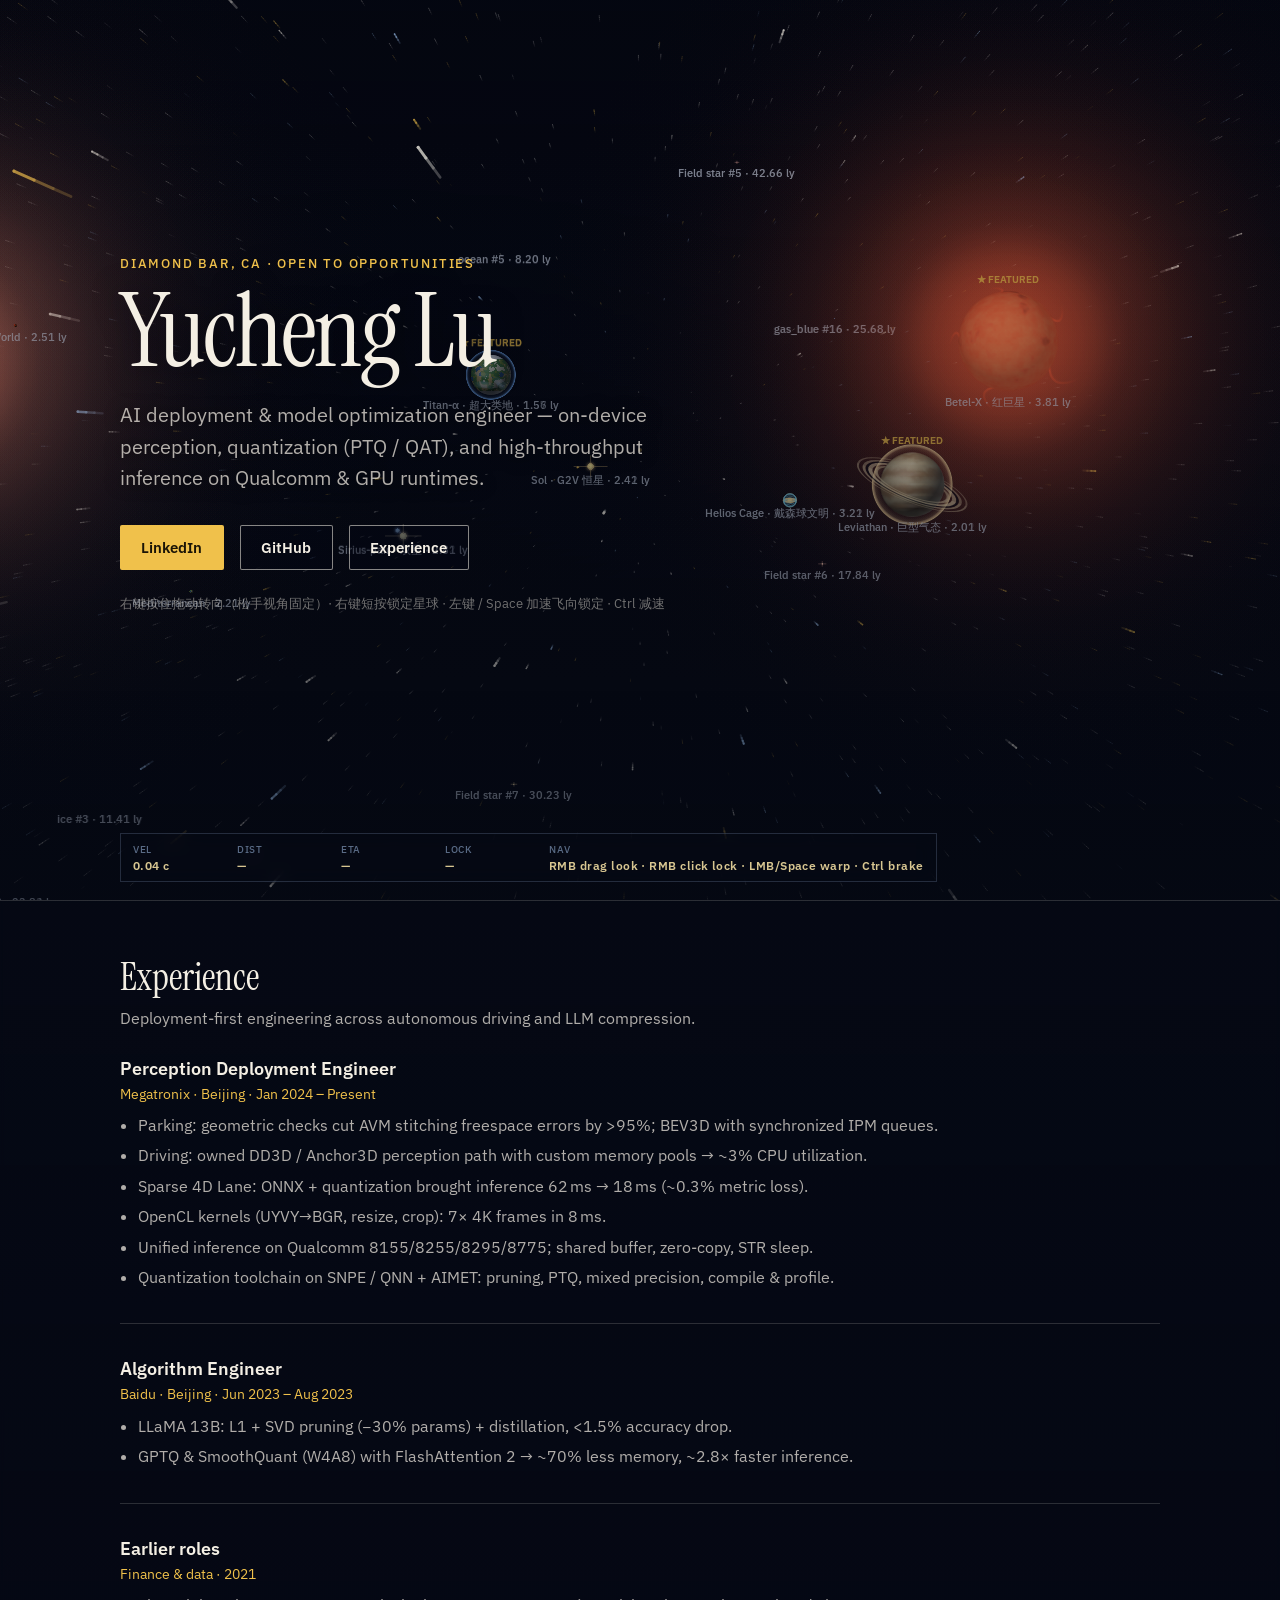
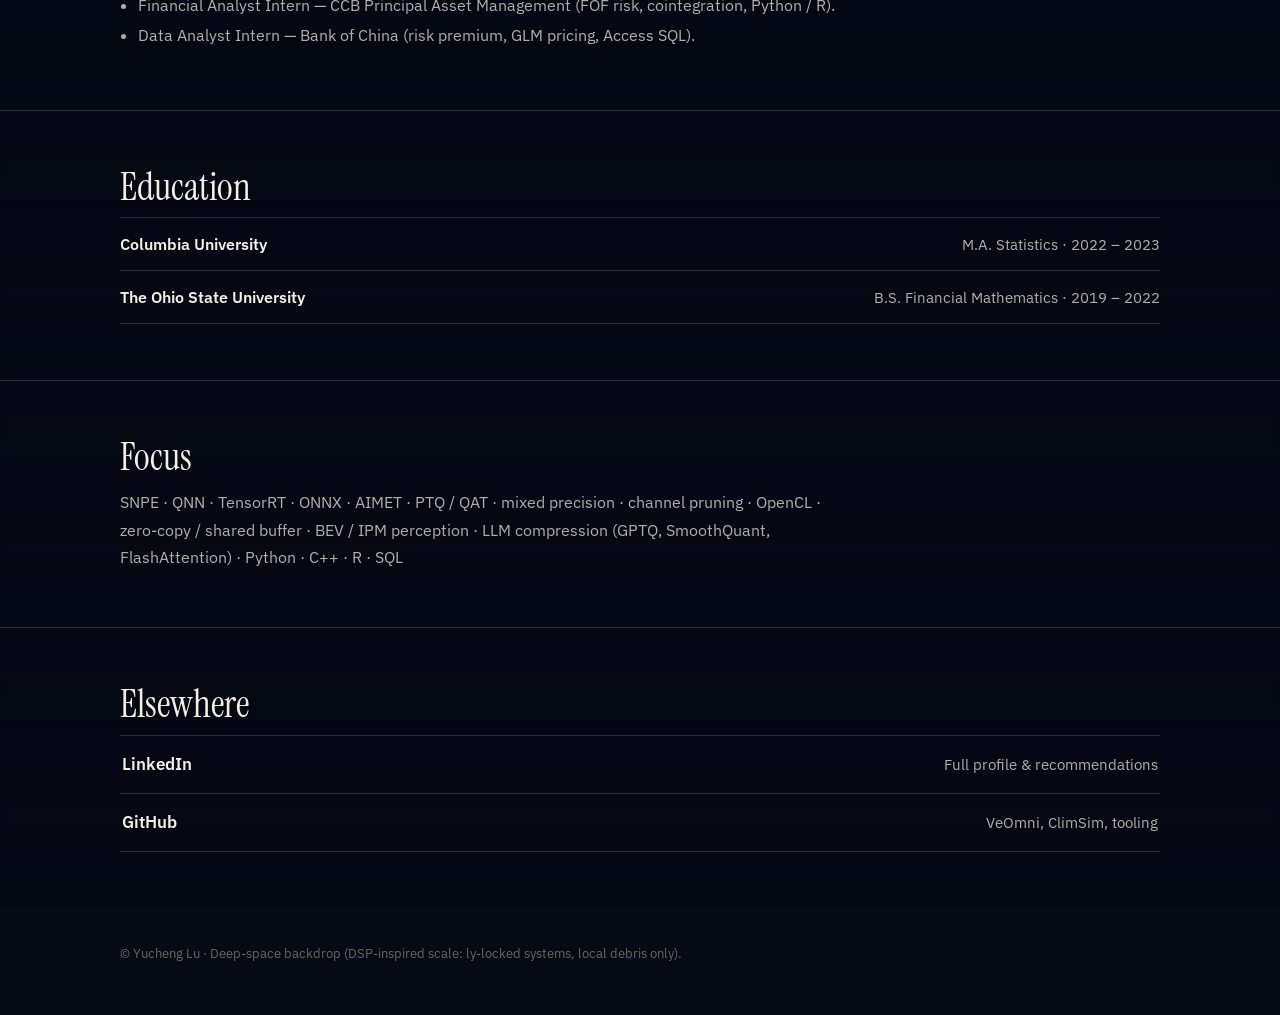
==== index.html @ e3cb0011 "Polish flight controls and richer near-field body detail Stable RMB-drag look with click-to-lock, tr" ====
<!DOCTYPE html>
<html lang="en">
<head>
  <meta charset="UTF-8">
  <meta name="viewport" content="width=device-width, initial-scale=1.0">
  <title>Yucheng Lu — ML Deployment Engineer</title>
  <meta name="description" content="Yucheng Lu — AI deployment & model optimization engineer. SNPE / QNN / TensorRT, PTQ / QAT. Columbia Statistics M.A.">
  <meta property="og:title" content="Yucheng Lu">
  <meta property="og:description" content="AI deployment & model optimization — on-device perception, quantization, inference.">
  <meta property="og:type" content="website">
  <link rel="icon" href="data:image/svg+xml,%3Csvg xmlns='http://www.w3.org/2000/svg' viewBox='0 0 64 64'%3E%3Crect width='64' height='64' fill='%23050814'/%3E%3Ccircle cx='32' cy='32' r='3' fill='%23f4e8c8'/%3E%3Cpath d='M32 8 L34 28 L32 32 L30 28 Z' fill='%23f0c14b' opacity='.9'/%3E%3C/svg%3E">
  <link rel="preconnect" href="https://fonts.googleapis.com">
  <link rel="preconnect" href="https://fonts.gstatic.com" crossorigin>
  <link href="https://fonts.googleapis.com/css2?family=Instrument+Serif:ital@0;1&family=IBM+Plex+Sans:wght@400;500;600&display=swap" rel="stylesheet">
  <link rel="stylesheet" href="css/site.css">
</head>
<body>
  <canvas id="hyperspace" aria-hidden="true"></canvas>
  <div class="veil" aria-hidden="true"></div>

  <aside class="hud" aria-hidden="true">
    <div class="hud-block">
      <span class="hud-k">VEL</span>
      <span class="hud-v" id="hud-vel">cruise</span>
    </div>
    <div class="hud-block">
      <span class="hud-k">DIST</span>
      <span class="hud-v" id="hud-range">—</span>
    </div>
    <div class="hud-block">
      <span class="hud-k">ETA</span>
      <span class="hud-v" id="hud-eta">—</span>
    </div>
    <div class="hud-block">
      <span class="hud-k">LOCK</span>
      <span class="hud-v" id="hud-lock">—</span>
    </div>
    <div class="hud-block hud-wide">
      <span class="hud-k">NAV</span>
      <span class="hud-v">RMB drag look · RMB click lock · LMB/Space warp · Ctrl brake</span>
    </div>
  </aside>

  <main class="site">
    <header class="hero">
      <p class="eyebrow">Diamond Bar, CA · Open to opportunities</p>
      <h1 class="brand">Yucheng&nbsp;Lu</h1>
      <p class="lede">
        AI deployment &amp; model optimization engineer —
        on-device perception, quantization (PTQ / QAT), and
        high-throughput inference on Qualcomm &amp; GPU runtimes.
      </p>
      <div class="cta-row">
        <a class="btn btn-primary" href="https://www.linkedin.com/in/yucheng-lu-431a04233/" rel="noopener noreferrer">LinkedIn</a>
        <a class="btn btn-ghost" href="https://github.com/YLlllllllllll" rel="noopener noreferrer">GitHub</a>
        <a class="btn btn-ghost" href="#experience">Experience</a>
      </div>
      <p class="hint" id="warp-hint">右键按住拖动转向（松手视角固定）· 右键短按锁定星球 · 左键 / Space 加速飞向锁定 · Ctrl 减速</p>
    </header>

    <section class="panel section" id="experience" aria-labelledby="exp-heading">
      <h2 id="exp-heading">Experience</h2>
      <p class="section-lede">Deployment-first engineering across autonomous driving and LLM compression.</p>

      <article class="job">
        <header class="job-head">
          <h3>Perception Deployment Engineer</h3>
          <p class="job-meta">Megatronix · Beijing · Jan 2024 – Present</p>
        </header>
        <ul>
          <li>Parking: geometric checks cut AVM stitching freespace errors by &gt;95%; BEV3D with synchronized IPM queues.</li>
          <li>Driving: owned DD3D / Anchor3D perception path with custom memory pools → ~3% CPU utilization.</li>
          <li>Sparse 4D Lane: ONNX + quantization brought inference 62 ms → 18 ms (~0.3% metric loss).</li>
          <li>OpenCL kernels (UYVY→BGR, resize, crop): 7× 4K frames in 8 ms.</li>
          <li>Unified inference on Qualcomm 8155/8255/8295/8775; shared buffer, zero-copy, STR sleep.</li>
          <li>Quantization toolchain on SNPE / QNN + AIMET: pruning, PTQ, mixed precision, compile &amp; profile.</li>
        </ul>
      </article>

      <article class="job">
        <header class="job-head">
          <h3>Algorithm Engineer</h3>
          <p class="job-meta">Baidu · Beijing · Jun 2023 – Aug 2023</p>
        </header>
        <ul>
          <li>LLaMA 13B: L1 + SVD pruning (−30% params) + distillation, &lt;1.5% accuracy drop.</li>
          <li>GPTQ &amp; SmoothQuant (W4A8) with FlashAttention 2 → ~70% less memory, ~2.8× faster inference.</li>
        </ul>
      </article>

      <article class="job">
        <header class="job-head">
          <h3>Earlier roles</h3>
          <p class="job-meta">Finance &amp; data · 2021</p>
        </header>
        <ul>
          <li>Financial Analyst Intern — CCB Principal Asset Management (FOF risk, cointegration, Python / R).</li>
          <li>Data Analyst Intern — Bank of China (risk premium, GLM pricing, Access SQL).</li>
        </ul>
      </article>
    </section>

    <section class="panel section" id="education" aria-labelledby="edu-heading">
      <h2 id="edu-heading">Education</h2>
      <ul class="edu-list">
        <li>
          <span class="name">Columbia University</span>
          <span class="meta">M.A. Statistics · 2022 – 2023</span>
        </li>
        <li>
          <span class="name">The Ohio State University</span>
          <span class="meta">B.S. Financial Mathematics · 2019 – 2022</span>
        </li>
      </ul>
    </section>

    <section class="panel section" id="skills" aria-labelledby="skills-heading">
      <h2 id="skills-heading">Focus</h2>
      <p class="skills-block">
        SNPE · QNN · TensorRT · ONNX · AIMET · PTQ / QAT · mixed precision ·
        channel pruning · OpenCL · zero-copy / shared buffer ·
        BEV / IPM perception · LLM compression (GPTQ, SmoothQuant, FlashAttention) ·
        Python · C++ · R · SQL
      </p>
    </section>

    <section class="panel section" id="links" aria-labelledby="links-heading">
      <h2 id="links-heading">Elsewhere</h2>
      <ul class="links">
        <li>
          <a href="https://www.linkedin.com/in/yucheng-lu-431a04233/" rel="noopener noreferrer">
            <span class="name">LinkedIn</span>
            <span class="meta">Full profile &amp; recommendations</span>
          </a>
        </li>
        <li>
          <a href="https://github.com/YLlllllllllll" rel="noopener noreferrer">
            <span class="name">GitHub</span>
            <span class="meta">VeOmni, ClimSim, tooling</span>
          </a>
        </li>
      </ul>
    </section>

    <footer class="footer">
      <p>© Yucheng Lu · Deep-space backdrop (DSP-inspired scale: ly-locked systems, local debris only).</p>
    </footer>
  </main>

  <script src="js/textures.js"></script>
  <script src="js/hyperspace.js"></script>
</body>
</html>
---- css/site.css ----
:root {
  --ink: #f4efe4;
  --ink-muted: rgba(244, 239, 228, 0.72);
  --accent: #f0c14b;
  --accent-ink: #1a1406;
  --line: rgba(244, 239, 228, 0.16);
  --panel: rgba(5, 8, 20, 0.72);
  --font-display: "Instrument Serif", Georgia, serif;
  --font-body: "IBM Plex Sans", "Segoe UI", sans-serif;
}

*, *::before, *::after { box-sizing: border-box; }

html { scroll-behavior: smooth; }

body {
  margin: 0;
  min-height: 100vh;
  font-family: var(--font-body);
  color: var(--ink);
  background: #060a14;
  overflow-x: hidden;
}

a {
  color: inherit;
  text-decoration-thickness: 1px;
  text-underline-offset: 0.18em;
}

a:hover { color: var(--accent); }

#hyperspace {
  position: fixed;
  inset: 0;
  width: 100%;
  height: 100%;
  display: block;
  z-index: 0;
  cursor: crosshair;
}

.veil {
  position: fixed;
  inset: 0;
  z-index: 1;
  pointer-events: none;
  background:
    radial-gradient(ellipse 55% 45% at 30% 42%, rgba(6, 10, 20, 0.15), transparent 60%),
    linear-gradient(180deg, rgba(6, 10, 20, 0.12) 0%, rgba(6, 10, 20, 0.62) 100%);
}

.hud {
  position: fixed;
  z-index: 3;
  left: max(1rem, calc(50vw - 520px));
  bottom: 1.1rem;
  display: flex;
  flex-wrap: wrap;
  gap: 0.55rem 1rem;
  padding: 0.55rem 0.75rem;
  border: 1px solid rgba(180, 210, 255, 0.18);
  background: rgba(6, 10, 20, 0.55);
  backdrop-filter: blur(8px);
  font-family: var(--font-body);
  font-size: 0.72rem;
  letter-spacing: 0.06em;
  pointer-events: none;
  color: rgba(220, 230, 245, 0.75);
}

.hud-block {
  display: grid;
  gap: 0.12rem;
  min-width: 5.5rem;
}

.hud-wide { min-width: 9rem; }

.hud-k {
  color: rgba(160, 190, 230, 0.55);
  font-weight: 500;
  text-transform: uppercase;
  font-size: 0.62rem;
}

.hud-v {
  font-variant-numeric: tabular-nums;
  color: rgba(240, 220, 160, 0.9);
  font-weight: 600;
  letter-spacing: 0.04em;
}

.site {
  position: relative;
  z-index: 2;
  width: min(1040px, calc(100% - 2.5rem));
  margin: 0 auto;
  pointer-events: none;
}

.site a,
.site .btn {
  pointer-events: auto;
}

.hero {
  min-height: 100vh;
  display: grid;
  align-content: center;
  padding: 4.5rem 0 6.5rem;
}

.eyebrow {
  margin: 0 0 0.85rem;
  font-size: 0.8rem;
  font-weight: 500;
  letter-spacing: 0.14em;
  text-transform: uppercase;
  color: var(--accent);
  animation: rise 0.9s ease both;
}

.brand {
  margin: 0 0 1.2rem;
  font-family: var(--font-display);
  font-size: clamp(3.6rem, 11vw, 6.4rem);
  font-weight: 400;
  letter-spacing: -0.025em;
  line-height: 0.92;
  max-width: 11ch;
  text-shadow: 0 2px 28px rgba(5, 8, 20, 0.65);
  animation: rise 0.9s ease 0.06s both;
}

.lede {
  margin: 0 0 1.9rem;
  max-width: 34rem;
  font-size: clamp(1.05rem, 2.1vw, 1.28rem);
  line-height: 1.55;
  color: var(--ink-muted);
  text-shadow: 0 1px 16px rgba(5, 8, 20, 0.8);
  animation: rise 0.9s ease 0.14s both;
}

.cta-row {
  display: flex;
  flex-wrap: wrap;
  gap: 0.75rem 1rem;
  animation: rise 0.9s ease 0.22s both;
}

.btn {
  display: inline-flex;
  align-items: center;
  justify-content: center;
  padding: 0.72rem 1.28rem;
  border-radius: 2px;
  font-weight: 600;
  font-size: 0.95rem;
  border: 1.5px solid transparent;
  text-decoration: none;
  transition: transform 0.2s ease, background 0.2s ease, color 0.2s ease, border-color 0.2s ease;
}

.btn:hover {
  transform: translateY(-2px);
  color: inherit;
}

.btn-primary {
  background: var(--accent);
  color: var(--accent-ink);
}

.btn-primary:hover {
  background: #f6d06a;
  color: var(--accent-ink);
}

.btn-ghost {
  border-color: rgba(244, 239, 228, 0.55);
  background: rgba(5, 8, 20, 0.35);
  backdrop-filter: blur(8px);
  color: var(--ink);
}

.btn-ghost:hover {
  border-color: var(--accent);
  color: var(--accent);
}

.hint {
  margin: 1.6rem 0 0;
  font-size: 0.82rem;
  color: rgba(244, 239, 228, 0.45);
  animation: rise 0.9s ease 0.3s both;
}

.panel {
  pointer-events: auto;
}

.section {
  padding: 3.25rem 0 3.5rem;
  border-top: 1px solid var(--line);
  background: linear-gradient(180deg, rgba(5, 8, 20, 0.62), rgba(5, 8, 20, 0.88));
  margin-inline: calc(50% - 50vw);
  padding-inline: max(1.25rem, calc(50vw - 520px));
  backdrop-filter: blur(2px);
}

.section h2 {
  margin: 0 0 0.35rem;
  font-family: var(--font-display);
  font-size: clamp(1.8rem, 3.2vw, 2.35rem);
  font-weight: 400;
}

.section-lede {
  margin: 0 0 1.75rem;
  color: var(--ink-muted);
  max-width: 40rem;
}

.job {
  margin: 0 0 2rem;
  padding-bottom: 1.75rem;
  border-bottom: 1px solid var(--line);
}

.job:last-child {
  margin-bottom: 0;
  padding-bottom: 0;
  border-bottom: none;
}

.job-head {
  margin-bottom: 0.65rem;
}

.job-head h3 {
  margin: 0 0 0.25rem;
  font-size: 1.15rem;
  font-weight: 600;
}

.job-meta {
  margin: 0;
  color: var(--accent);
  font-size: 0.9rem;
}

.job ul {
  margin: 0;
  padding-left: 1.15rem;
  color: var(--ink-muted);
  line-height: 1.55;
}

.job li { margin: 0.35rem 0; }

.edu-list {
  list-style: none;
  margin: 0;
  padding: 0;
}

.edu-list li {
  display: grid;
  grid-template-columns: 1fr auto;
  gap: 1rem;
  align-items: baseline;
  padding: 1rem 0;
  border-top: 1px solid var(--line);
}

.edu-list li:last-child { border-bottom: 1px solid var(--line); }

.edu-list .name { font-weight: 600; }
.edu-list .meta { color: var(--ink-muted); font-size: 0.92rem; text-align: right; }

.skills-block {
  margin: 0;
  max-width: 46rem;
  line-height: 1.7;
  color: var(--ink-muted);
  font-size: 1.02rem;
}

.links {
  list-style: none;
  margin: 0;
  padding: 0;
}

.links li { border-top: 1px solid var(--line); }
.links li:last-child { border-bottom: 1px solid var(--line); }

.links a {
  display: grid;
  grid-template-columns: 1fr auto;
  gap: 1rem;
  align-items: baseline;
  padding: 1.1rem 0.1rem;
  text-decoration: none;
  transition: padding-left 0.2s ease;
}

.links a:hover {
  padding-left: 0.45rem;
  color: var(--ink);
}

.links .name { font-weight: 600; font-size: 1.05rem; }
.links .meta { color: var(--ink-muted); font-size: 0.92rem; }

.footer {
  padding: 1.5rem 0 2.5rem;
  font-size: 0.82rem;
  color: rgba(244, 239, 228, 0.4);
  pointer-events: auto;
}

@keyframes rise {
  from { opacity: 0; transform: translateY(18px); }
  to { opacity: 1; transform: translateY(0); }
}

@media (max-width: 720px) {
  .edu-list li,
  .links a {
    grid-template-columns: 1fr;
    gap: 0.2rem;
  }
  .edu-list .meta { text-align: left; }
}

@media (max-width: 640px) {
  .site { width: calc(100% - 1.75rem); }
  .hint { display: none; }
  .hud {
    left: 0.75rem;
    right: 0.75rem;
    bottom: 0.75rem;
  }
  .hud-wide { display: none; }
}

@media (prefers-reduced-motion: reduce) {
  html { scroll-behavior: auto; }
  *, *::before, *::after {
    animation: none !important;
    transition: none !important;
  }
  .hint { display: none; }
}
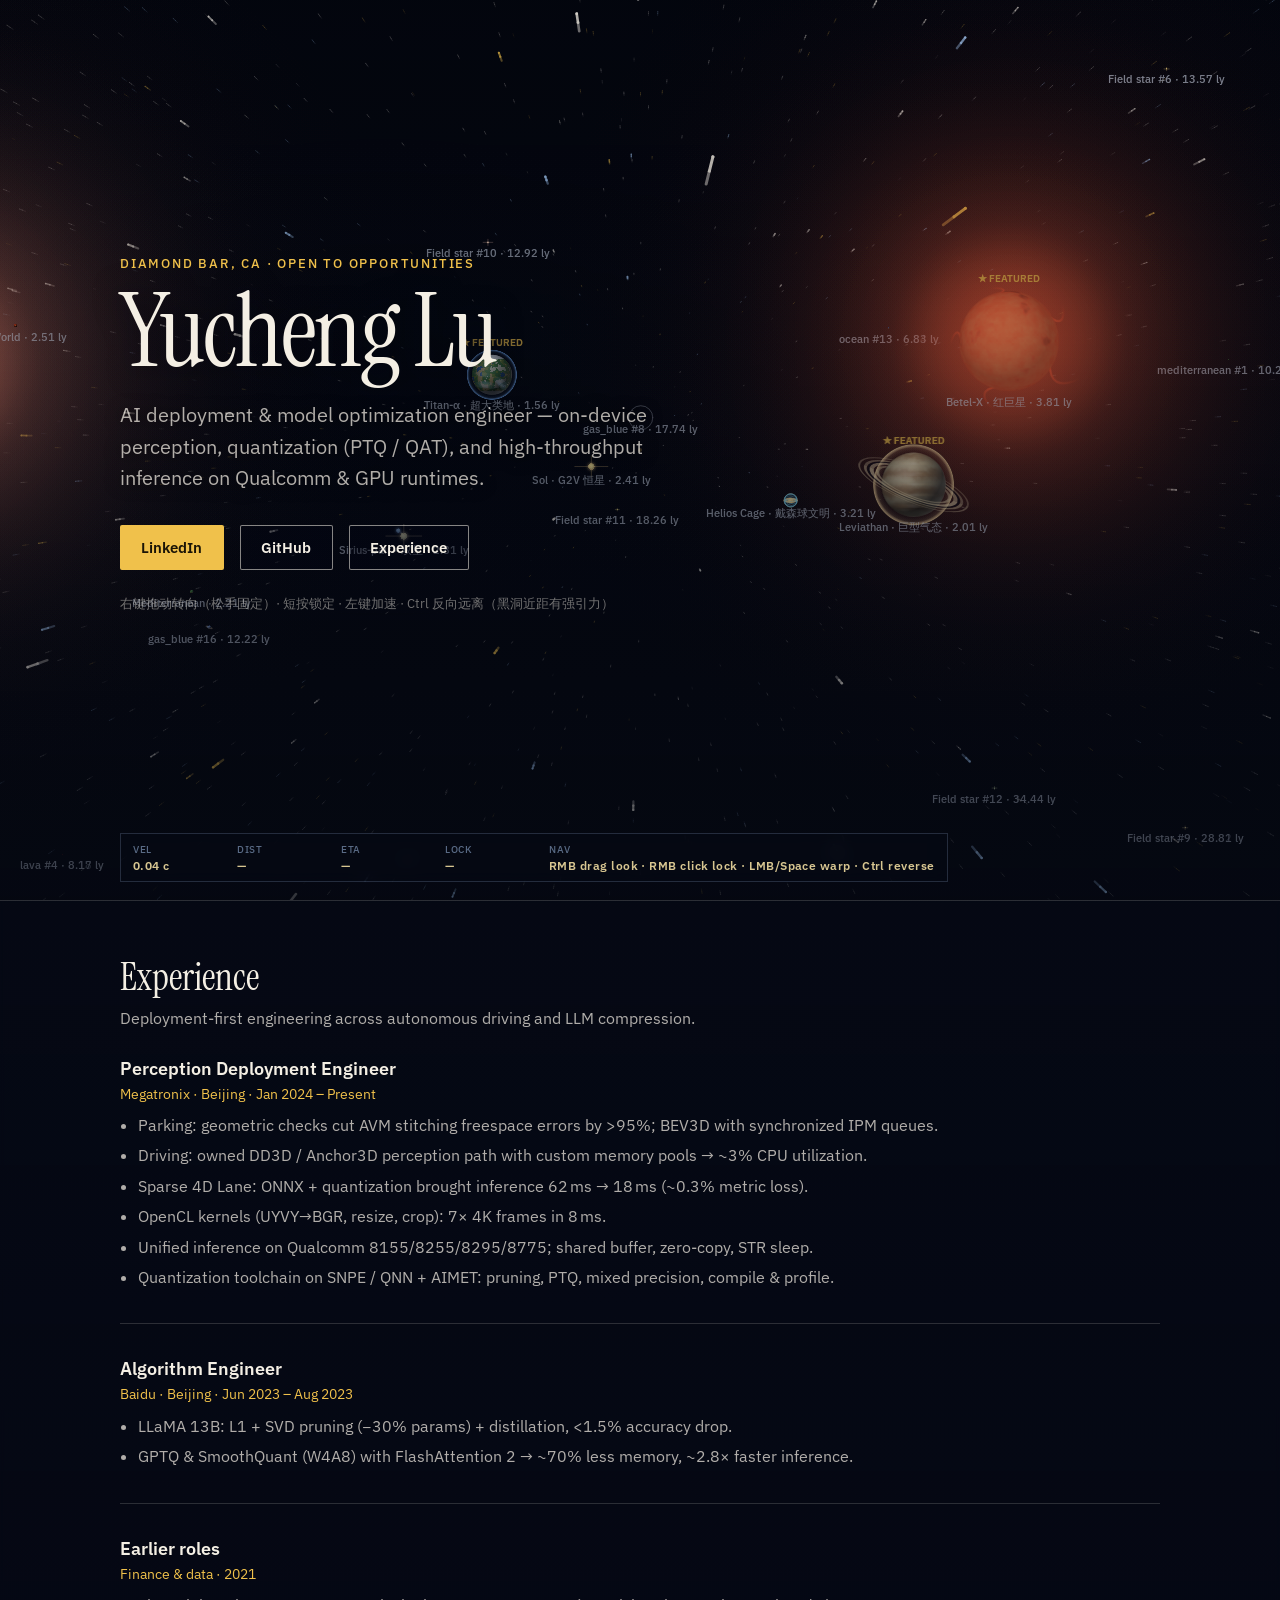
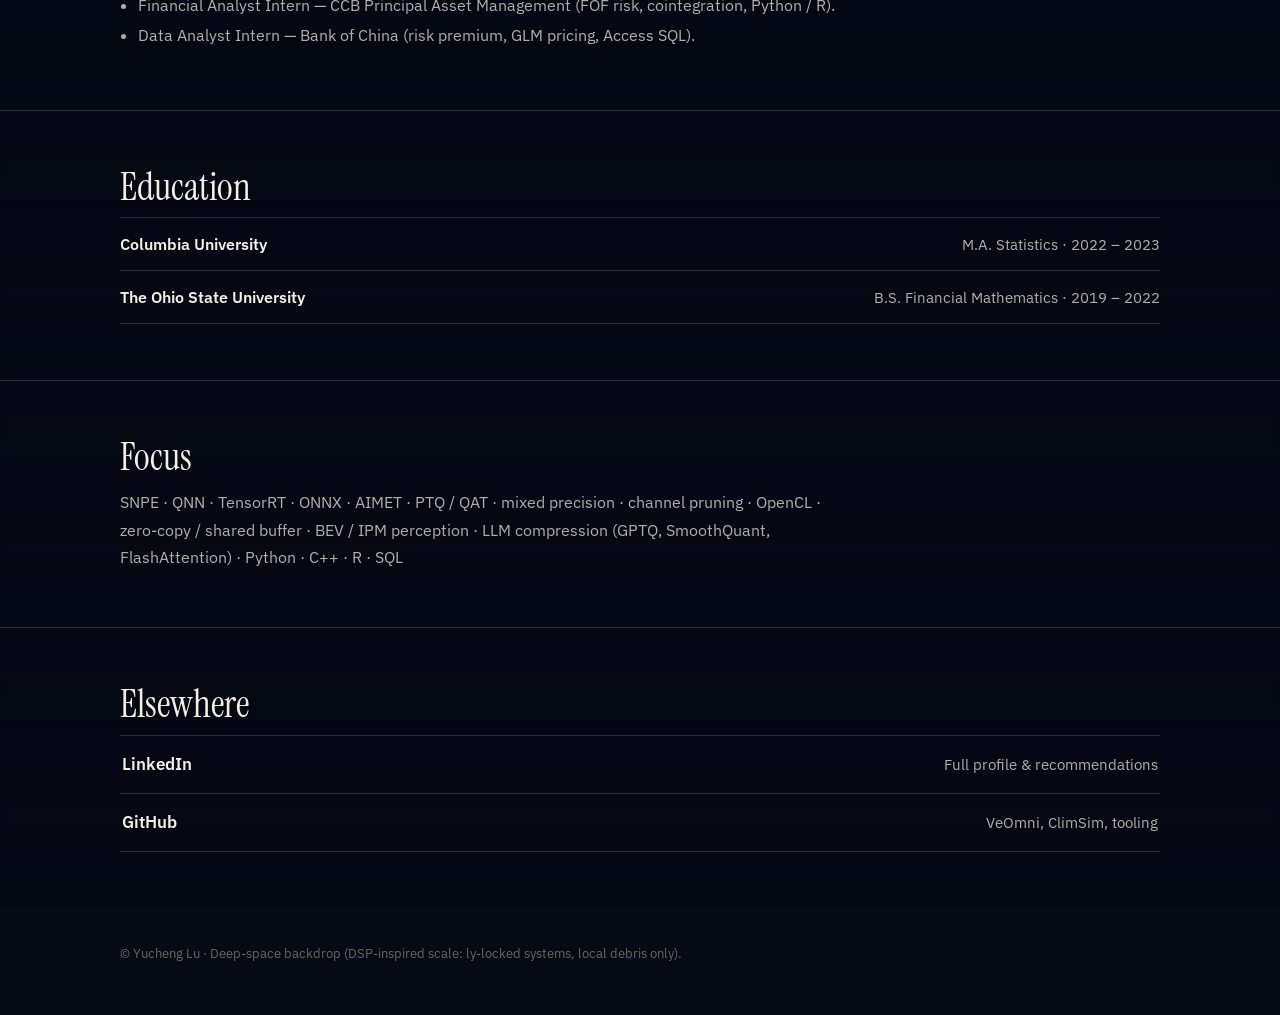
==== commit e95b48d1: "Update HUD/README for Ctrl reverse thrust Co-authored-by: Cursor <cursoragent@cursor.com>" ====
--- a/index.html
+++ b/index.html
@@ -37,7 +37,7 @@
     </div>
     <div class="hud-block hud-wide">
       <span class="hud-k">NAV</span>
-      <span class="hud-v">RMB drag look · RMB click lock · LMB/Space warp · Ctrl brake</span>
+      <span class="hud-v">RMB drag look · RMB click lock · LMB/Space warp · Ctrl reverse</span>
     </div>
   </aside>
 
@@ -55,7 +55,7 @@
         <a class="btn btn-ghost" href="https://github.com/YLlllllllllll" rel="noopener noreferrer">GitHub</a>
         <a class="btn btn-ghost" href="#experience">Experience</a>
       </div>
-      <p class="hint" id="warp-hint">右键按住拖动转向（松手视角固定）· 右键短按锁定星球 · 左键 / Space 加速飞向锁定 · Ctrl 减速</p>
+      <p class="hint" id="warp-hint">右键拖动转向（松手固定）· 短按锁定 · 左键加速 · Ctrl 反向远离（黑洞近距有强引力）</p>
     </header>
 
     <section class="panel section" id="experience" aria-labelledby="exp-heading">
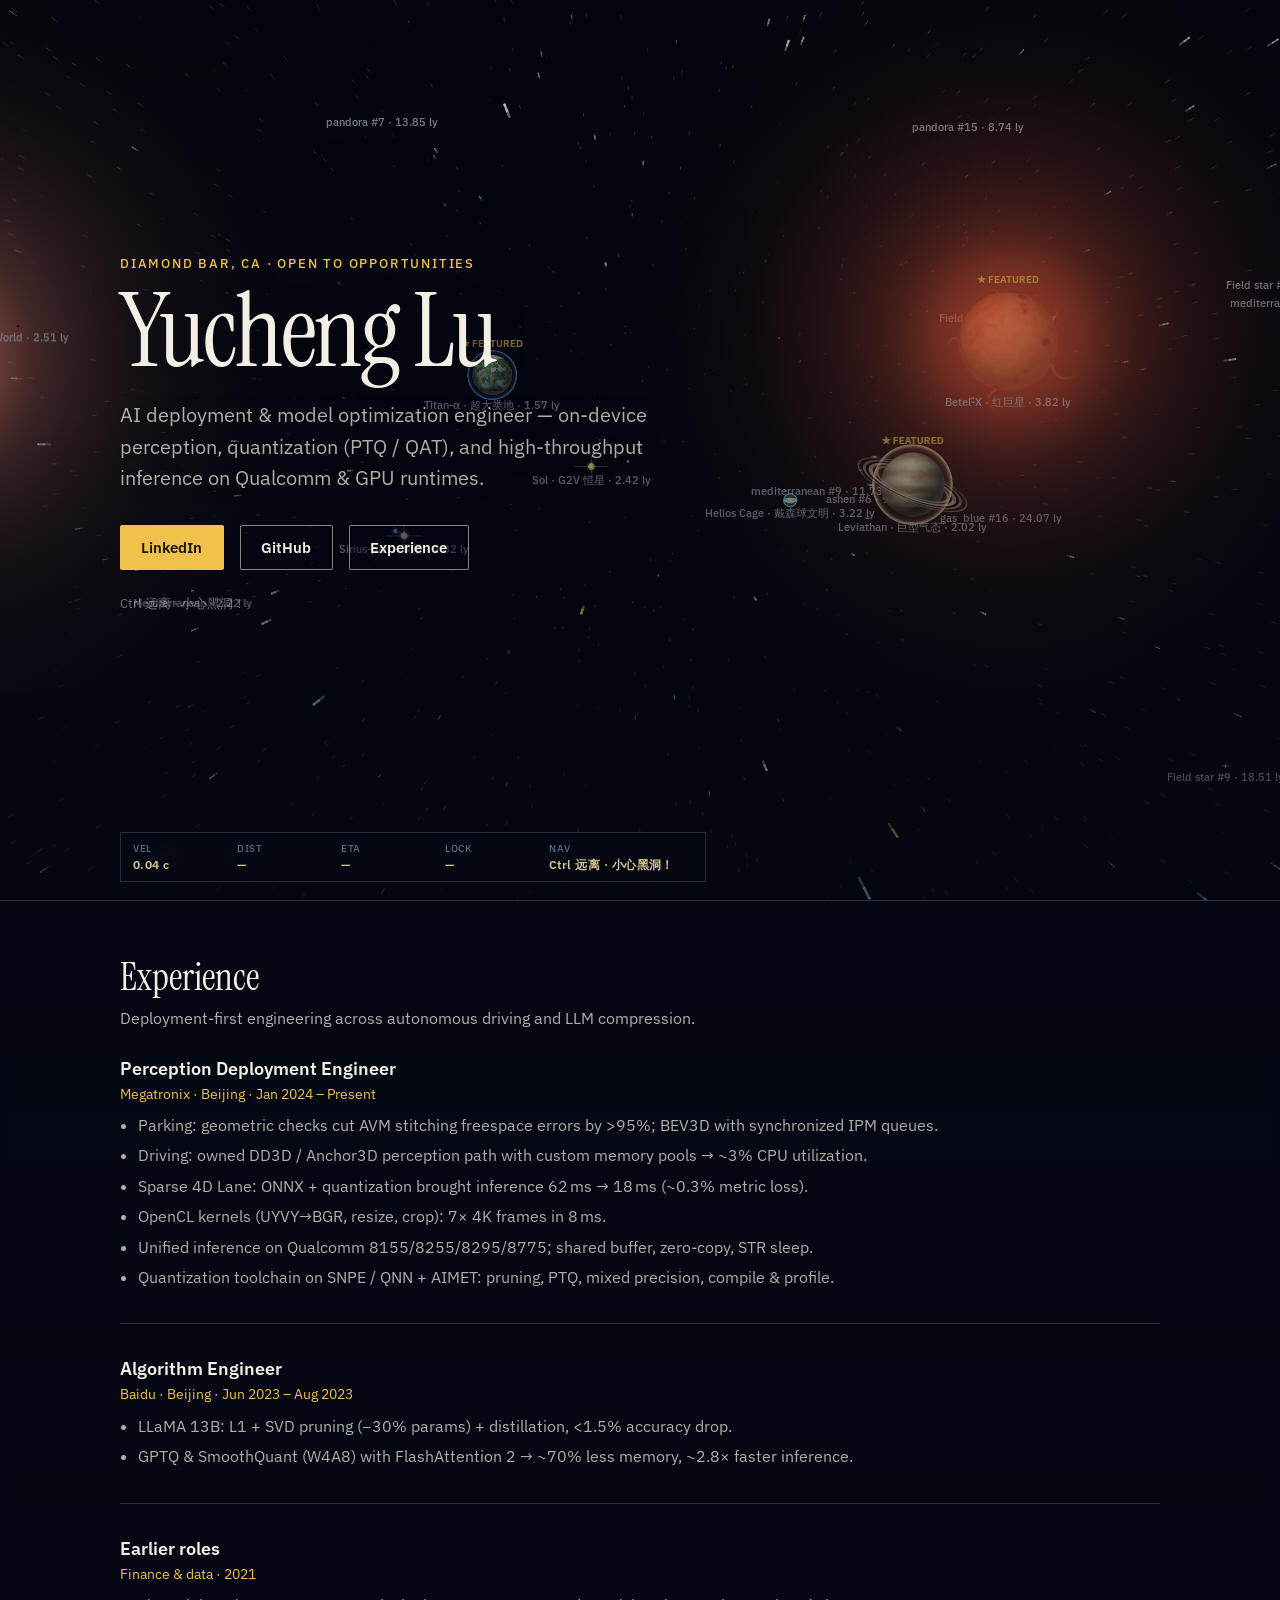
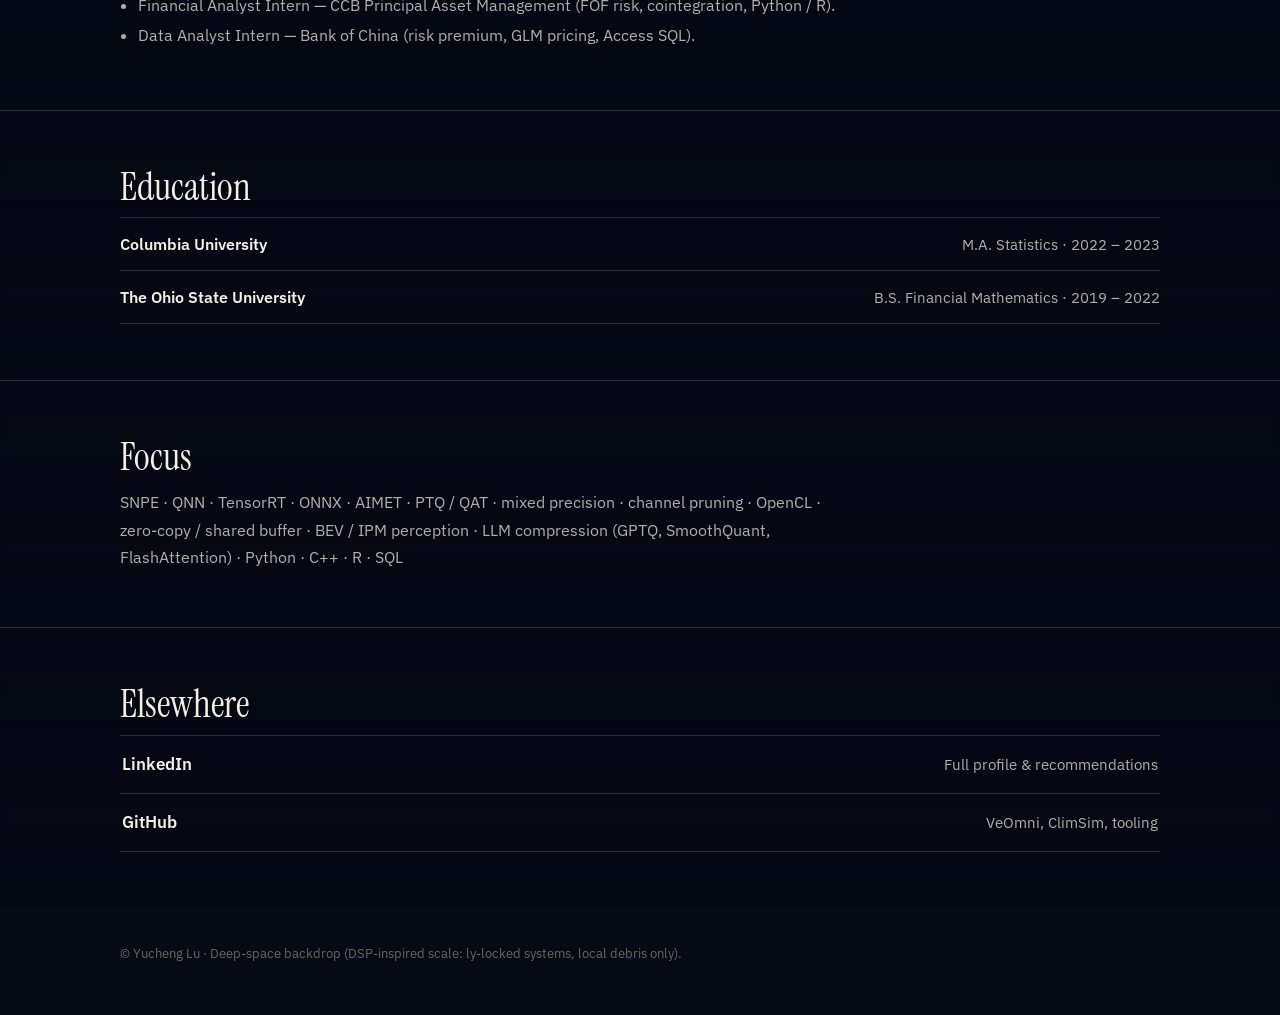
==== commit dde9a9f6: "Trim onboarding hint to Ctrl flee + black-hole warning only Co-authored-by: Cursor <cursoragent@curs" ====
--- a/index.html
+++ b/index.html
@@ -37,7 +37,7 @@
     </div>
     <div class="hud-block hud-wide">
       <span class="hud-k">NAV</span>
-      <span class="hud-v">RMB drag look · RMB click lock · LMB/Space warp · Ctrl reverse</span>
+      <span class="hud-v">Ctrl 远离 · 小心黑洞！</span>
     </div>
   </aside>
 
@@ -55,7 +55,7 @@
         <a class="btn btn-ghost" href="https://github.com/YLlllllllllll" rel="noopener noreferrer">GitHub</a>
         <a class="btn btn-ghost" href="#experience">Experience</a>
       </div>
-      <p class="hint" id="warp-hint">右键拖动转向（松手固定）· 短按锁定 · 左键加速 · Ctrl 反向远离（黑洞近距有强引力）</p>
+      <p class="hint" id="warp-hint">Ctrl 远离 · 小心黑洞！</p>
     </header>
 
     <section class="panel section" id="experience" aria-labelledby="exp-heading">
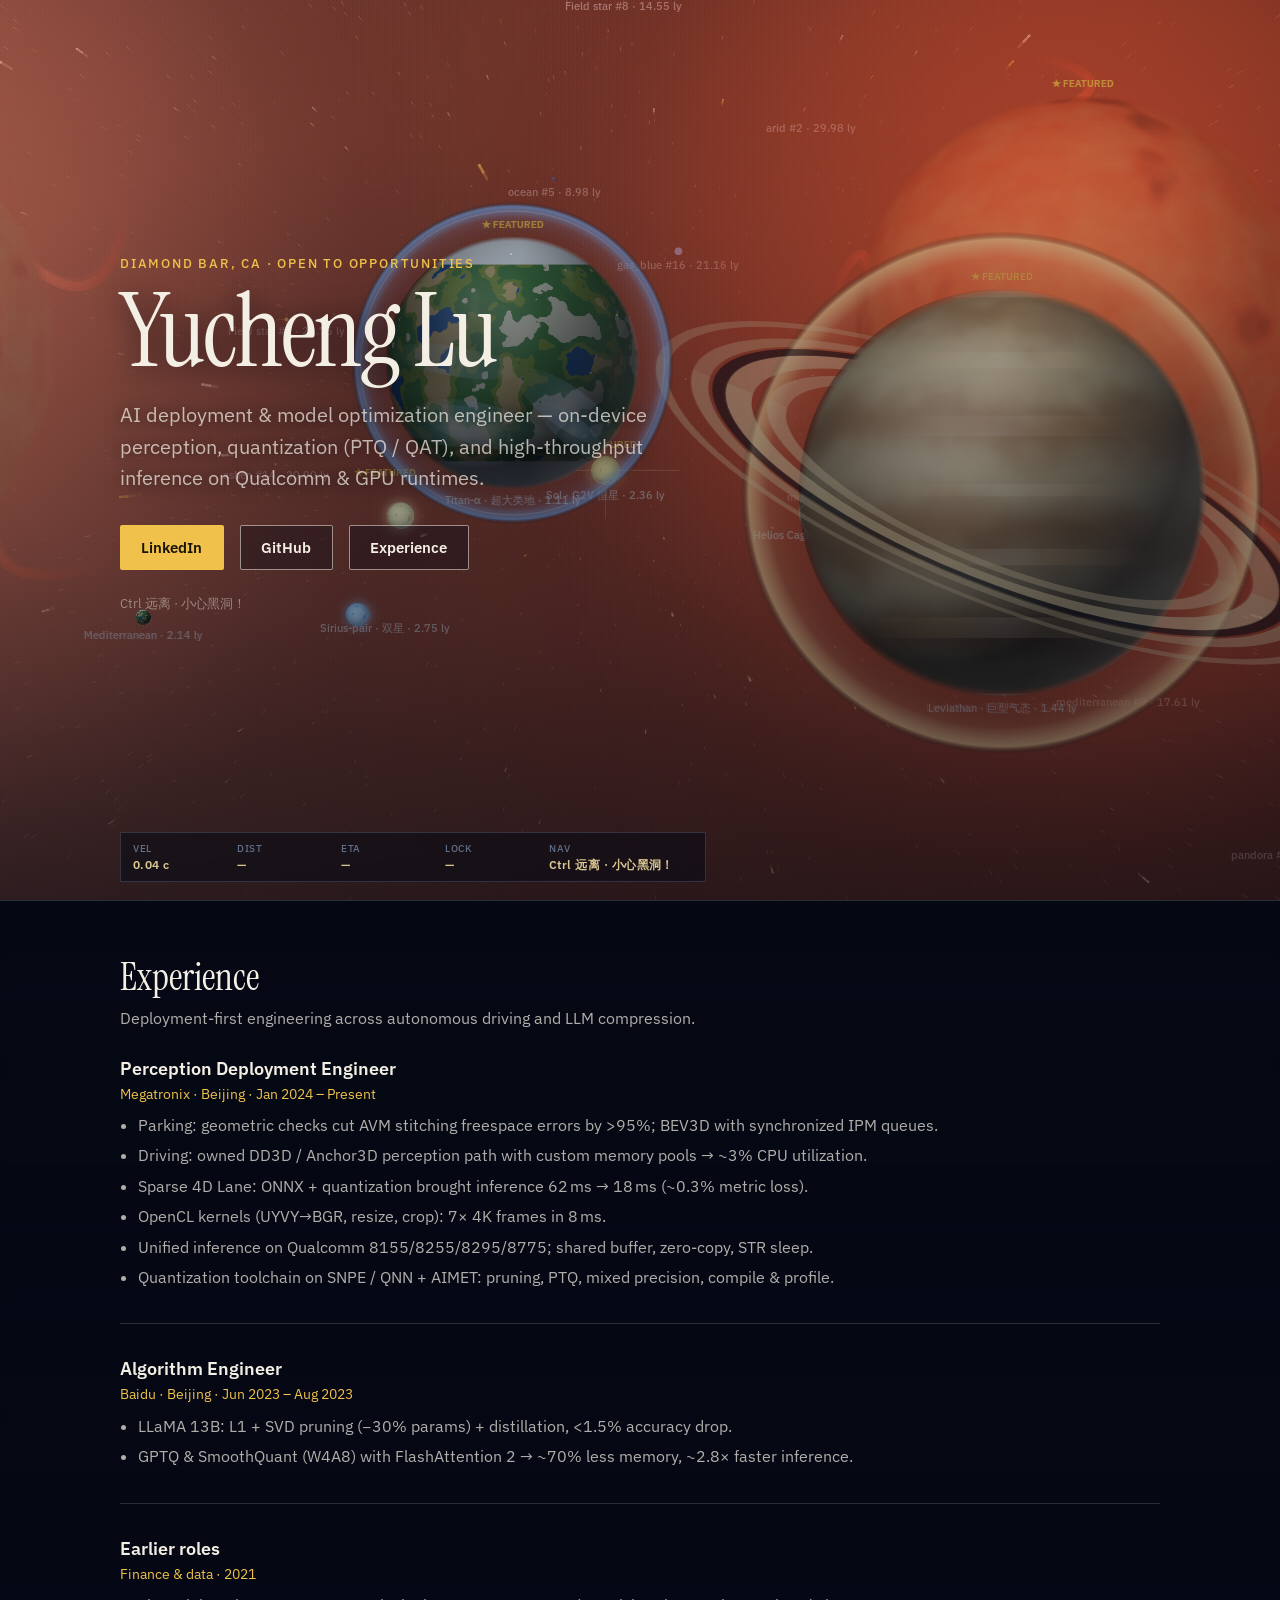
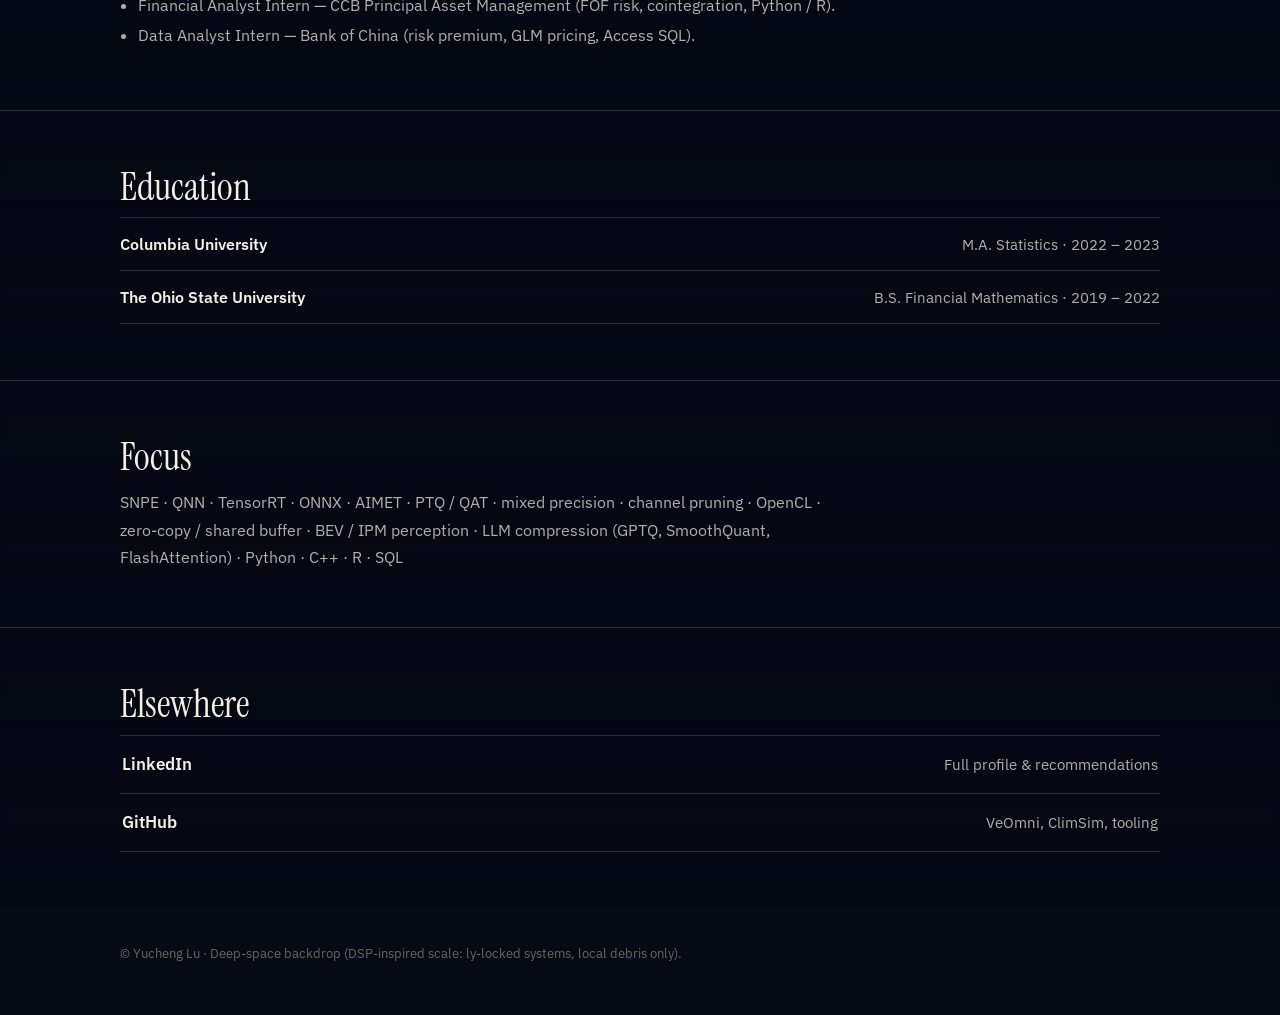
==== commit db0490c3: "Actually ship binary mutual-orbit tweak and script cache-bust Previous commit missed the staged bina" ====
--- a/index.html
+++ b/index.html
@@ -147,7 +147,7 @@
     </footer>
   </main>
 
-  <script src="js/textures.js"></script>
-  <script src="js/hyperspace.js"></script>
+  <script src="js/textures.js?v=20260714c"></script>
+  <script src="js/hyperspace.js?v=20260714c"></script>
 </body>
 </html>
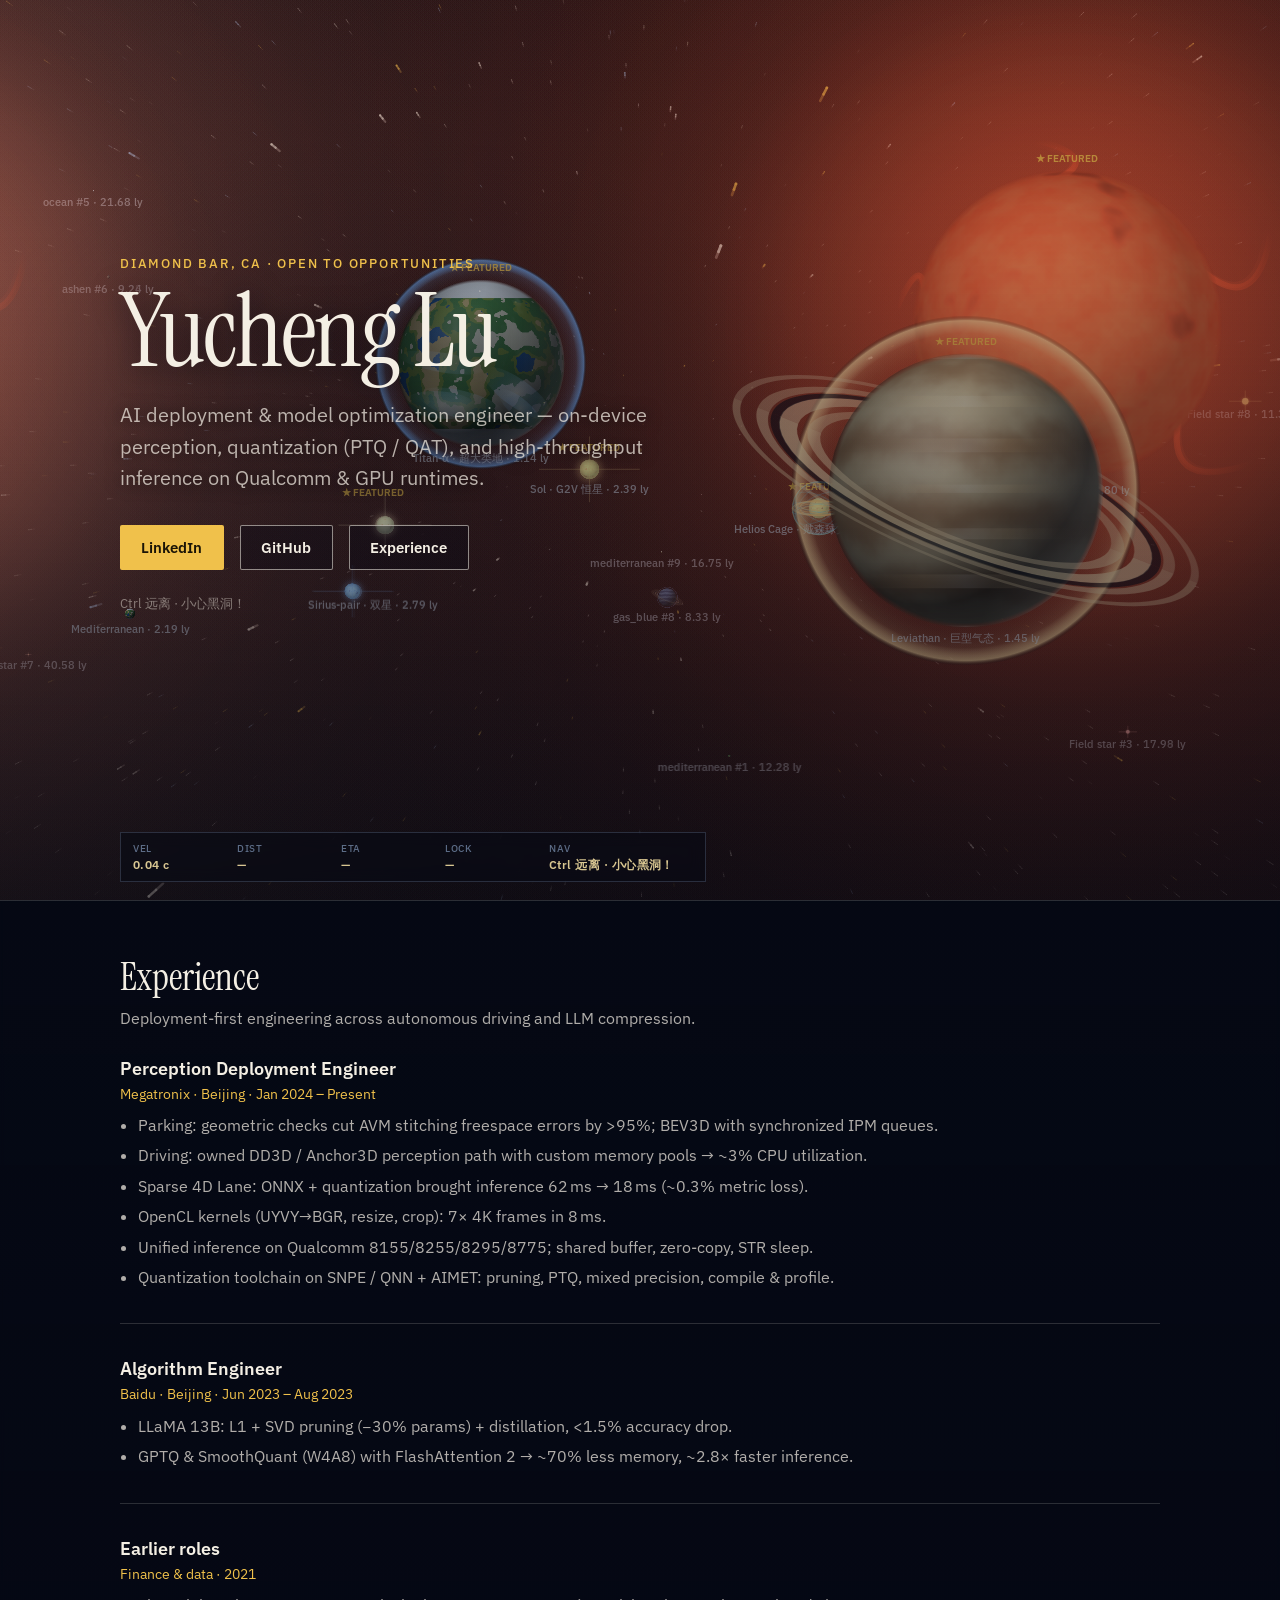
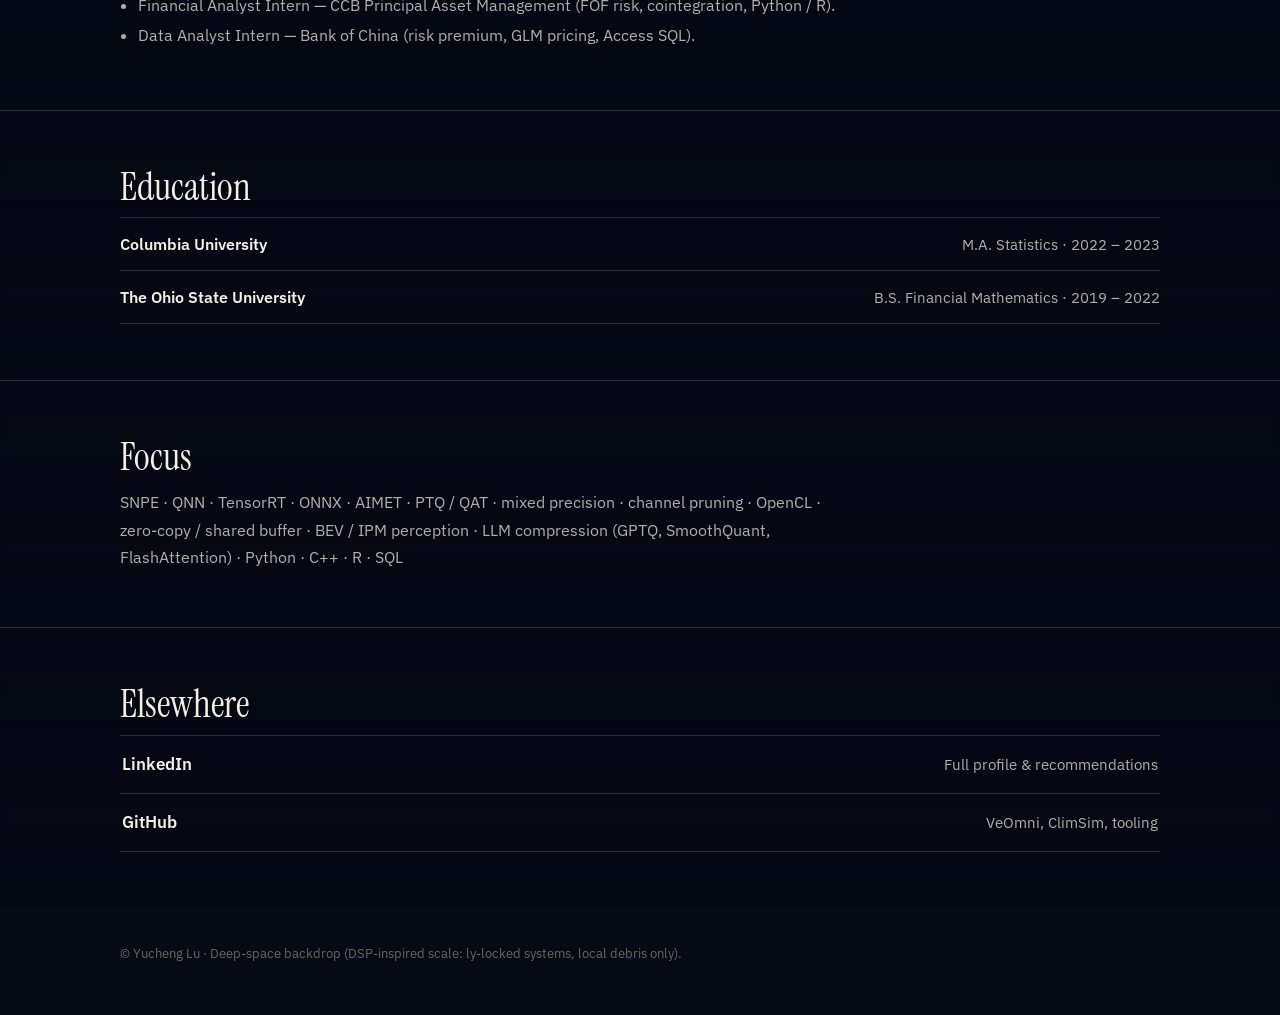
==== commit 2f07e2ea: "Tune scale, BH-only gravity, and close-up render cost Slightly smaller bodies, remove passive lock-c" ====
--- a/index.html
+++ b/index.html
@@ -147,7 +147,7 @@
     </footer>
   </main>
 
-  <script src="js/textures.js?v=20260714c"></script>
-  <script src="js/hyperspace.js?v=20260714c"></script>
+  <script src="js/textures.js?v=20260714e"></script>
+  <script src="js/hyperspace.js?v=20260714e"></script>
 </body>
 </html>
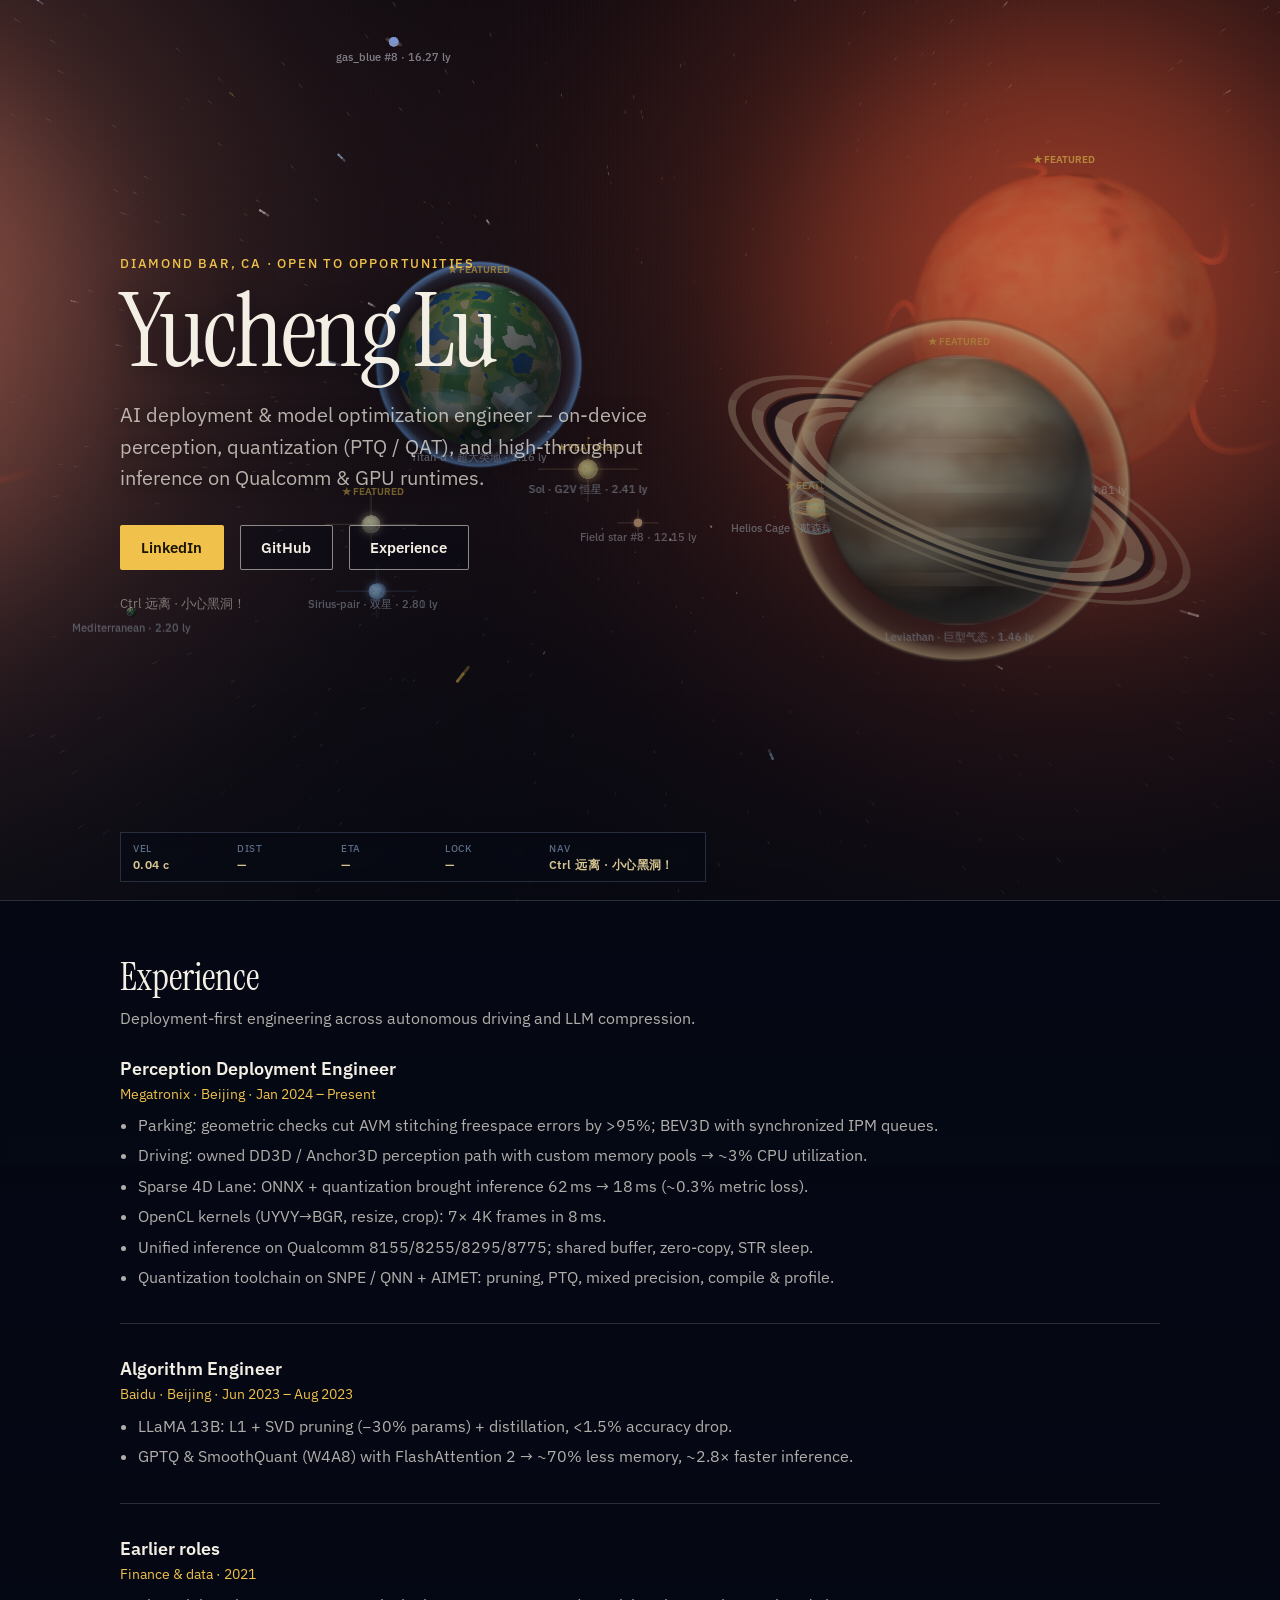
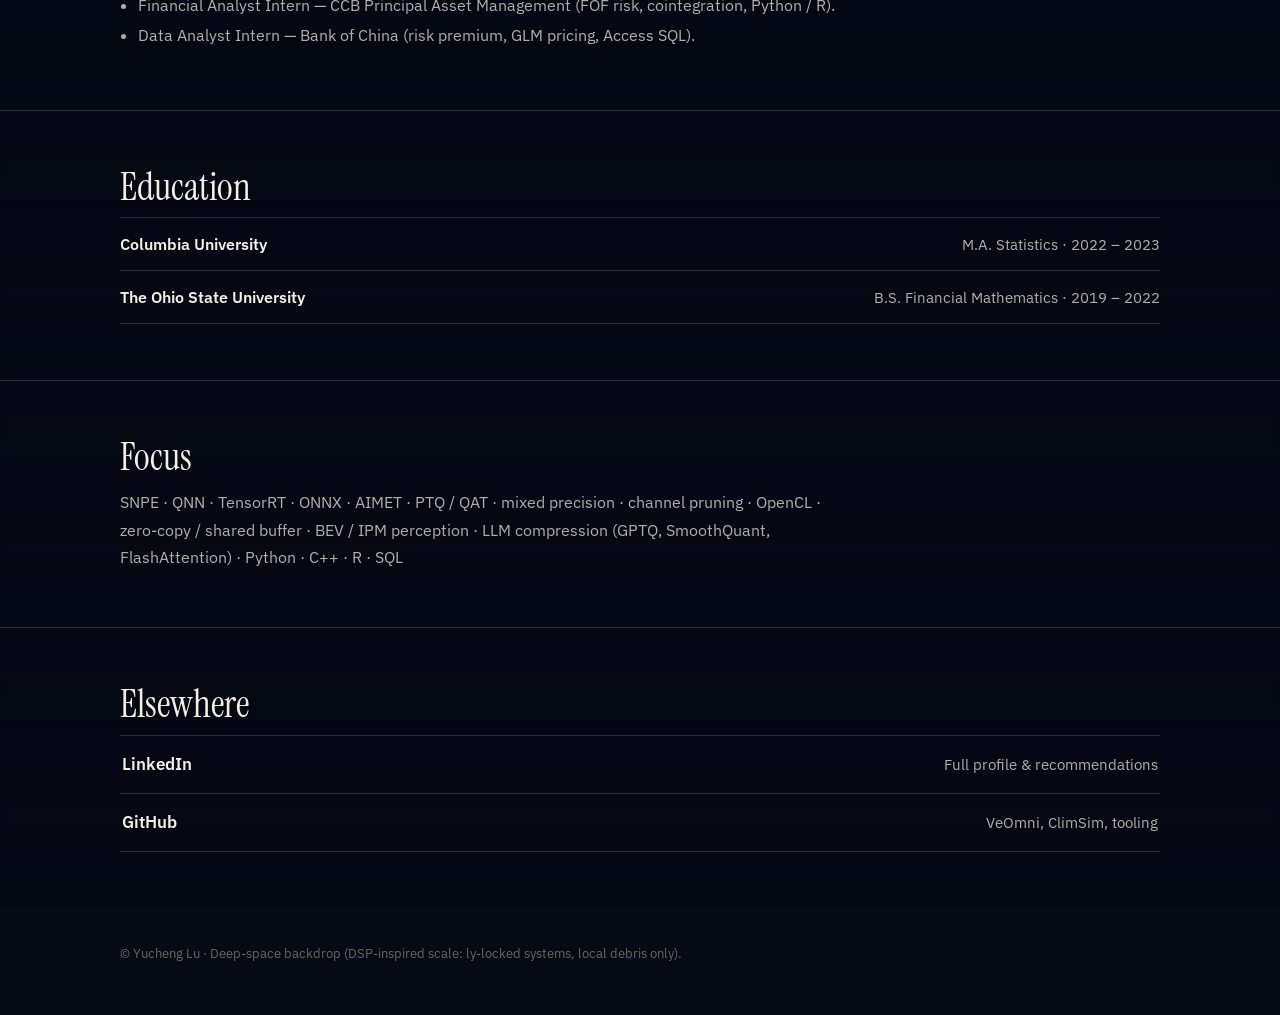
==== commit ffcd6289: "Bump script cache-bust to v=20260714f Co-authored-by: Cursor <cursoragent@cursor.com>" ====
--- a/index.html
+++ b/index.html
@@ -147,7 +147,7 @@
     </footer>
   </main>
 
-  <script src="js/textures.js?v=20260714e"></script>
-  <script src="js/hyperspace.js?v=20260714e"></script>
+  <script src="js/textures.js?v=20260714f"></script>
+  <script src="js/hyperspace.js?v=20260714f"></script>
 </body>
 </html>
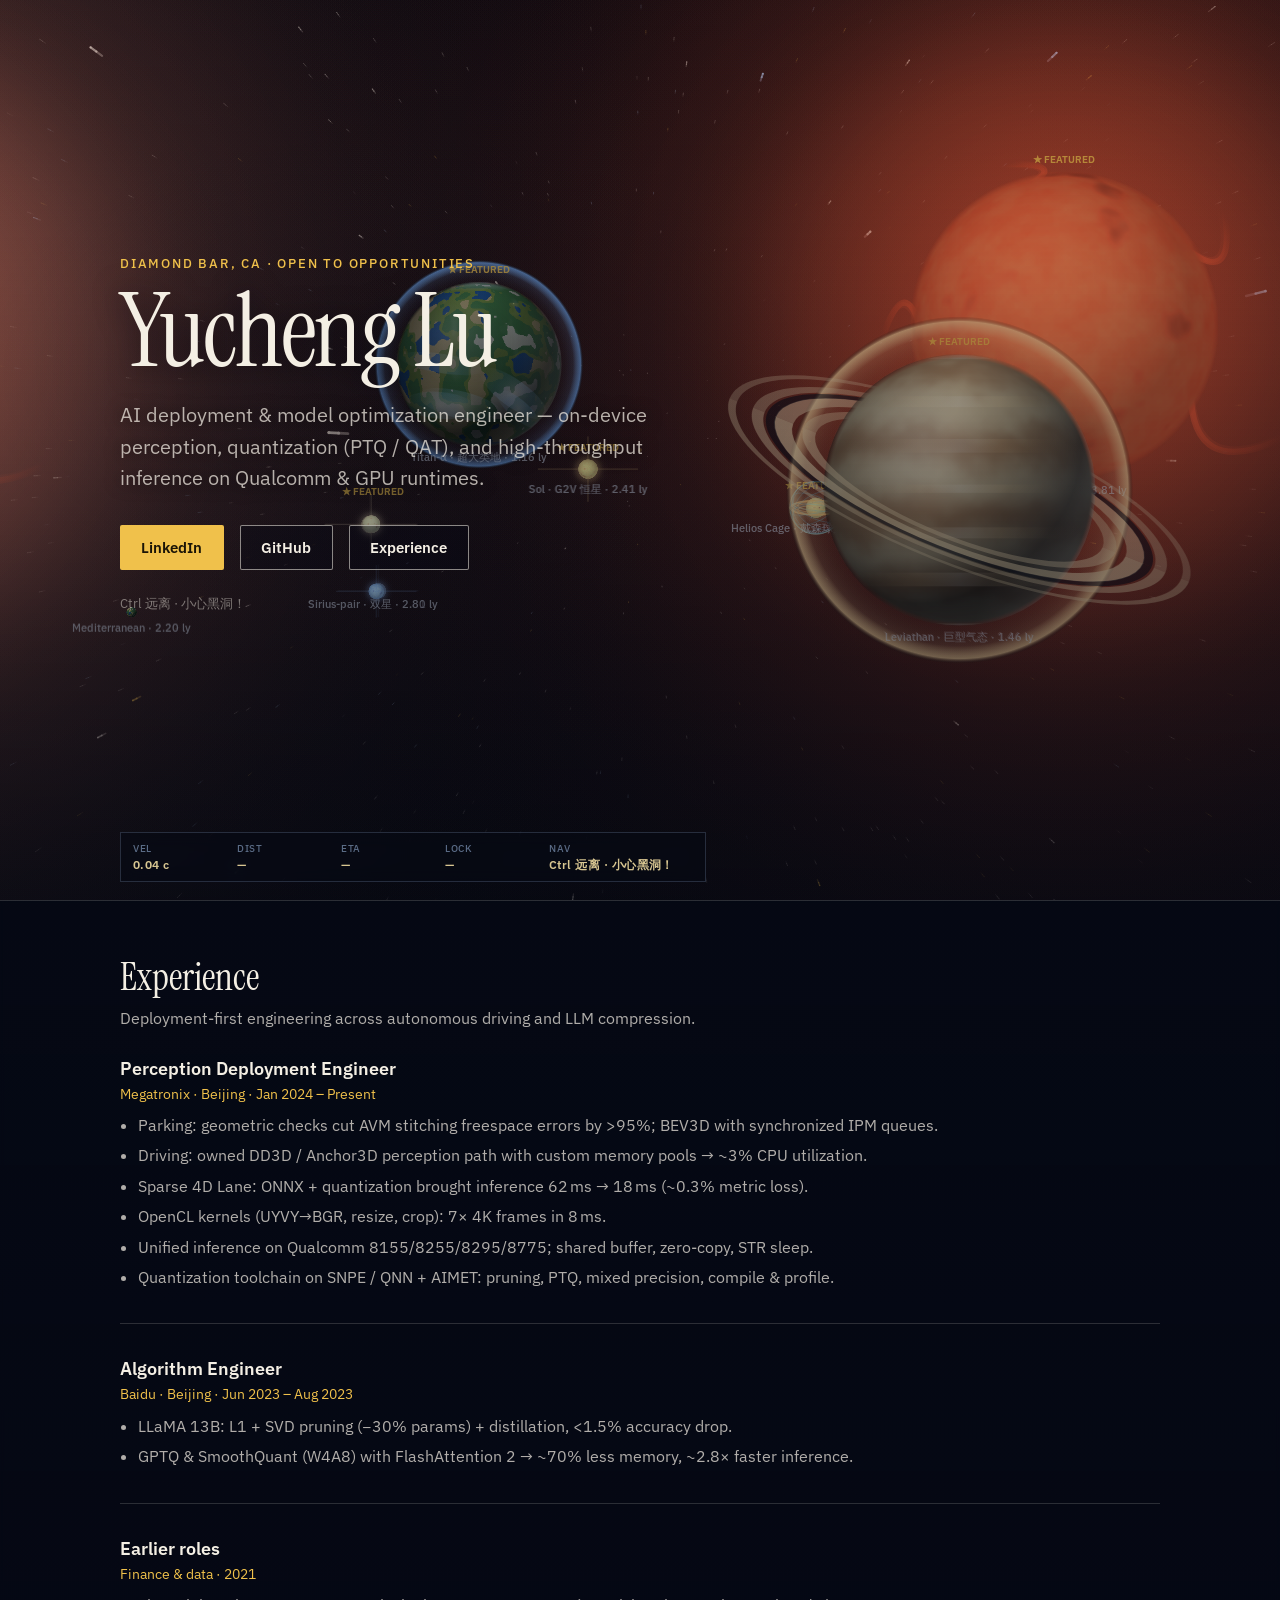
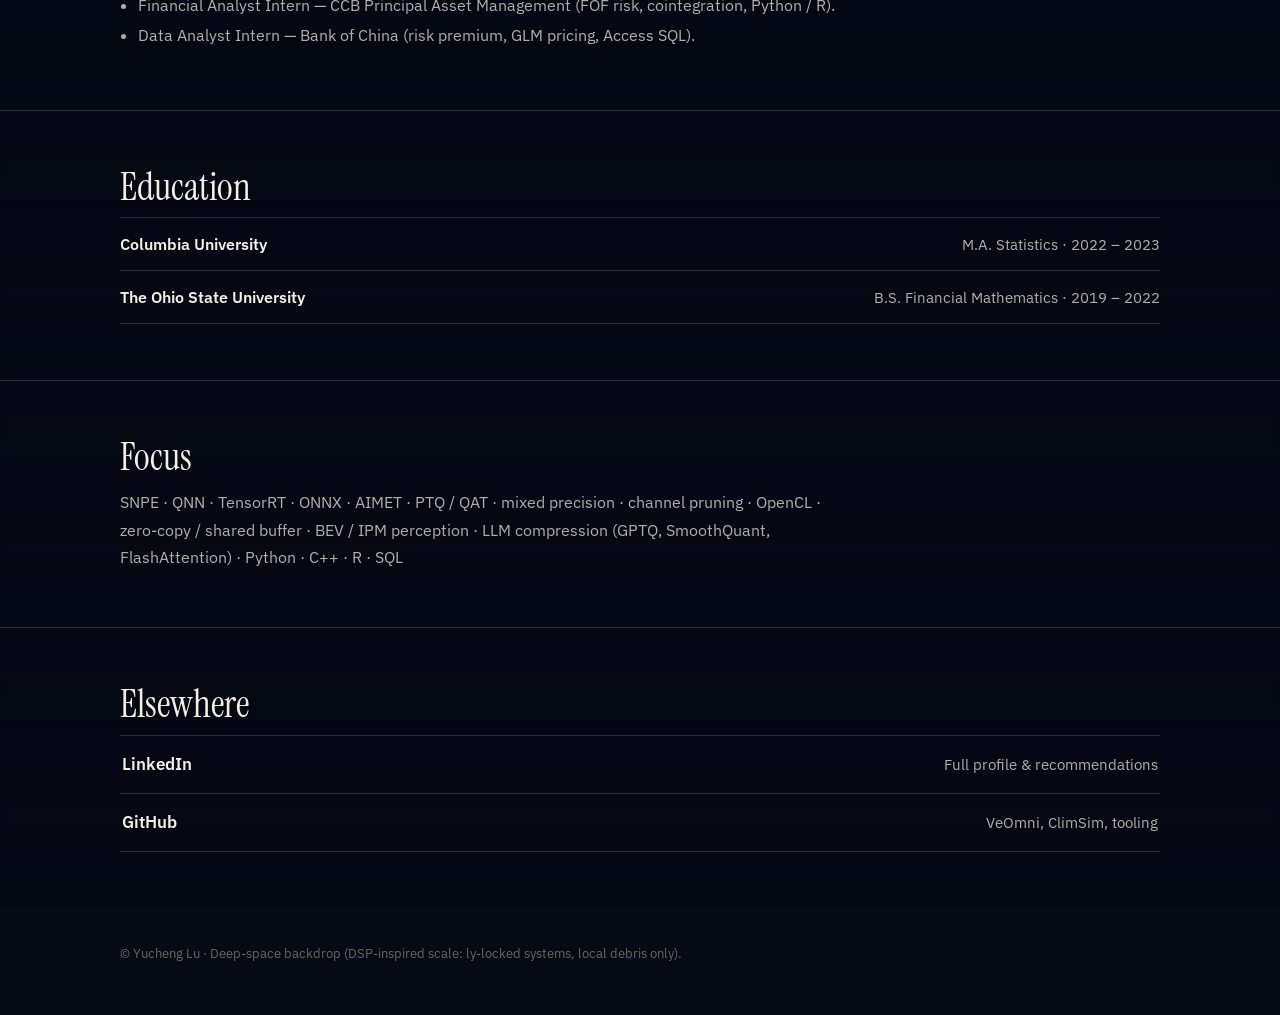
==== commit c1c3ebfe: "Show red capture warning when trapped by a black hole Display 「你已被黑洞捕获，再也无法逃离……」 once the ship is ne" ====
--- a/index.html
+++ b/index.html
@@ -17,6 +17,9 @@
 <body>
   <canvas id="hyperspace" aria-hidden="true"></canvas>
   <div class="veil" aria-hidden="true"></div>
+  <div id="bh-capture" class="bh-capture" hidden aria-live="assertive">
+    <p class="bh-capture-text">你已被黑洞捕获，再也无法逃离……</p>
+  </div>
 
   <aside class="hud" aria-hidden="true">
     <div class="hud-block">
@@ -147,7 +150,7 @@
     </footer>
   </main>
 
-  <script src="js/textures.js?v=20260714f"></script>
-  <script src="js/hyperspace.js?v=20260714f"></script>
+  <script src="js/textures.js?v=20260714g"></script>
+  <script src="js/hyperspace.js?v=20260714g"></script>
 </body>
 </html>
--- a/css/site.css
+++ b/css/site.css
@@ -48,6 +48,48 @@
   background:
     radial-gradient(ellipse 55% 45% at 30% 42%, rgba(6, 10, 20, 0.15), transparent 60%),
     linear-gradient(180deg, rgba(6, 10, 20, 0.12) 0%, rgba(6, 10, 20, 0.62) 100%);
+}
+
+.bh-capture {
+  position: fixed;
+  inset: 0;
+  z-index: 6;
+  display: grid;
+  place-items: center;
+  pointer-events: none;
+  background: radial-gradient(ellipse 70% 55% at 50% 48%, rgba(40, 0, 0, 0.45), rgba(0, 0, 0, 0.15) 70%, transparent);
+  animation: bh-fade-in 0.6s ease both;
+}
+
+.bh-capture[hidden] {
+  display: none;
+}
+
+.bh-capture-text {
+  margin: 0;
+  max-width: min(92vw, 28rem);
+  padding: 0 1rem;
+  text-align: center;
+  font-family: var(--font-display);
+  font-size: clamp(1.35rem, 4.2vw, 2.15rem);
+  font-weight: 400;
+  letter-spacing: 0.04em;
+  color: #ff2a2a;
+  text-shadow:
+    0 0 12px rgba(255, 40, 40, 0.85),
+    0 0 36px rgba(180, 0, 0, 0.55),
+    0 2px 8px rgba(0, 0, 0, 0.9);
+  animation: bh-pulse 1.8s ease-in-out infinite;
+}
+
+@keyframes bh-fade-in {
+  from { opacity: 0; }
+  to { opacity: 1; }
+}
+
+@keyframes bh-pulse {
+  0%, 100% { opacity: 0.78; transform: scale(1); }
+  50% { opacity: 1; transform: scale(1.02); }
 }
 
 .hud {
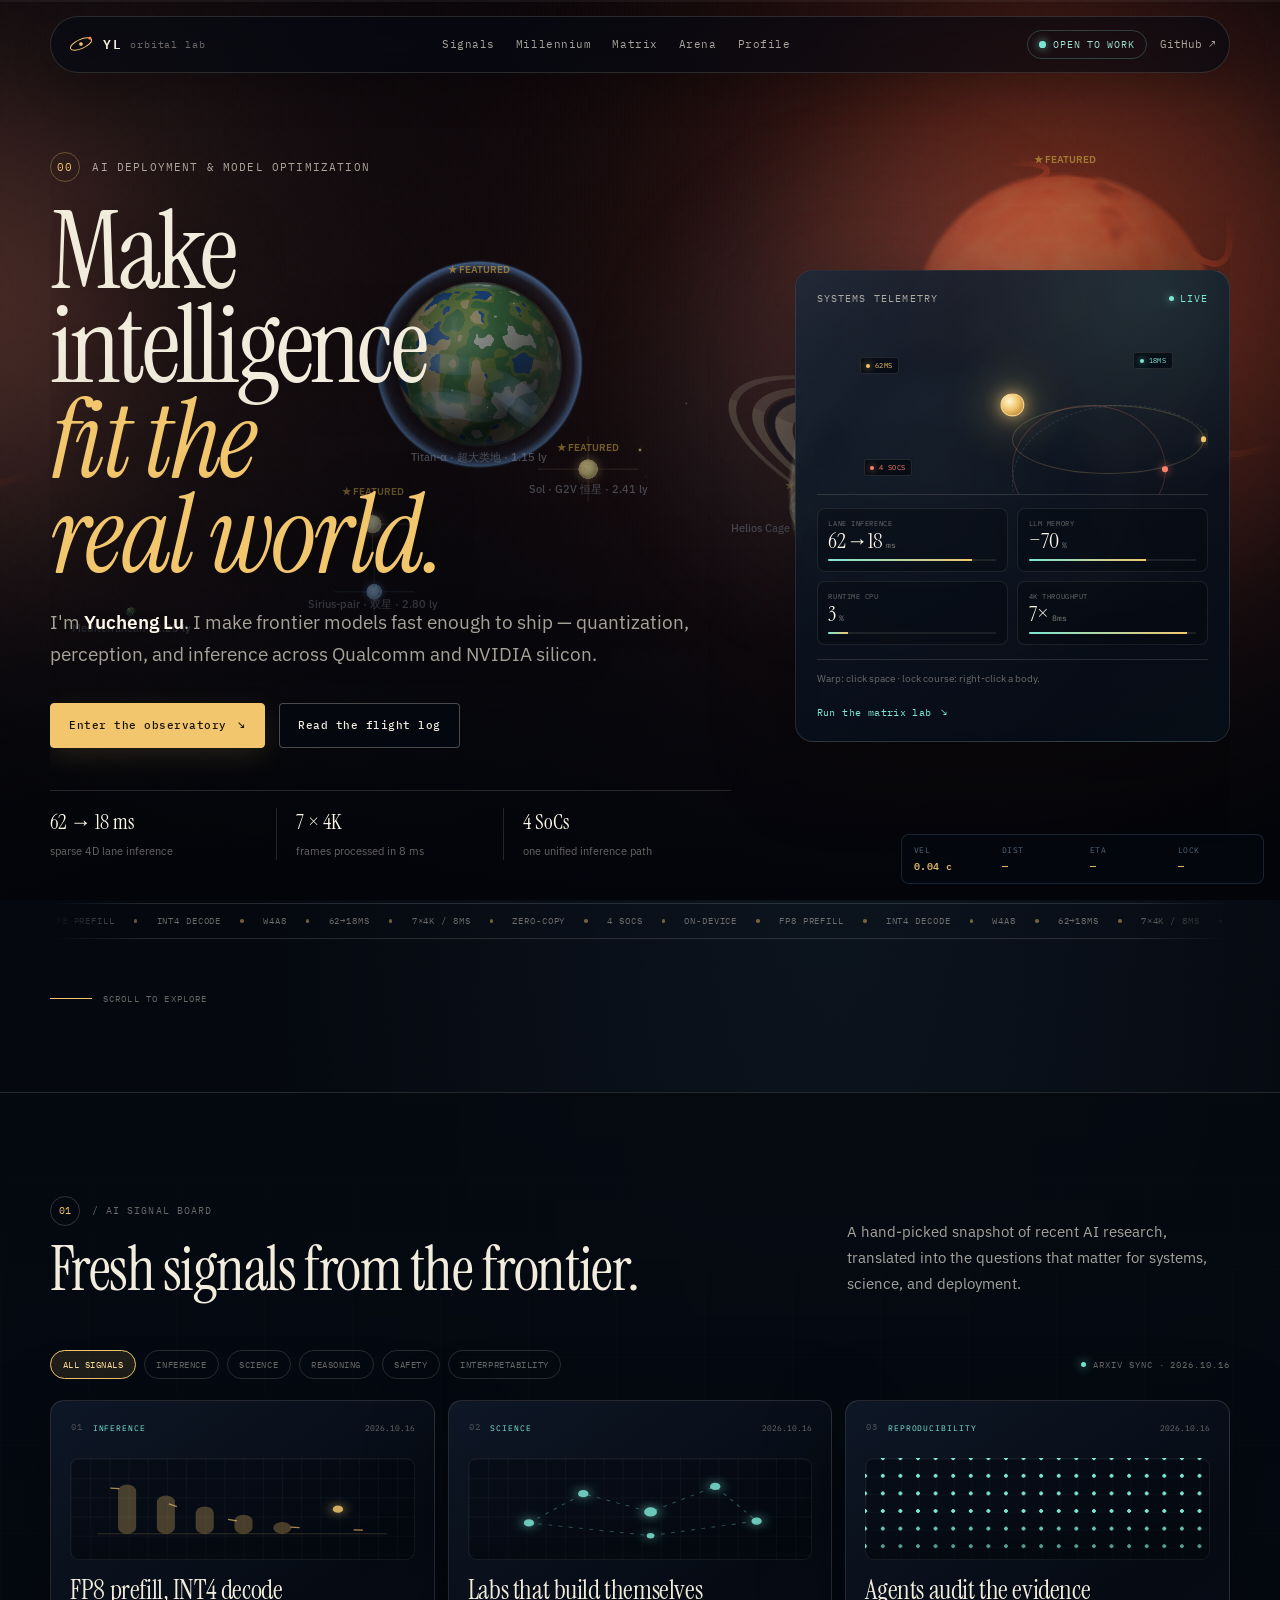
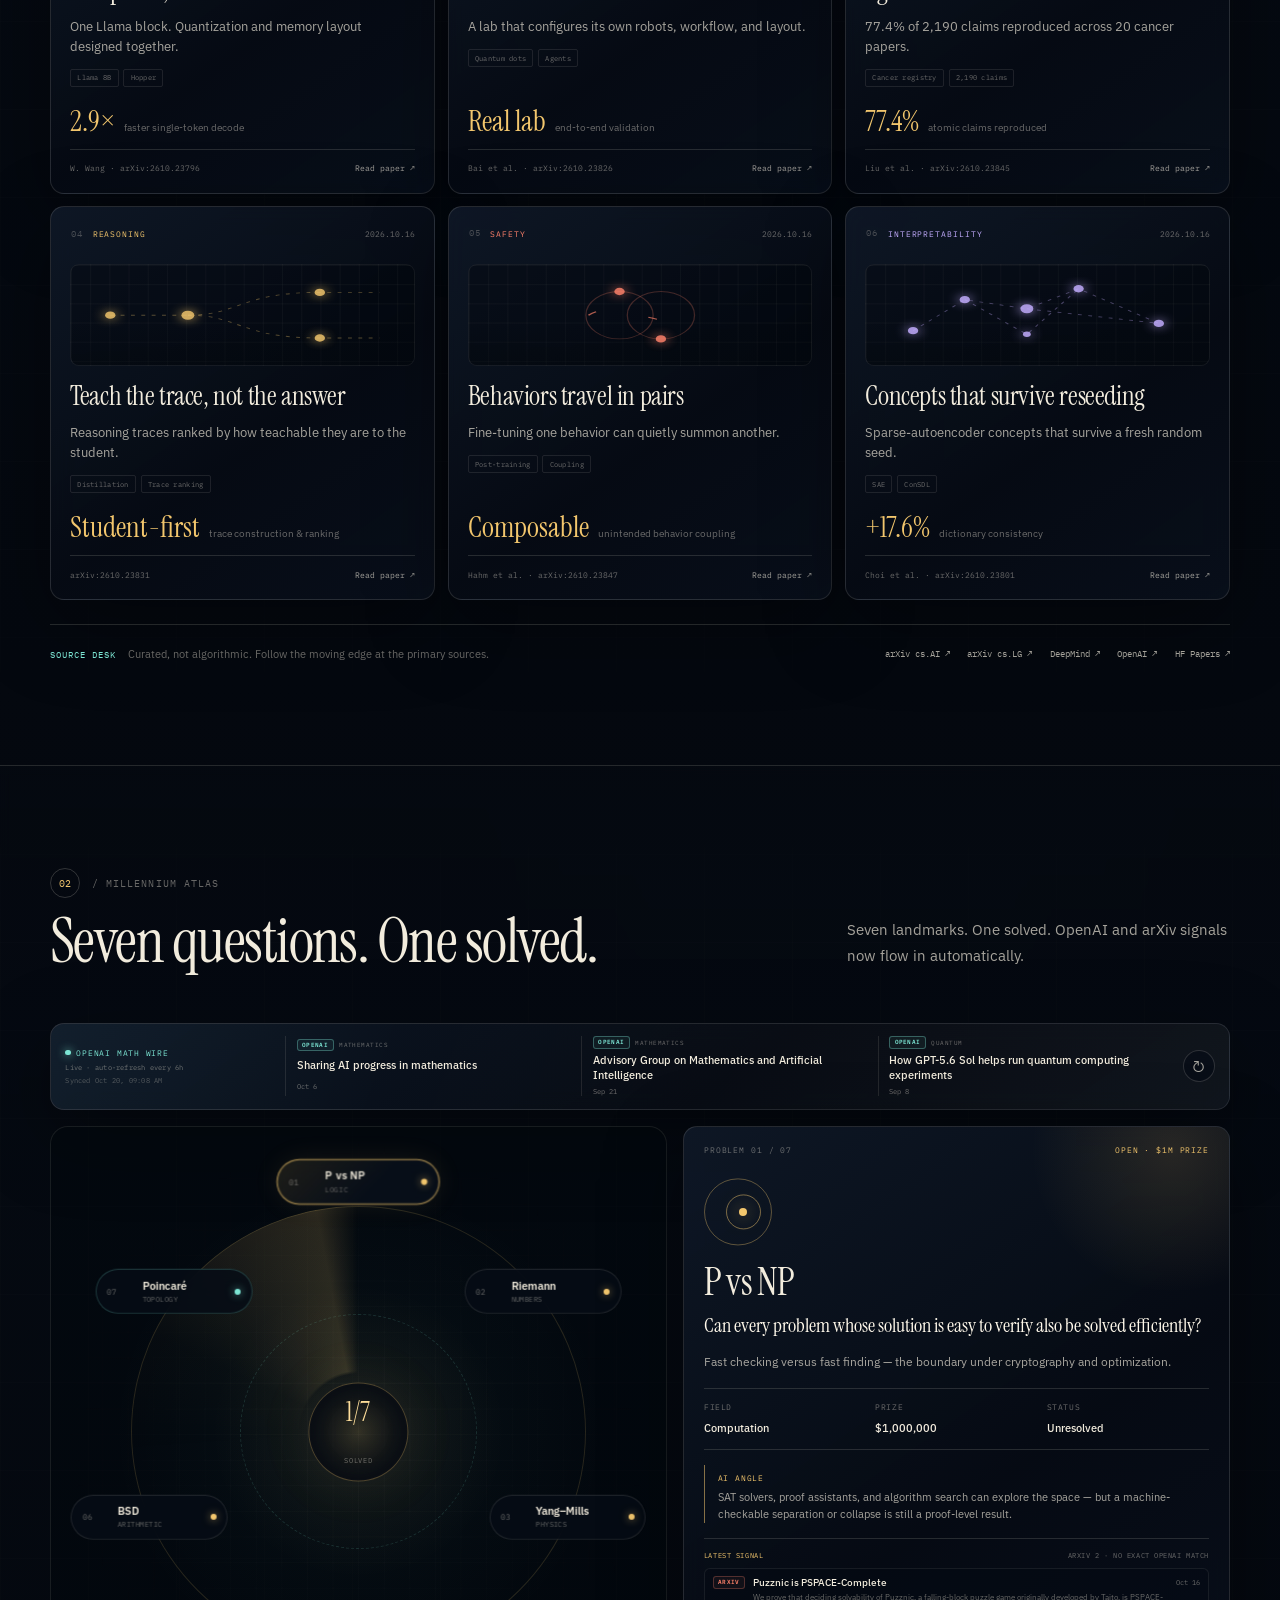
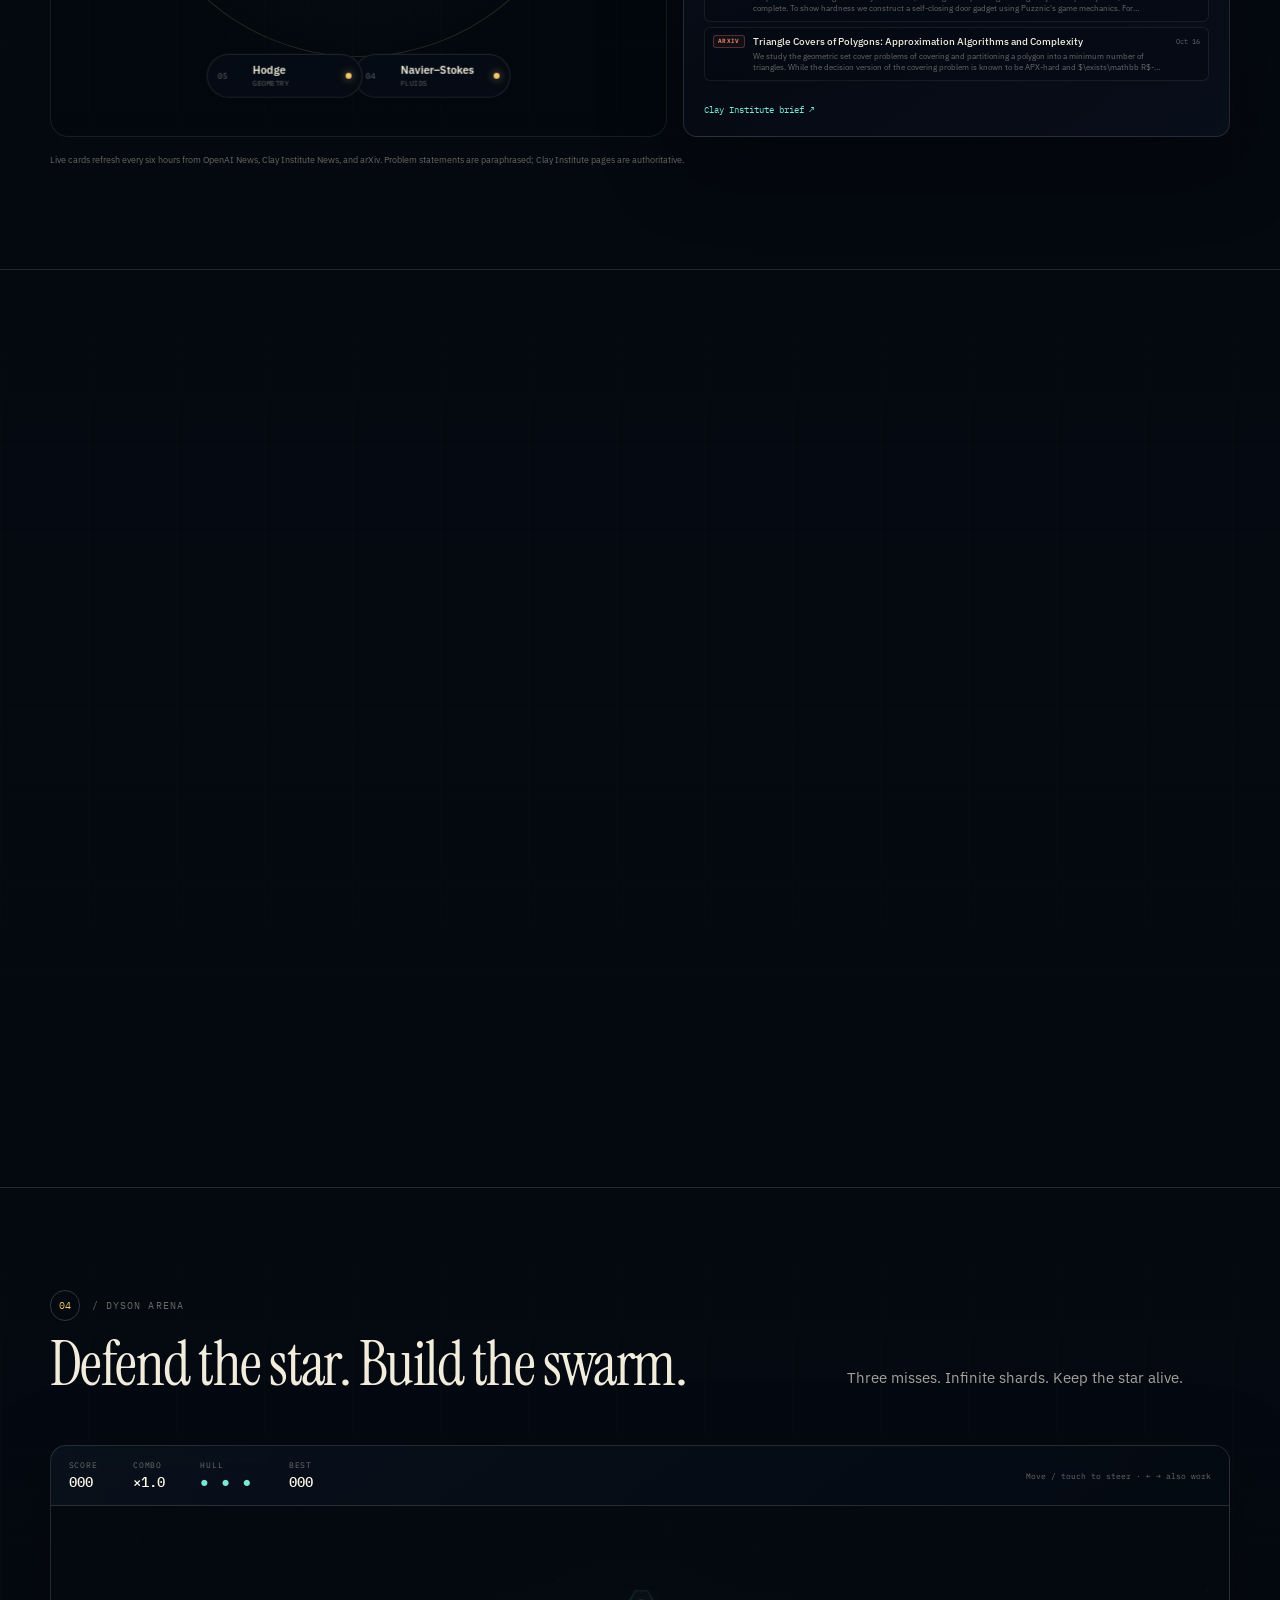
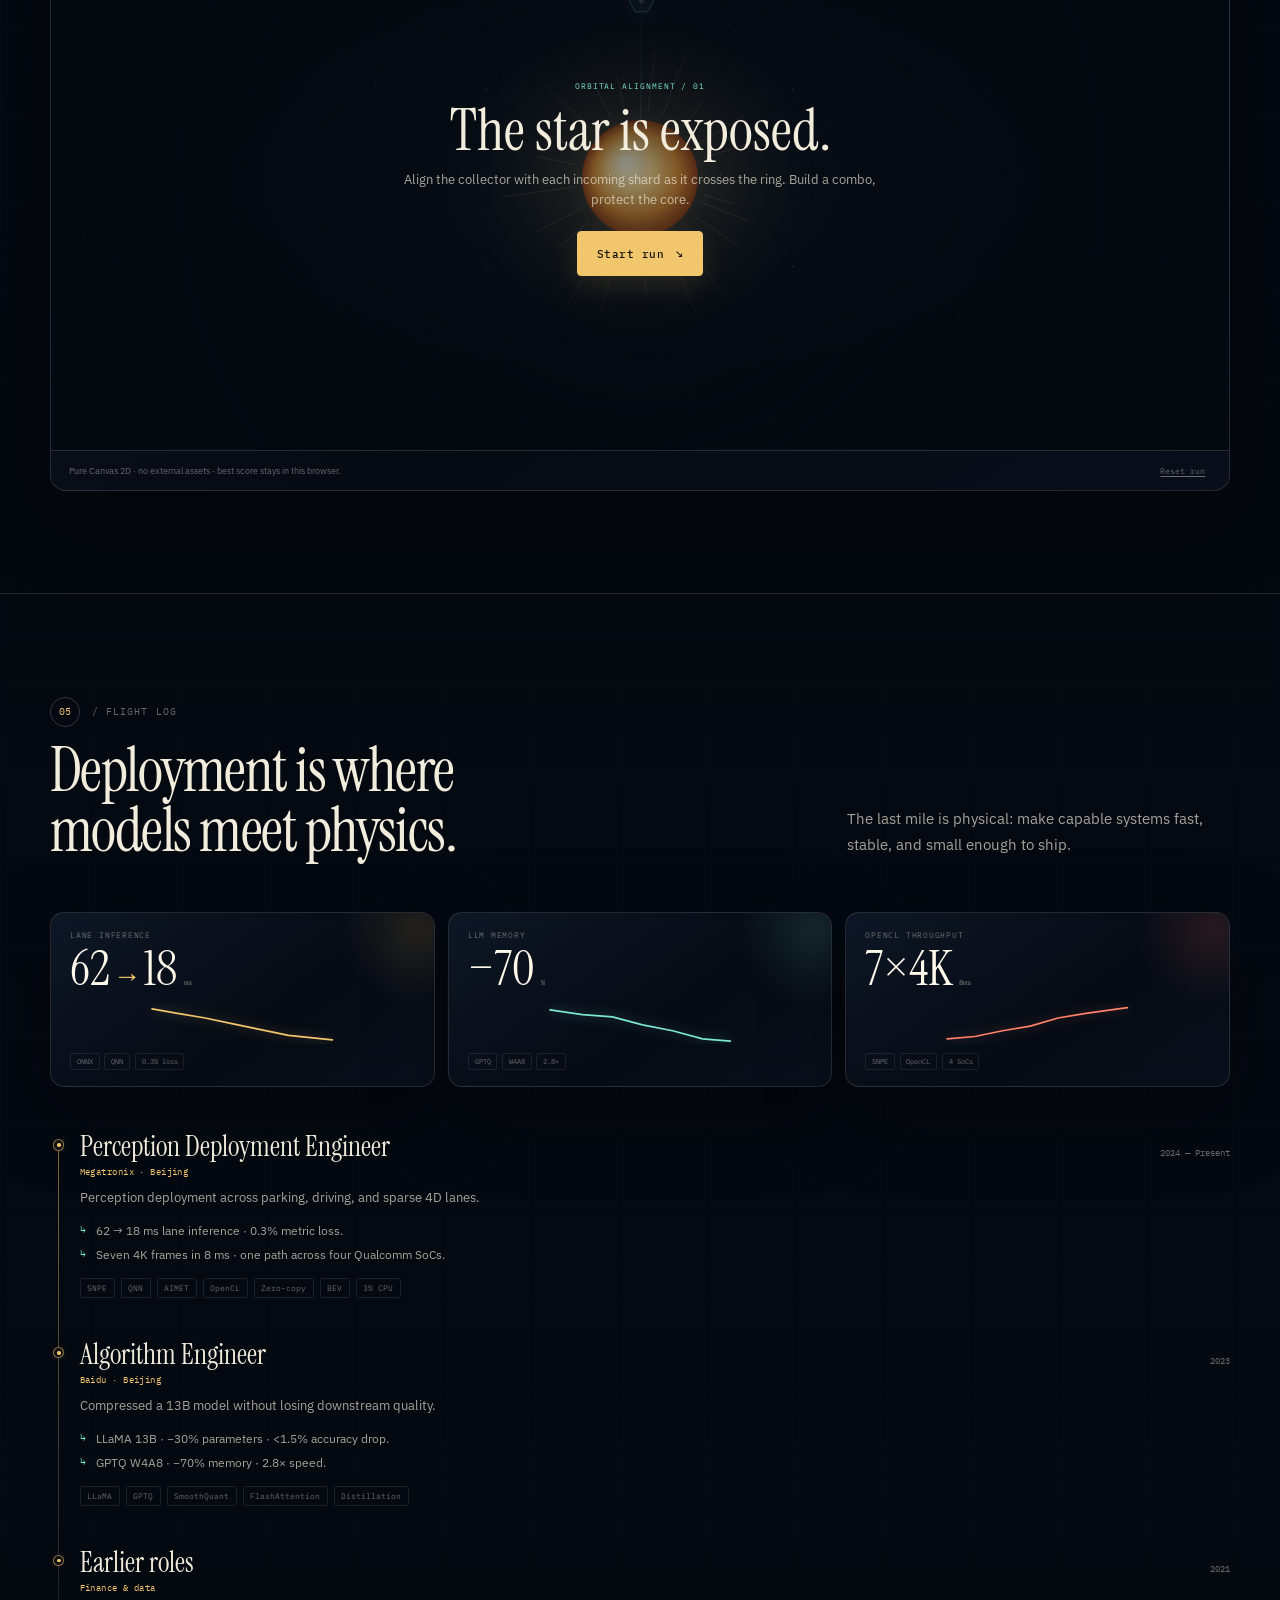
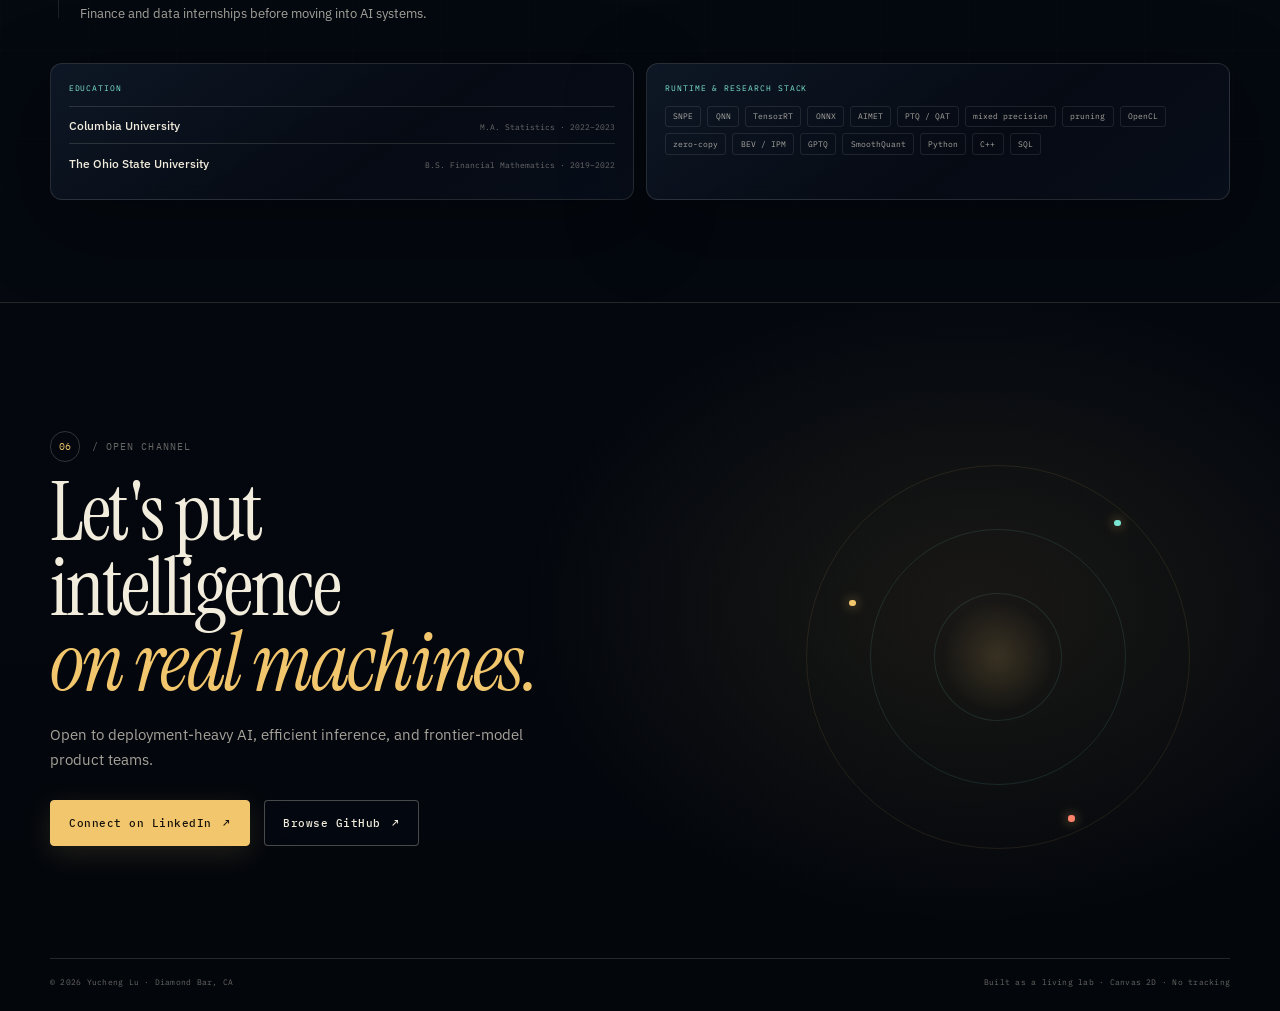
==== commit 87dea87f: "Rebuild profile as a live research observatory" ====
--- a/index.html
+++ b/index.html
@@ -3,20 +3,25 @@
 <head>
   <meta charset="UTF-8">
   <meta name="viewport" content="width=device-width, initial-scale=1.0">
-  <title>Yucheng Lu — ML Deployment Engineer</title>
-  <meta name="description" content="Yucheng Lu — AI deployment & model optimization engineer. SNPE / QNN / TensorRT, PTQ / QAT. Columbia Statistics M.A.">
-  <meta property="og:title" content="Yucheng Lu">
-  <meta property="og:description" content="AI deployment & model optimization — on-device perception, quantization, inference.">
+  <title>Yucheng Lu — AI Systems &amp; Orbital Lab</title>
+  <meta name="description" content="Yucheng Lu — AI deployment and model optimization. Quantization, on-device perception, efficient inference, and an interactive orbital lab with signal art, a Millennium constellation, and a matrix playground.">
+  <meta name="theme-color" content="#060b13">
+  <meta property="og:title" content="Yucheng Lu — AI Systems &amp; Orbital Lab">
+  <meta property="og:description" content="Deployment-first AI engineering. Explore a visual signal board, the Millennium constellation, an eigenvalue compass, and a Dyson swarm mini-game.">
   <meta property="og:type" content="website">
-  <link rel="icon" href="data:image/svg+xml,%3Csvg xmlns='http://www.w3.org/2000/svg' viewBox='0 0 64 64'%3E%3Crect width='64' height='64' fill='%23050814'/%3E%3Ccircle cx='32' cy='32' r='3' fill='%23f4e8c8'/%3E%3Cpath d='M32 8 L34 28 L32 32 L30 28 Z' fill='%23f0c14b' opacity='.9'/%3E%3C/svg%3E">
+  <link rel="icon" href="data:image/svg+xml,%3Csvg xmlns='http://www.w3.org/2000/svg' viewBox='0 0 64 64'%3E%3Crect width='64' height='64' rx='14' fill='%23060b13'/%3E%3Ccircle cx='32' cy='32' r='4' fill='%23f3d28b'/%3E%3Cellipse cx='32' cy='32' rx='22' ry='9' fill='none' stroke='%2379e4d2' stroke-width='2' transform='rotate(-24 32 32)'/%3E%3Ccircle cx='49' cy='22' r='3' fill='%23ff826b'/%3E%3C/svg%3E">
   <link rel="preconnect" href="https://fonts.googleapis.com">
   <link rel="preconnect" href="https://fonts.gstatic.com" crossorigin>
-  <link href="https://fonts.googleapis.com/css2?family=Instrument+Serif:ital@0;1&family=IBM+Plex+Sans:wght@400;500;600&display=swap" rel="stylesheet">
-  <link rel="stylesheet" href="css/site.css">
+  <link href="https://fonts.googleapis.com/css2?family=Instrument+Serif:ital@0;1&family=IBM+Plex+Mono:wght@400;500;600&family=IBM+Plex+Sans:wght@400;500;600;700&display=swap" rel="stylesheet">
+  <link rel="stylesheet" href="css/site.css?v=20261019c">
 </head>
 <body>
+  <a class="skip-link" href="#main">Skip to content</a>
   <canvas id="hyperspace" aria-hidden="true"></canvas>
   <div class="veil" aria-hidden="true"></div>
+  <div class="noise" aria-hidden="true"></div>
+  <div class="scroll-progress" aria-hidden="true"><span id="scroll-progress-bar"></span></div>
+
   <div id="bh-capture" class="bh-capture" hidden aria-live="assertive">
     <p class="bh-capture-text">你已被黑洞捕获，再也无法逃离……</p>
   </div>
@@ -38,119 +43,485 @@
       <span class="hud-k">LOCK</span>
       <span class="hud-v" id="hud-lock">—</span>
     </div>
-    <div class="hud-block hud-wide">
-      <span class="hud-k">NAV</span>
-      <span class="hud-v">Ctrl 远离 · 小心黑洞！</span>
+  </aside>
+
+  <header class="topbar">
+    <a class="brand-lockup" href="#top" aria-label="Yucheng Lu, back to top">
+      <span class="brand-mark" aria-hidden="true">
+        <svg viewBox="0 0 32 32" fill="none"><circle cx="16" cy="16" r="2.1" fill="currentColor"/><ellipse cx="16" cy="16" rx="13" ry="5.2" stroke="currentColor" stroke-width="1.1" transform="rotate(-24 16 16)"/><circle cx="26.2" cy="9.3" r="1.7" fill="#ff826b"/></svg>
+      </span>
+      <span class="brand-name">YL</span>
+      <span class="brand-sub">orbital lab</span>
+    </a>
+    <nav class="nav" aria-label="Primary navigation">
+      <a href="#signals">Signals</a>
+      <a href="#atlas">Millennium</a>
+      <a href="#matrix">Matrix</a>
+      <a href="#arena">Arena</a>
+      <a href="#experience">Profile</a>
+    </nav>
+    <div class="topbar-side">
+      <span class="status-chip"><span class="status-dot"></span>Open to work</span>
+      <a class="topbar-link" href="https://github.com/YLlllllllllll" target="_blank" rel="noopener noreferrer">GitHub ↗</a>
     </div>
-  </aside>
-
-  <main class="site">
-    <header class="hero">
-      <p class="eyebrow">Diamond Bar, CA · Open to opportunities</p>
-      <h1 class="brand">Yucheng&nbsp;Lu</h1>
-      <p class="lede">
-        AI deployment &amp; model optimization engineer —
-        on-device perception, quantization (PTQ / QAT), and
-        high-throughput inference on Qualcomm &amp; GPU runtimes.
-      </p>
-      <div class="cta-row">
-        <a class="btn btn-primary" href="https://www.linkedin.com/in/yucheng-lu-431a04233/" rel="noopener noreferrer">LinkedIn</a>
-        <a class="btn btn-ghost" href="https://github.com/YLlllllllllll" rel="noopener noreferrer">GitHub</a>
-        <a class="btn btn-ghost" href="#experience">Experience</a>
-      </div>
-      <p class="hint" id="warp-hint">Ctrl 远离 · 小心黑洞！</p>
-    </header>
-
-    <section class="panel section" id="experience" aria-labelledby="exp-heading">
-      <h2 id="exp-heading">Experience</h2>
-      <p class="section-lede">Deployment-first engineering across autonomous driving and LLM compression.</p>
-
-      <article class="job">
-        <header class="job-head">
-          <h3>Perception Deployment Engineer</h3>
-          <p class="job-meta">Megatronix · Beijing · Jan 2024 – Present</p>
-        </header>
-        <ul>
-          <li>Parking: geometric checks cut AVM stitching freespace errors by &gt;95%; BEV3D with synchronized IPM queues.</li>
-          <li>Driving: owned DD3D / Anchor3D perception path with custom memory pools → ~3% CPU utilization.</li>
-          <li>Sparse 4D Lane: ONNX + quantization brought inference 62 ms → 18 ms (~0.3% metric loss).</li>
-          <li>OpenCL kernels (UYVY→BGR, resize, crop): 7× 4K frames in 8 ms.</li>
-          <li>Unified inference on Qualcomm 8155/8255/8295/8775; shared buffer, zero-copy, STR sleep.</li>
-          <li>Quantization toolchain on SNPE / QNN + AIMET: pruning, PTQ, mixed precision, compile &amp; profile.</li>
-        </ul>
-      </article>
-
-      <article class="job">
-        <header class="job-head">
-          <h3>Algorithm Engineer</h3>
-          <p class="job-meta">Baidu · Beijing · Jun 2023 – Aug 2023</p>
-        </header>
-        <ul>
-          <li>LLaMA 13B: L1 + SVD pruning (−30% params) + distillation, &lt;1.5% accuracy drop.</li>
-          <li>GPTQ &amp; SmoothQuant (W4A8) with FlashAttention 2 → ~70% less memory, ~2.8× faster inference.</li>
-        </ul>
-      </article>
-
-      <article class="job">
-        <header class="job-head">
-          <h3>Earlier roles</h3>
-          <p class="job-meta">Finance &amp; data · 2021</p>
-        </header>
-        <ul>
-          <li>Financial Analyst Intern — CCB Principal Asset Management (FOF risk, cointegration, Python / R).</li>
-          <li>Data Analyst Intern — Bank of China (risk premium, GLM pricing, Access SQL).</li>
-        </ul>
-      </article>
-    </section>
-
-    <section class="panel section" id="education" aria-labelledby="edu-heading">
-      <h2 id="edu-heading">Education</h2>
-      <ul class="edu-list">
-        <li>
-          <span class="name">Columbia University</span>
-          <span class="meta">M.A. Statistics · 2022 – 2023</span>
-        </li>
-        <li>
-          <span class="name">The Ohio State University</span>
-          <span class="meta">B.S. Financial Mathematics · 2019 – 2022</span>
-        </li>
-      </ul>
-    </section>
-
-    <section class="panel section" id="skills" aria-labelledby="skills-heading">
-      <h2 id="skills-heading">Focus</h2>
-      <p class="skills-block">
-        SNPE · QNN · TensorRT · ONNX · AIMET · PTQ / QAT · mixed precision ·
-        channel pruning · OpenCL · zero-copy / shared buffer ·
-        BEV / IPM perception · LLM compression (GPTQ, SmoothQuant, FlashAttention) ·
-        Python · C++ · R · SQL
-      </p>
-    </section>
-
-    <section class="panel section" id="links" aria-labelledby="links-heading">
-      <h2 id="links-heading">Elsewhere</h2>
-      <ul class="links">
-        <li>
-          <a href="https://www.linkedin.com/in/yucheng-lu-431a04233/" rel="noopener noreferrer">
-            <span class="name">LinkedIn</span>
-            <span class="meta">Full profile &amp; recommendations</span>
-          </a>
-        </li>
-        <li>
-          <a href="https://github.com/YLlllllllllll" rel="noopener noreferrer">
-            <span class="name">GitHub</span>
-            <span class="meta">VeOmni, ClimSim, tooling</span>
-          </a>
-        </li>
-      </ul>
-    </section>
-
-    <footer class="footer">
-      <p>© Yucheng Lu · Deep-space backdrop (DSP-inspired scale: ly-locked systems, local debris only).</p>
-    </footer>
+  </header>
+
+  <main id="main" class="site">
+    <section class="hero" id="top" aria-labelledby="hero-title">
+      <div class="hero-grid">
+        <div class="hero-copy">
+          <p class="eyebrow"><span class="eyebrow-index">00</span><span>AI deployment &amp; model optimization</span></p>
+          <h1 id="hero-title">
+            <span>Make intelligence</span>
+            <em>fit the real world.</em>
+          </h1>
+          <p class="lede">
+            I'm <strong>Yucheng Lu</strong>. I make frontier models fast enough to ship —
+            quantization, perception, and inference across Qualcomm and NVIDIA silicon.
+          </p>
+          <div class="hero-actions">
+            <a class="btn btn-primary" href="#signals">Enter the observatory <span aria-hidden="true">↘</span></a>
+            <a class="btn btn-ghost" href="#experience">Read the flight log</a>
+          </div>
+          <ul class="hero-stats" aria-label="Selected engineering results">
+            <li><strong>62 → 18 ms</strong><span>sparse 4D lane inference</span></li>
+            <li><strong>7 × 4K</strong><span>frames processed in 8 ms</span></li>
+            <li><strong>4 SoCs</strong><span>one unified inference path</span></li>
+          </ul>
+        </div>
+
+        <aside class="mission-card surface" aria-labelledby="mission-title">
+          <div class="mission-topline">
+            <span id="mission-title">Systems telemetry</span>
+            <span class="live-badge"><span></span>LIVE</span>
+          </div>
+          <div class="orbit-widget" aria-hidden="true">
+            <div class="orbit-glow"></div>
+            <div class="orbit-core"></div>
+            <div class="orbit-ring orbit-ring-a"><span></span></div>
+            <div class="orbit-ring orbit-ring-b"><span></span></div>
+            <div class="orbit-ring orbit-ring-c"><span></span></div>
+            <span class="orbit-label orbit-label-a">62ms</span>
+            <span class="orbit-label orbit-label-b">18ms</span>
+            <span class="orbit-label orbit-label-c">4 SoCs</span>
+          </div>
+          <div class="telemetry-grid">
+            <div class="telemetry-cell"><span>Lane inference</span><strong>62→18<small>ms</small></strong><div class="telemetry-track"><i style="--v:.86"></i></div></div>
+            <div class="telemetry-cell"><span>LLM memory</span><strong>−70<small>%</small></strong><div class="telemetry-track"><i style="--v:.70"></i></div></div>
+            <div class="telemetry-cell"><span>Runtime CPU</span><strong>3<small>%</small></strong><div class="telemetry-track"><i style="--v:.12"></i></div></div>
+            <div class="telemetry-cell"><span>4K throughput</span><strong>7×<small>8ms</small></strong><div class="telemetry-track"><i style="--v:.94"></i></div></div>
+          </div>
+          <p class="mission-note">Warp: click space · lock course: right-click a body.</p>
+          <a class="text-link" href="#matrix">Run the matrix lab <span aria-hidden="true">↘</span></a>
+        </aside>
+      </div>
+      <div class="hero-ribbon" aria-hidden="true">
+        <div class="ribbon-track">
+          <div class="ribbon-group"><span>FP8 prefill</span><i></i><span>INT4 decode</span><i></i><span>W4A8</span><i></i><span>62→18ms</span><i></i><span>7×4K / 8ms</span><i></i><span>zero-copy</span><i></i><span>4 SoCs</span><i></i><span>on-device</span><i></i></div>
+          <div class="ribbon-group"><span>FP8 prefill</span><i></i><span>INT4 decode</span><i></i><span>W4A8</span><i></i><span>62→18ms</span><i></i><span>7×4K / 8ms</span><i></i><span>zero-copy</span><i></i><span>4 SoCs</span><i></i><span>on-device</span><i></i></div>
+        </div>
+      </div>
+      <div class="scroll-hint" aria-hidden="true"><span></span>Scroll to explore</div>
+    </section>
+
+    <section class="section section-surface" id="signals" aria-labelledby="signals-title">
+      <div class="section-head">
+        <div>
+          <p class="section-index"><span>01</span> / AI signal board</p>
+          <h2 id="signals-title">Fresh signals from the frontier.</h2>
+        </div>
+        <p class="section-intro">A hand-picked snapshot of recent AI research, translated into the questions that matter for systems, science, and deployment.</p>
+      </div>
+
+      <div class="signal-toolbar" role="group" aria-label="Filter research signals">
+        <button class="filter-chip is-active" type="button" data-filter="all" aria-pressed="true">All signals</button>
+        <button class="filter-chip" type="button" data-filter="inference" aria-pressed="false">Inference</button>
+        <button class="filter-chip" type="button" data-filter="science" aria-pressed="false">Science</button>
+        <button class="filter-chip" type="button" data-filter="reasoning" aria-pressed="false">Reasoning</button>
+        <button class="filter-chip" type="button" data-filter="safety" aria-pressed="false">Safety</button>
+        <button class="filter-chip" type="button" data-filter="interpretability" aria-pressed="false">Interpretability</button>
+        <span class="sync-stamp"><span class="sync-dot"></span>arXiv sync · 2026.10.16</span>
+      </div>
+
+      <div class="signal-grid" id="signal-grid">
+        <article class="signal-card surface" data-field="inference">
+          <div class="signal-card-top"><span class="signal-no">01</span><span class="signal-tag">Inference</span><time datetime="2026-10-16">2026.10.16</time></div>
+          <div class="signal-art art-inference" aria-hidden="true">
+            <svg viewBox="0 0 240 82" fill="none" preserveAspectRatio="none">
+              <path class="art-line" d="M8 68H232"/>
+              <rect class="art-bar" x="24" y="14" width="14" height="54" rx="7"/>
+              <rect class="art-bar" x="54" y="26" width="14" height="42" rx="7"/>
+              <rect class="art-bar" x="84" y="38" width="14" height="30" rx="7"/>
+              <rect class="art-bar" x="114" y="47" width="14" height="21" rx="7"/>
+              <rect class="art-bar" x="144" y="55" width="14" height="13" rx="7"/>
+              <path class="art-pulse" d="M18 18C58 18 62 64 228 64"/>
+              <circle class="art-node" cx="194" cy="41" r="4"/>
+            </svg>
+          </div>
+          <h3>FP8 prefill, INT4 decode</h3>
+          <p class="signal-summary">One Llama block. Quantization and memory layout designed together.</p>
+          <div class="signal-tags"><span>Llama 8B</span><span>Hopper</span></div>
+          <div class="signal-metric"><strong>2.9×</strong><span>faster single-token decode</span></div>
+          <div class="signal-card-foot"><span>W. Wang · arXiv:2610.23796</span><a href="https://arxiv.org/abs/2610.23796" target="_blank" rel="noopener noreferrer">Read paper ↗</a></div>
+        </article>
+
+        <article class="signal-card surface" data-field="science">
+          <div class="signal-card-top"><span class="signal-no">02</span><span class="signal-tag">Science</span><time datetime="2026-10-16">2026.10.16</time></div>
+          <div class="signal-art art-lab" aria-hidden="true">
+            <svg viewBox="0 0 240 82" fill="none" preserveAspectRatio="none">
+              <path class="art-connector" d="M34 56L76 24L128 44L178 16L210 54L128 70Z"/>
+              <circle class="art-node" cx="34" cy="56" r="4"/><circle class="art-node" cx="76" cy="24" r="4"/>
+              <circle class="art-node" cx="128" cy="44" r="5"/><circle class="art-node" cx="178" cy="16" r="4"/>
+              <circle class="art-node" cx="210" cy="54" r="4"/><circle class="art-node" cx="128" cy="70" r="3"/>
+            </svg>
+          </div>
+          <h3>Labs that build themselves</h3>
+          <p class="signal-summary">A lab that configures its own robots, workflow, and layout.</p>
+          <div class="signal-tags"><span>Quantum dots</span><span>Agents</span></div>
+          <div class="signal-metric"><strong>Real lab</strong><span>end-to-end validation</span></div>
+          <div class="signal-card-foot"><span>Bai et al. · arXiv:2610.23826</span><a href="https://arxiv.org/abs/2610.23826" target="_blank" rel="noopener noreferrer">Read paper ↗</a></div>
+        </article>
+
+        <article class="signal-card surface" data-field="science">
+          <div class="signal-card-top"><span class="signal-no">03</span><span class="signal-tag">Reproducibility</span><time datetime="2026-10-16">2026.10.16</time></div>
+          <div class="signal-art art-repro" aria-hidden="true"><span></span></div>
+          <h3>Agents audit the evidence</h3>
+          <p class="signal-summary">77.4% of 2,190 claims reproduced across 20 cancer papers.</p>
+          <div class="signal-tags"><span>Cancer registry</span><span>2,190 claims</span></div>
+          <div class="signal-metric"><strong>77.4%</strong><span>atomic claims reproduced</span></div>
+          <div class="signal-card-foot"><span>Liu et al. · arXiv:2610.23845</span><a href="https://arxiv.org/abs/2610.23845" target="_blank" rel="noopener noreferrer">Read paper ↗</a></div>
+        </article>
+
+        <article class="signal-card surface" data-field="reasoning">
+          <div class="signal-card-top"><span class="signal-no">04</span><span class="signal-tag">Reasoning</span><time datetime="2026-10-16">2026.10.16</time></div>
+          <div class="signal-art art-trace" aria-hidden="true">
+            <svg viewBox="0 0 240 82" fill="none" preserveAspectRatio="none">
+              <path class="art-connector" d="M18 41H78"/>
+              <path class="art-connector" d="M78 41C118 41 118 16 180 16H226"/>
+              <path class="art-connector" d="M78 41C118 41 118 66 180 66H226"/>
+              <circle class="art-node" cx="18" cy="41" r="4"/><circle class="art-node" cx="78" cy="41" r="5"/>
+              <circle class="art-node" cx="180" cy="16" r="4"/><circle class="art-node" cx="180" cy="66" r="4"/>
+            </svg>
+          </div>
+          <h3>Teach the trace, not the answer</h3>
+          <p class="signal-summary">Reasoning traces ranked by how teachable they are to the student.</p>
+          <div class="signal-tags"><span>Distillation</span><span>Trace ranking</span></div>
+          <div class="signal-metric"><strong>Student-first</strong><span>trace construction &amp; ranking</span></div>
+          <div class="signal-card-foot"><span>arXiv:2610.23831</span><a href="https://arxiv.org/abs/2610.23831" target="_blank" rel="noopener noreferrer">Read paper ↗</a></div>
+        </article>
+
+        <article class="signal-card surface" data-field="safety">
+          <div class="signal-card-top"><span class="signal-no">05</span><span class="signal-tag">Safety</span><time datetime="2026-10-16">2026.10.16</time></div>
+          <div class="signal-art art-coupling" aria-hidden="true">
+            <svg viewBox="0 0 240 82" fill="none" preserveAspectRatio="none">
+              <circle class="art-orbit" cx="104" cy="41" r="26"/><circle class="art-orbit" cx="136" cy="41" r="26"/>
+              <circle class="art-node" cx="104" cy="15" r="4"/><circle class="art-node" cx="136" cy="67" r="4"/>
+              <path class="art-pulse" d="M80 41C104 20 136 62 160 41"/>
+            </svg>
+          </div>
+          <h3>Behaviors travel in pairs</h3>
+          <p class="signal-summary">Fine-tuning one behavior can quietly summon another.</p>
+          <div class="signal-tags"><span>Post-training</span><span>Coupling</span></div>
+          <div class="signal-metric"><strong>Composable</strong><span>unintended behavior coupling</span></div>
+          <div class="signal-card-foot"><span>Hahm et al. · arXiv:2610.23847</span><a href="https://arxiv.org/abs/2610.23847" target="_blank" rel="noopener noreferrer">Read paper ↗</a></div>
+        </article>
+
+        <article class="signal-card surface" data-field="interpretability">
+          <div class="signal-card-top"><span class="signal-no">06</span><span class="signal-tag">Interpretability</span><time datetime="2026-10-16">2026.10.16</time></div>
+          <div class="signal-art art-concepts" aria-hidden="true">
+            <svg viewBox="0 0 240 82" fill="none" preserveAspectRatio="none">
+              <path class="art-connector" d="M24 58L64 24L112 34L152 12L214 50"/>
+              <path class="art-connector" d="M64 24L112 62L152 12M112 34L214 50"/>
+              <circle class="art-node" cx="24" cy="58" r="4"/><circle class="art-node" cx="64" cy="24" r="4"/>
+              <circle class="art-node" cx="112" cy="34" r="5"/><circle class="art-node" cx="152" cy="12" r="4"/>
+              <circle class="art-node" cx="214" cy="50" r="4"/><circle class="art-node" cx="112" cy="62" r="3"/>
+            </svg>
+          </div>
+          <h3>Concepts that survive reseeding</h3>
+          <p class="signal-summary">Sparse-autoencoder concepts that survive a fresh random seed.</p>
+          <div class="signal-tags"><span>SAE</span><span>ConSDL</span></div>
+          <div class="signal-metric"><strong>+17.6%</strong><span>dictionary consistency</span></div>
+          <div class="signal-card-foot"><span>Choi et al. · arXiv:2610.23801</span><a href="https://arxiv.org/abs/2610.23801" target="_blank" rel="noopener noreferrer">Read paper ↗</a></div>
+        </article>
+      </div>
+
+      <div class="source-desk">
+        <p><span class="source-desk-kicker">Source desk</span> Curated, not algorithmic. Follow the moving edge at the primary sources.</p>
+        <div class="source-links">
+          <a href="https://arxiv.org/list/cs.AI/recent" target="_blank" rel="noopener noreferrer">arXiv cs.AI ↗</a>
+          <a href="https://arxiv.org/list/cs.LG/recent" target="_blank" rel="noopener noreferrer">arXiv cs.LG ↗</a>
+          <a href="https://deepmind.google/research/" target="_blank" rel="noopener noreferrer">DeepMind ↗</a>
+          <a href="https://openai.com/research/" target="_blank" rel="noopener noreferrer">OpenAI ↗</a>
+          <a href="https://huggingface.co/papers" target="_blank" rel="noopener noreferrer">HF Papers ↗</a>
+        </div>
+      </div>
+    </section>
+
+    <section class="section section-surface" id="atlas" aria-labelledby="atlas-title">
+      <div class="section-head">
+        <div>
+          <p class="section-index"><span>02</span> / Millennium atlas</p>
+          <h2 id="atlas-title">Seven questions. One solved.</h2>
+        </div>
+        <p class="section-intro">Seven landmarks. One solved. OpenAI and arXiv signals now flow in automatically.</p>
+      </div>
+
+      <div class="atlas-live surface" id="atlas-live" aria-live="polite" aria-busy="true">
+        <div class="atlas-live-head">
+          <div class="atlas-live-kicker"><span class="live-badge"><span></span>OpenAI math wire</span></div>
+          <span class="atlas-live-meta" id="feed-status">Connecting to the research wire…</span>
+          <time class="atlas-live-time" id="feed-updated">Waiting for first sync</time>
+        </div>
+        <div class="atlas-wire" id="openai-wire">
+          <span class="wire-placeholder">Loading official OpenAI research signals…</span>
+        </div>
+        <button class="feed-refresh" id="feed-refresh" type="button" aria-label="Refresh OpenAI and arXiv signals">↻</button>
+      </div>
+
+      <div class="atlas-shell">
+        <div class="atlas-map">
+          <div class="atlas-orbit" aria-hidden="true">
+            <span class="atlas-core"><strong>1/7</strong><em>solved</em></span>
+            <span class="atlas-ring atlas-ring-outer"></span>
+            <span class="atlas-ring atlas-ring-inner"></span>
+            <span class="atlas-sweep"></span>
+          </div>
+          <div class="atlas-list" role="tablist" aria-label="Millennium Prize Problems">
+            <button class="atlas-tab is-active" type="button" role="tab" id="tab-pnp" aria-controls="atlas-panel" aria-selected="true" aria-label="P versus NP, open problem" data-problem="pnp" style="--x:50%;--y:9%">
+              <span class="atlas-num">01</span><span class="atlas-copy"><strong>P vs NP</strong><small>Logic</small></span><span class="atlas-status">Open</span>
+            </button>
+            <button class="atlas-tab" type="button" role="tab" id="tab-riemann" aria-controls="atlas-panel" aria-selected="false" tabindex="-1" aria-label="Riemann Hypothesis, open problem" data-problem="riemann" style="--x:80%;--y:27%">
+              <span class="atlas-num">02</span><span class="atlas-copy"><strong>Riemann</strong><small>Numbers</small></span><span class="atlas-status">Open</span>
+            </button>
+            <button class="atlas-tab" type="button" role="tab" id="tab-yangmills" aria-controls="atlas-panel" aria-selected="false" tabindex="-1" aria-label="Yang-Mills and Mass Gap, open problem" data-problem="yangmills" style="--x:84%;--y:64%">
+              <span class="atlas-num">03</span><span class="atlas-copy"><strong>Yang–Mills</strong><small>Physics</small></span><span class="atlas-status">Open</span>
+            </button>
+            <button class="atlas-tab" type="button" role="tab" id="tab-navier" aria-controls="atlas-panel" aria-selected="false" tabindex="-1" aria-label="Navier-Stokes, open problem" data-problem="navier" style="--x:62%;--y:90%">
+              <span class="atlas-num">04</span><span class="atlas-copy"><strong>Navier–Stokes</strong><small>Fluids</small></span><span class="atlas-status">Open</span>
+            </button>
+            <button class="atlas-tab" type="button" role="tab" id="tab-hodge" aria-controls="atlas-panel" aria-selected="false" tabindex="-1" aria-label="Hodge Conjecture, open problem" data-problem="hodge" style="--x:38%;--y:90%">
+              <span class="atlas-num">05</span><span class="atlas-copy"><strong>Hodge</strong><small>Geometry</small></span><span class="atlas-status">Open</span>
+            </button>
+            <button class="atlas-tab" type="button" role="tab" id="tab-bsd" aria-controls="atlas-panel" aria-selected="false" tabindex="-1" aria-label="Birch-Swinnerton-Dyer, open problem" data-problem="bsd" style="--x:16%;--y:64%">
+              <span class="atlas-num">06</span><span class="atlas-copy"><strong>BSD</strong><small>Arithmetic</small></span><span class="atlas-status">Open</span>
+            </button>
+            <button class="atlas-tab atlas-tab-solved" type="button" role="tab" id="tab-poincare" aria-controls="atlas-panel" aria-selected="false" tabindex="-1" aria-label="Poincare Conjecture, solved problem" data-problem="poincare" style="--x:20%;--y:27%">
+              <span class="atlas-num">07</span><span class="atlas-copy"><strong>Poincaré</strong><small>Topology</small></span><span class="atlas-status">Solved</span>
+            </button>
+          </div>
+        </div>
+
+        <aside class="atlas-detail surface" id="atlas-panel" role="tabpanel" aria-labelledby="tab-pnp" aria-live="polite" data-problem="pnp">
+          <div class="atlas-detail-head"><span class="detail-index" id="detail-index">Problem 01 / 07</span><span class="detail-status" id="detail-status">Open · $1M prize</span></div>
+          <div class="detail-glyph" aria-hidden="true" id="detail-glyph"><span></span><span></span><span></span></div>
+          <h3 id="detail-title">P vs NP</h3>
+          <p class="detail-question" id="detail-question">Can every problem whose solution is easy to verify also be solved efficiently?</p>
+          <p class="detail-body" id="detail-body">Fast checking versus fast finding — the boundary under cryptography and optimization.</p>
+          <div class="detail-grid">
+            <div><span>Field</span><strong id="detail-field">Computation</strong></div>
+            <div><span>Prize</span><strong id="detail-prize">$1,000,000</strong></div>
+            <div><span>Status</span><strong id="detail-state">Unresolved</strong></div>
+          </div>
+          <div class="ai-angle"><span>AI angle</span><p id="detail-ai">SAT solvers, proof assistants, and algorithm search can explore the space — but a machine-checkable separation or collapse is still a proof-level result.</p></div>
+          <div class="problem-feed" id="problem-feed" aria-live="polite" aria-busy="true">
+            <div class="problem-feed-head"><span>Latest signal</span><span id="problem-feed-meta">Syncing…</span></div>
+            <div class="problem-feed-list" id="problem-feed-list"></div>
+            <p class="problem-feed-empty" id="problem-feed-empty">Connecting to the live research wire…</p>
+          </div>
+          <a class="detail-link" id="detail-link" href="https://www.claymath.org/millennium/p-vs-np/" target="_blank" rel="noopener noreferrer">Clay Institute brief ↗</a>
+        </aside>
+      </div>
+      <p class="atlas-footnote">Live cards refresh every six hours from OpenAI News, Clay Institute News, and arXiv. Problem statements are paraphrased; Clay Institute pages are authoritative.</p>
+    </section>
+
+    <section class="section section-surface" id="matrix" aria-labelledby="matrix-title">
+      <div class="section-head">
+        <div>
+          <p class="section-index"><span>03</span> / Matrix lab</p>
+          <h2 id="matrix-title">See what a matrix does.</h2>
+        </div>
+        <p class="section-intro">Drag the vectors. Tune the matrix. Watch space bend.</p>
+      </div>
+
+      <div class="matrix-shell surface">
+        <div class="matrix-view">
+          <canvas id="matrix-canvas" aria-label="Interactive 2D linear transformation visualizer. Drag the mint and coral arrow tips to change the matrix."></canvas>
+          <div class="eigen-scope" aria-hidden="true">
+            <span class="eigen-scope-label">eigen</span>
+            <span class="eigen-axis eigen-axis-x"></span><span class="eigen-axis eigen-axis-y"></span>
+            <i class="eigen-point eigen-point-a" id="eigen-point-a"></i><i class="eigen-point eigen-point-b" id="eigen-point-b"></i>
+          </div>
+          <div class="matrix-badge">DRAG THE <span>VECTORS</span> · WATCH THE GRID</div>
+        </div>
+        <div class="matrix-console">
+          <div class="matrix-readout">
+            <div><span>Matrix A</span><strong><i id="m-a">1.15</i>&nbsp;&nbsp;<i id="m-b">0.45</i><br><i id="m-c">0.15</i>&nbsp;&nbsp;<i id="m-d">0.90</i></strong></div>
+            <div><span>Determinant</span><strong id="m-det">0.968</strong><small id="m-area">area ×0.968</small></div>
+            <div><span>Trace</span><strong id="m-trace">2.050</strong><small>λ₁ + λ₂</small></div>
+            <div><span>Eigenvalues</span><strong id="m-eigen">1.26, 0.79</strong><small id="m-kind">real, distinct</small></div>
+          </div>
+
+          <div class="matrix-sliders" aria-label="Matrix entries">
+            <label><span>a</span><output id="out-a">1.15</output><input id="in-a" type="range" min="-2" max="2" step="0.01" value="1.15"></label>
+            <label><span>b</span><output id="out-b">0.45</output><input id="in-b" type="range" min="-2" max="2" step="0.01" value="0.45"></label>
+            <label><span>c</span><output id="out-c">0.15</output><input id="in-c" type="range" min="-2" max="2" step="0.01" value="0.15"></label>
+            <label><span>d</span><output id="out-d">0.90</output><input id="in-d" type="range" min="-2" max="2" step="0.01" value="0.90"></label>
+          </div>
+
+          <div class="preset-row" role="group" aria-label="Matrix presets">
+            <button type="button" class="preset is-active" data-preset="identity">Identity</button>
+            <button type="button" class="preset" data-preset="rotate">Rotate</button>
+            <button type="button" class="preset" data-preset="shear">Shear</button>
+            <button type="button" class="preset" data-preset="stretch">Stretch</button>
+            <button type="button" class="preset" data-preset="reflect">Flip</button>
+            <button type="button" class="preset" data-preset="singular">Collapse</button>
+            <button type="button" class="preset" data-preset="random">Random</button>
+          </div>
+
+          <div class="matrix-legend">
+            <span><i class="legend-dot dot-x"></i>e₁ image</span>
+            <span><i class="legend-dot dot-y"></i>e₂ image</span>
+            <span><i class="legend-dot dot-v"></i>moving vector</span>
+            <span><i class="legend-line"></i>original grid</span>
+          </div>
+          <p class="matrix-note">Unit circle → gold ellipse. Determinant zero → dimension lost.</p>
+        </div>
+      </div>
+    </section>
+
+    <section class="section section-surface" id="arena" aria-labelledby="arena-title">
+      <div class="section-head">
+        <div>
+          <p class="section-index"><span>04</span> / Dyson arena</p>
+          <h2 id="arena-title">Defend the star. Build the swarm.</h2>
+        </div>
+        <p class="section-intro">Three misses. Infinite shards. Keep the star alive.</p>
+      </div>
+
+      <div class="game-shell surface">
+        <div class="game-hud">
+          <div class="game-stat"><span>Score</span><strong id="game-score">000</strong></div>
+          <div class="game-stat"><span>Combo</span><strong id="game-combo">×1.0</strong></div>
+          <div class="game-stat"><span>Hull</span><strong id="game-hull" aria-label="Three hull points remaining">● ● ●</strong></div>
+          <div class="game-stat"><span>Best</span><strong id="game-best">000</strong></div>
+          <span class="game-tip">Move / touch to steer · ← → also work</span>
+        </div>
+        <div class="game-stage">
+          <canvas id="dyson-game" tabindex="0" aria-label="Dyson Arena mini-game. Move the collector around the star to intercept plasma shards."></canvas>
+          <div class="game-overlay" id="game-overlay">
+            <p class="game-overlay-kicker" id="game-overlay-kicker">ORBITAL ALIGNMENT / 01</p>
+            <h3 id="game-overlay-title">The star is exposed.</h3>
+            <p id="game-overlay-copy">Align the collector with each incoming shard as it crosses the ring. Build a combo, protect the core.</p>
+            <button class="btn btn-primary" id="game-start" type="button">Start run <span aria-hidden="true">↘</span></button>
+          </div>
+        </div>
+        <div class="game-foot">
+          <p>Pure Canvas 2D · no external assets · best score stays in this browser.</p>
+          <button class="reset-link" id="game-reset" type="button">Reset run</button>
+        </div>
+      </div>
+    </section>
+
+    <section class="section section-surface" id="experience" aria-labelledby="experience-title">
+      <div class="section-head">
+        <div>
+          <p class="section-index"><span>05</span> / Flight log</p>
+          <h2 id="experience-title">Deployment is where models meet physics.</h2>
+        </div>
+        <p class="section-intro">The last mile is physical: make capable systems fast, stable, and small enough to ship.</p>
+      </div>
+
+      <div class="impact-grid">
+        <article class="impact-card impact-card-gold surface">
+          <span class="impact-label">Lane inference</span>
+          <strong>62<span>→</span>18<small>ms</small></strong>
+          <svg class="impact-spark" viewBox="0 0 160 36" fill="none" aria-hidden="true"><path d="M2 5L24 9L48 13L72 18L96 23L120 28L158 32"/></svg>
+          <div class="impact-tags"><span>ONNX</span><span>QNN</span><span>0.3% loss</span></div>
+        </article>
+        <article class="impact-card impact-card-mint surface">
+          <span class="impact-label">LLM memory</span>
+          <strong>−70<small>%</small></strong>
+          <svg class="impact-spark" viewBox="0 0 160 36" fill="none" aria-hidden="true"><path d="M2 6L30 10L56 12L82 19L108 24L134 31L158 33"/></svg>
+          <div class="impact-tags"><span>GPTQ</span><span>W4A8</span><span>2.8×</span></div>
+        </article>
+        <article class="impact-card impact-card-coral surface">
+          <span class="impact-label">OpenCL throughput</span>
+          <strong>7×4K<small>8ms</small></strong>
+          <svg class="impact-spark" viewBox="0 0 160 36" fill="none" aria-hidden="true"><path d="M2 31L26 29L50 24L74 20L98 13L122 9L158 4"/></svg>
+          <div class="impact-tags"><span>SNPE</span><span>OpenCL</span><span>4 SoCs</span></div>
+        </article>
+      </div>
+
+      <div class="timeline">
+        <article class="timeline-item">
+          <div class="timeline-marker"><span></span></div>
+          <div class="timeline-body">
+            <div class="timeline-head"><div><h3>Perception Deployment Engineer</h3><p>Megatronix · Beijing</p></div><time>2024 — Present</time></div>
+            <p class="timeline-lede">Perception deployment across parking, driving, and sparse 4D lanes.</p>
+            <ul class="arrow-list">
+              <li>62 → 18 ms lane inference · 0.3% metric loss.</li>
+              <li>Seven 4K frames in 8 ms · one path across four Qualcomm SoCs.</li>
+            </ul>
+            <div class="tag-row"><span>SNPE</span><span>QNN</span><span>AIMET</span><span>OpenCL</span><span>Zero-copy</span><span>BEV</span><span>3% CPU</span></div>
+          </div>
+        </article>
+
+        <article class="timeline-item">
+          <div class="timeline-marker"><span></span></div>
+          <div class="timeline-body">
+            <div class="timeline-head"><div><h3>Algorithm Engineer</h3><p>Baidu · Beijing</p></div><time>2023</time></div>
+            <p class="timeline-lede">Compressed a 13B model without losing downstream quality.</p>
+            <ul class="arrow-list">
+              <li>LLaMA 13B · −30% parameters · &lt;1.5% accuracy drop.</li>
+              <li>GPTQ W4A8 · −70% memory · 2.8× speed.</li>
+            </ul>
+            <div class="tag-row"><span>LLaMA</span><span>GPTQ</span><span>SmoothQuant</span><span>FlashAttention</span><span>Distillation</span></div>
+          </div>
+        </article>
+
+        <article class="timeline-item timeline-item-compact">
+          <div class="timeline-marker"><span></span></div>
+          <div class="timeline-body">
+            <div class="timeline-head"><div><h3>Earlier roles</h3><p>Finance &amp; data</p></div><time>2021</time></div>
+            <p class="timeline-lede">Finance and data internships before moving into AI systems.</p>
+          </div>
+        </article>
+      </div>
+
+      <div class="profile-grid">
+        <div class="profile-card surface">
+          <p class="mini-label">Education</p>
+          <div class="edu-row"><strong>Columbia University</strong><span>M.A. Statistics · 2022–2023</span></div>
+          <div class="edu-row"><strong>The Ohio State University</strong><span>B.S. Financial Mathematics · 2019–2022</span></div>
+        </div>
+        <div class="profile-card surface">
+          <p class="mini-label">Runtime &amp; research stack</p>
+          <div class="stack-cloud">
+            <span>SNPE</span><span>QNN</span><span>TensorRT</span><span>ONNX</span><span>AIMET</span><span>PTQ / QAT</span><span>mixed precision</span><span>pruning</span><span>OpenCL</span><span>zero-copy</span><span>BEV / IPM</span><span>GPTQ</span><span>SmoothQuant</span><span>Python</span><span>C++</span><span>SQL</span>
+          </div>
+        </div>
+      </div>
+    </section>
+
+    <section class="contact" id="contact" aria-labelledby="contact-title">
+      <div class="contact-orbit" aria-hidden="true"><span></span><span></span><span></span></div>
+      <p class="section-index"><span>06</span> / Open channel</p>
+      <h2 id="contact-title">Let's put intelligence<br><em>on real machines.</em></h2>
+      <p class="contact-copy">Open to deployment-heavy AI, efficient inference, and frontier-model product teams.</p>
+      <div class="contact-links">
+        <a class="btn btn-primary" href="https://www.linkedin.com/in/yucheng-lu-431a04233/" target="_blank" rel="noopener noreferrer">Connect on LinkedIn <span aria-hidden="true">↗</span></a>
+        <a class="btn btn-ghost" href="https://github.com/YLlllllllllll" target="_blank" rel="noopener noreferrer">Browse GitHub <span aria-hidden="true">↗</span></a>
+      </div>
+      <footer class="footer">
+        <span>© 2026 Yucheng Lu · Diamond Bar, CA</span>
+        <span>Built as a living lab · Canvas 2D · No tracking</span>
+      </footer>
+    </section>
   </main>
 
-  <script src="js/textures.js?v=20260714g"></script>
-  <script src="js/hyperspace.js?v=20260714g"></script>
+  <script src="js/textures.js?v=20261019c"></script>
+  <script src="js/hyperspace.js?v=20261019c"></script>
+  <script src="js/site.js?v=20261019c"></script>
+  <script src="js/observatory.js?v=20261019c"></script>
 </body>
 </html>
--- a/css/site.css
+++ b/css/site.css
@@ -1,41 +1,83 @@
 :root {
-  --ink: #f4efe4;
-  --ink-muted: rgba(244, 239, 228, 0.72);
-  --accent: #f0c14b;
-  --accent-ink: #1a1406;
-  --line: rgba(244, 239, 228, 0.16);
-  --panel: rgba(5, 8, 20, 0.72);
-  --font-display: "Instrument Serif", Georgia, serif;
-  --font-body: "IBM Plex Sans", "Segoe UI", sans-serif;
-}
-
-*, *::before, *::after { box-sizing: border-box; }
-
-html { scroll-behavior: smooth; }
+  --ink: #f2ecdd;
+  --ink-strong: #fff9eb;
+  --ink-muted: rgba(242, 236, 221, 0.68);
+  --ink-faint: rgba(242, 236, 221, 0.42);
+  --gold: #f2c66d;
+  --gold-bright: #ffdf9b;
+  --mint: #7ce6d4;
+  --coral: #ff826b;
+  --blue: #8db9e8;
+  --bg: #05080f;
+  --bg-deep: #03060b;
+  --panel: rgba(8, 14, 25, 0.84);
+  --panel-strong: rgba(8, 15, 27, 0.95);
+  --line: rgba(242, 236, 221, 0.14);
+  --line-strong: rgba(242, 236, 221, 0.27);
+  --serif: "Instrument Serif", Georgia, serif;
+  --sans: "IBM Plex Sans", "Segoe UI", sans-serif;
+  --mono: "IBM Plex Mono", "SFMono-Regular", Consolas, monospace;
+  --shadow: 0 24px 80px rgba(0, 0, 0, 0.38);
+  --max: 1180px;
+  --gutter: max(1.4rem, calc(50vw - 590px));
+}
+
+*,
+*::before,
+*::after { box-sizing: border-box; }
+
+html {
+  scroll-behavior: smooth;
+  scroll-padding-top: 7.5rem;
+  background: var(--bg-deep);
+}
 
 body {
   margin: 0;
   min-height: 100vh;
-  font-family: var(--font-body);
+  overflow-x: hidden;
+  font-family: var(--sans);
   color: var(--ink);
-  background: #060a14;
-  overflow-x: hidden;
-}
-
-a {
-  color: inherit;
-  text-decoration-thickness: 1px;
-  text-underline-offset: 0.18em;
-}
-
-a:hover { color: var(--accent); }
+  background:
+    radial-gradient(ellipse 70% 55% at 65% 5%, rgba(45, 77, 105, 0.20), transparent 65%),
+    var(--bg);
+  -webkit-font-smoothing: antialiased;
+}
+
+body.is-locked { overflow: hidden; }
+
+::selection { color: #101116; background: var(--gold); }
+
+a { color: inherit; text-decoration-thickness: 1px; text-underline-offset: 0.2em; }
+a:hover { color: var(--gold-bright); }
+button, input { font: inherit; }
+button { color: inherit; }
+img, svg, canvas { display: block; }
+
+.skip-link {
+  position: fixed;
+  z-index: 100;
+  left: 1rem;
+  top: -5rem;
+  padding: 0.75rem 1rem;
+  background: var(--gold);
+  color: #161209;
+  font-weight: 700;
+  border-radius: 4px;
+  transition: top 0.2s ease;
+}
+.skip-link:focus { top: 1rem; }
+
+:focus-visible {
+  outline: 2px solid var(--gold-bright);
+  outline-offset: 4px;
+}
 
 #hyperspace {
   position: fixed;
   inset: 0;
   width: 100%;
   height: 100%;
-  display: block;
   z-index: 0;
   cursor: crosshair;
 }
@@ -46,354 +88,1877 @@
   z-index: 1;
   pointer-events: none;
   background:
-    radial-gradient(ellipse 55% 45% at 30% 42%, rgba(6, 10, 20, 0.15), transparent 60%),
-    linear-gradient(180deg, rgba(6, 10, 20, 0.12) 0%, rgba(6, 10, 20, 0.62) 100%);
-}
+    radial-gradient(ellipse 74% 68% at 54% 38%, transparent 10%, rgba(3, 6, 11, 0.16) 67%, rgba(2, 4, 8, 0.68) 100%),
+    linear-gradient(180deg, rgba(4, 7, 13, 0.03) 0%, rgba(4, 7, 13, 0.30) 40%, rgba(4, 7, 13, 0.78) 100%);
+}
+
+.noise {
+  position: fixed;
+  inset: 0;
+  z-index: 1;
+  opacity: 0.12;
+  pointer-events: none;
+  background-image: url("data:image/svg+xml,%3Csvg viewBox='0 0 180 180' xmlns='http://www.w3.org/2000/svg'%3E%3Cfilter id='n'%3E%3CfeTurbulence type='fractalNoise' baseFrequency='.82' numOctaves='3' stitchTiles='stitch'/%3E%3C/filter%3E%3Crect width='100%25' height='100%25' filter='url(%23n)' opacity='.42'/%3E%3C/svg%3E");
+  mix-blend-mode: soft-light;
+}
+
+.scroll-progress {
+  position: fixed;
+  inset: 0 0 auto;
+  z-index: 40;
+  height: 2px;
+  background: rgba(255, 255, 255, 0.05);
+  pointer-events: none;
+}
+#scroll-progress-bar {
+  display: block;
+  width: 0;
+  height: 100%;
+  background: linear-gradient(90deg, var(--mint), var(--gold), var(--coral));
+  box-shadow: 0 0 10px rgba(242, 198, 109, 0.5);
+  transform-origin: left center;
+}
+
+.topbar {
+  position: fixed;
+  z-index: 30;
+  top: 1rem;
+  left: 50%;
+  transform: translateX(-50%);
+  width: min(calc(100% - 2rem), var(--max));
+  display: flex;
+  align-items: center;
+  gap: 1.3rem;
+  min-height: 3.55rem;
+  padding: 0.6rem 0.8rem 0.6rem 1rem;
+  border: 1px solid rgba(242, 236, 221, 0.14);
+  border-radius: 999px;
+  background: rgba(5, 10, 18, 0.68);
+  box-shadow: 0 14px 40px rgba(0, 0, 0, 0.24);
+  backdrop-filter: blur(18px) saturate(130%);
+  -webkit-backdrop-filter: blur(18px) saturate(130%);
+}
+
+.brand-lockup {
+  display: flex;
+  align-items: center;
+  gap: 0.5rem;
+  flex: 0 0 auto;
+  text-decoration: none;
+  letter-spacing: 0.02em;
+}
+.brand-mark {
+  width: 1.75rem;
+  height: 1.75rem;
+  display: grid;
+  place-items: center;
+  color: var(--gold);
+}
+.brand-mark svg { width: 100%; height: 100%; }
+.brand-name {
+  font-family: var(--mono);
+  font-size: 0.84rem;
+  font-weight: 600;
+  letter-spacing: 0.12em;
+}
+.brand-sub {
+  font-family: var(--mono);
+  font-size: 0.65rem;
+  color: var(--ink-faint);
+  letter-spacing: 0.08em;
+}
+
+.nav {
+  display: flex;
+  align-items: center;
+  justify-content: center;
+  gap: clamp(0.6rem, 1.4vw, 1.4rem);
+  flex: 1 1 auto;
+  min-width: 0;
+}
+.nav a {
+  position: relative;
+  padding: 0.35rem 0.1rem;
+  color: var(--ink-muted);
+  font-family: var(--mono);
+  font-size: 0.68rem;
+  letter-spacing: 0.05em;
+  text-decoration: none;
+  white-space: nowrap;
+  transition: color 0.2s ease;
+}
+.nav a::after {
+  content: "";
+  position: absolute;
+  left: 0;
+  right: 100%;
+  bottom: 0;
+  height: 1px;
+  background: var(--gold);
+  transition: right 0.24s ease;
+}
+.nav a:hover,
+.nav a.is-active { color: var(--ink); }
+.nav a.is-active::after,
+.nav a:hover::after { right: 0; }
+
+.topbar-side {
+  display: flex;
+  align-items: center;
+  gap: 0.85rem;
+  flex: 0 0 auto;
+}
+.status-chip {
+  display: inline-flex;
+  align-items: center;
+  gap: 0.45rem;
+  padding: 0.45rem 0.7rem;
+  border: 1px solid rgba(124, 230, 212, 0.24);
+  border-radius: 999px;
+  color: rgba(175, 246, 232, 0.9);
+  font-family: var(--mono);
+  font-size: 0.6rem;
+  letter-spacing: 0.08em;
+  text-transform: uppercase;
+  white-space: nowrap;
+}
+.status-dot,
+.sync-dot {
+  width: 0.42rem;
+  height: 0.42rem;
+  border-radius: 50%;
+  background: var(--mint);
+  box-shadow: 0 0 10px rgba(124, 230, 212, 0.9);
+  animation: pulse-dot 2.2s ease-in-out infinite;
+}
+.topbar-link {
+  font-family: var(--mono);
+  font-size: 0.66rem;
+  color: var(--ink-muted);
+  text-decoration: none;
+  white-space: nowrap;
+}
+.topbar-link:hover { color: var(--gold); }
+
+.hud {
+  position: fixed;
+  z-index: 5;
+  right: 1rem;
+  bottom: 1rem;
+  display: flex;
+  flex-wrap: wrap;
+  gap: 0.5rem 0.9rem;
+  padding: 0.55rem 0.72rem;
+  border: 1px solid rgba(141, 185, 232, 0.16);
+  border-radius: 8px;
+  background: rgba(5, 10, 18, 0.54);
+  backdrop-filter: blur(10px);
+  font-family: var(--mono);
+  font-size: 0.62rem;
+  letter-spacing: 0.05em;
+  pointer-events: none;
+  color: rgba(220, 230, 245, 0.72);
+}
+.hud-block { display: grid; gap: 0.1rem; min-width: 4.6rem; }
+.hud-k { color: rgba(160, 190, 230, 0.52); font-size: 0.52rem; text-transform: uppercase; }
+.hud-v { color: rgba(242, 198, 109, 0.92); font-weight: 600; font-variant-numeric: tabular-nums; }
 
 .bh-capture {
   position: fixed;
   inset: 0;
-  z-index: 6;
+  z-index: 12;
   display: grid;
   place-items: center;
   pointer-events: none;
-  background: radial-gradient(ellipse 70% 55% at 50% 48%, rgba(40, 0, 0, 0.45), rgba(0, 0, 0, 0.15) 70%, transparent);
-  animation: bh-fade-in 0.6s ease both;
-}
-
-.bh-capture[hidden] {
-  display: none;
-}
-
+  background: radial-gradient(ellipse 70% 55% at 50% 48%, rgba(44, 0, 0, 0.43), rgba(0, 0, 0, 0.12) 70%, transparent);
+  animation: fade-in 0.6s ease both;
+}
+.bh-capture[hidden] { display: none; }
 .bh-capture-text {
   margin: 0;
-  max-width: min(92vw, 28rem);
+  max-width: min(92vw, 30rem);
   padding: 0 1rem;
   text-align: center;
-  font-family: var(--font-display);
+  font-family: var(--serif);
   font-size: clamp(1.35rem, 4.2vw, 2.15rem);
-  font-weight: 400;
   letter-spacing: 0.04em;
-  color: #ff2a2a;
-  text-shadow:
-    0 0 12px rgba(255, 40, 40, 0.85),
-    0 0 36px rgba(180, 0, 0, 0.55),
-    0 2px 8px rgba(0, 0, 0, 0.9);
-  animation: bh-pulse 1.8s ease-in-out infinite;
-}
-
-@keyframes bh-fade-in {
-  from { opacity: 0; }
-  to { opacity: 1; }
-}
-
-@keyframes bh-pulse {
-  0%, 100% { opacity: 0.78; transform: scale(1); }
-  50% { opacity: 1; transform: scale(1.02); }
-}
-
-.hud {
-  position: fixed;
-  z-index: 3;
-  left: max(1rem, calc(50vw - 520px));
-  bottom: 1.1rem;
-  display: flex;
-  flex-wrap: wrap;
-  gap: 0.55rem 1rem;
-  padding: 0.55rem 0.75rem;
-  border: 1px solid rgba(180, 210, 255, 0.18);
-  background: rgba(6, 10, 20, 0.55);
-  backdrop-filter: blur(8px);
-  font-family: var(--font-body);
-  font-size: 0.72rem;
-  letter-spacing: 0.06em;
-  pointer-events: none;
-  color: rgba(220, 230, 245, 0.75);
-}
-
-.hud-block {
-  display: grid;
-  gap: 0.12rem;
-  min-width: 5.5rem;
-}
-
-.hud-wide { min-width: 9rem; }
-
-.hud-k {
-  color: rgba(160, 190, 230, 0.55);
-  font-weight: 500;
-  text-transform: uppercase;
-  font-size: 0.62rem;
-}
-
-.hud-v {
-  font-variant-numeric: tabular-nums;
-  color: rgba(240, 220, 160, 0.9);
-  font-weight: 600;
-  letter-spacing: 0.04em;
+  color: #ff342d;
+  text-shadow: 0 0 12px rgba(255, 40, 40, 0.9), 0 0 38px rgba(180, 0, 0, 0.6), 0 2px 8px rgba(0, 0, 0, 0.9);
+  animation: danger-pulse 1.8s ease-in-out infinite;
 }
 
 .site {
   position: relative;
   z-index: 2;
-  width: min(1040px, calc(100% - 2.5rem));
+  width: min(calc(100% - 2rem), var(--max));
   margin: 0 auto;
   pointer-events: none;
 }
-
 .site a,
-.site .btn {
-  pointer-events: auto;
+.site button,
+.site input,
+.site .surface,
+.section,
+.contact { pointer-events: auto; }
+
+.surface {
+  background:
+    linear-gradient(145deg, rgba(17, 27, 43, 0.80), rgba(6, 11, 20, 0.91) 58%, rgba(9, 16, 28, 0.88));
+  border: 1px solid rgba(242, 236, 221, 0.13);
+  box-shadow: var(--shadow);
+  backdrop-filter: blur(10px);
+  -webkit-backdrop-filter: blur(10px);
 }
 
 .hero {
+  position: relative;
+  overflow: hidden;
+  overflow: clip;
   min-height: 100vh;
+  min-height: 100svh;
   display: grid;
   align-content: center;
-  padding: 4.5rem 0 6.5rem;
-}
-
+  padding: 9.5rem 0 5.5rem;
+}
+.hero::before {
+  content: "";
+  position: absolute;
+  z-index: -1;
+  inset: 8% auto auto 45%;
+  width: 38rem;
+  height: 38rem;
+  border-radius: 50%;
+  background: radial-gradient(circle, rgba(100, 155, 200, 0.14), transparent 67%);
+  filter: blur(20px);
+  pointer-events: none;
+}
+.hero-grid {
+  display: grid;
+  grid-template-columns: minmax(0, 1.22fr) minmax(20rem, 0.78fr);
+  align-items: center;
+  gap: clamp(2rem, 5vw, 5rem);
+}
+.hero-copy { min-width: 0; }
+
+.eyebrow,
+.section-index,
+.mini-label,
+.signal-tag,
+.signal-no,
+.sync-stamp,
+.source-desk-kicker,
+.detail-index,
+.detail-status,
+.matrix-badge,
+.game-stat span,
+.game-overlay-kicker {
+  font-family: var(--mono);
+  text-transform: uppercase;
+  letter-spacing: 0.11em;
+}
 .eyebrow {
-  margin: 0 0 0.85rem;
-  font-size: 0.8rem;
-  font-weight: 500;
-  letter-spacing: 0.14em;
-  text-transform: uppercase;
-  color: var(--accent);
-  animation: rise 0.9s ease both;
-}
-
-.brand {
-  margin: 0 0 1.2rem;
-  font-family: var(--font-display);
-  font-size: clamp(3.6rem, 11vw, 6.4rem);
+  display: inline-flex;
+  align-items: center;
+  gap: 0.75rem;
+  margin: 0 0 1.4rem;
+  color: var(--ink-muted);
+  font-size: 0.66rem;
+}
+.eyebrow-index {
+  display: inline-grid;
+  place-items: center;
+  min-width: 1.9rem;
+  min-height: 1.9rem;
+  padding: 0 0.35rem;
+  border: 1px solid rgba(242, 198, 109, 0.32);
+  border-radius: 50%;
+  color: var(--gold);
+}
+
+.hero h1 {
+  margin: 0 0 1.45rem;
+  max-width: 10ch;
+  font-family: var(--serif);
+  font-size: clamp(4rem, 8.4vw, 7.7rem);
+  font-weight: 400;
+  line-height: 0.88;
+  letter-spacing: -0.035em;
+  text-wrap: balance;
+  text-shadow: 0 4px 46px rgba(0, 0, 0, 0.55);
+}
+.hero h1 span { display: block; }
+.hero h1 em {
+  display: block;
+  color: var(--gold);
   font-weight: 400;
   letter-spacing: -0.025em;
-  line-height: 0.92;
-  max-width: 11ch;
-  text-shadow: 0 2px 28px rgba(5, 8, 20, 0.65);
-  animation: rise 0.9s ease 0.06s both;
 }
 
 .lede {
-  margin: 0 0 1.9rem;
-  max-width: 34rem;
-  font-size: clamp(1.05rem, 2.1vw, 1.28rem);
-  line-height: 1.55;
+  margin: 0 0 2rem;
+  max-width: 40rem;
   color: var(--ink-muted);
-  text-shadow: 0 1px 16px rgba(5, 8, 20, 0.8);
-  animation: rise 0.9s ease 0.14s both;
-}
-
-.cta-row {
+  font-size: clamp(1.02rem, 1.7vw, 1.2rem);
+  line-height: 1.67;
+  text-shadow: 0 1px 20px rgba(5, 8, 15, 0.85);
+}
+.lede strong { color: var(--ink-strong); font-weight: 600; }
+
+.hero-actions,
+.contact-links {
   display: flex;
   flex-wrap: wrap;
-  gap: 0.75rem 1rem;
-  animation: rise 0.9s ease 0.22s both;
-}
-
+  align-items: center;
+  gap: 0.7rem 0.85rem;
+}
 .btn {
   display: inline-flex;
   align-items: center;
   justify-content: center;
-  padding: 0.72rem 1.28rem;
+  gap: 0.7rem;
+  min-height: 2.85rem;
+  padding: 0.72rem 1.15rem;
+  border: 1px solid transparent;
+  border-radius: 4px;
+  font-family: var(--mono);
+  font-size: 0.7rem;
+  font-weight: 500;
+  letter-spacing: 0.045em;
+  text-decoration: none;
+  cursor: pointer;
+  transition: transform 0.22s ease, background 0.22s ease, color 0.22s ease, border-color 0.22s ease, box-shadow 0.22s ease;
+}
+.btn span { transition: transform 0.22s ease; }
+.btn:hover { transform: translateY(-2px); }
+.btn:hover span { transform: translate(2px, 2px); }
+.btn-primary {
+  background: var(--gold);
+  border-color: var(--gold);
+  color: #161209;
+  box-shadow: 0 8px 28px rgba(242, 198, 109, 0.13);
+}
+.btn-primary:hover { background: var(--gold-bright); color: #161209; box-shadow: 0 10px 34px rgba(242, 198, 109, 0.22); }
+.btn-ghost {
+  border-color: rgba(242, 236, 221, 0.29);
+  background: rgba(6, 11, 20, 0.45);
+  color: var(--ink);
+  backdrop-filter: blur(7px);
+}
+.btn-ghost:hover { border-color: rgba(242, 198, 109, 0.7); color: var(--gold); }
+
+.hero-stats {
+  display: grid;
+  grid-template-columns: repeat(3, minmax(0, 1fr));
+  gap: 0;
+  margin: 2.6rem 0 0;
+  padding: 1.05rem 0 0;
+  border-top: 1px solid var(--line);
+  list-style: none;
+}
+.hero-stats li {
+  padding: 0 1.2rem 0 0;
+  border-right: 1px solid var(--line);
+}
+.hero-stats li + li { padding-left: 1.2rem; }
+.hero-stats li:last-child { border-right: 0; padding-right: 0; }
+.hero-stats strong {
+  display: block;
+  margin-bottom: 0.24rem;
+  font-family: var(--serif);
+  font-size: 1.34rem;
+  font-weight: 400;
+  color: var(--ink-strong);
+}
+.hero-stats span { color: var(--ink-faint); font-size: 0.7rem; line-height: 1.45; }
+
+.mission-card {
+  position: relative;
+  overflow: hidden;
+  padding: 1.3rem;
+  border-radius: 18px;
+  background:
+    radial-gradient(circle at 82% 4%, rgba(124, 230, 212, 0.10), transparent 35%),
+    linear-gradient(150deg, rgba(16, 28, 44, 0.91), rgba(5, 10, 19, 0.93));
+}
+.mission-card::after {
+  content: "";
+  position: absolute;
+  inset: 0;
+  border-radius: inherit;
+  pointer-events: none;
+  background: linear-gradient(135deg, rgba(255, 255, 255, 0.06), transparent 25%, transparent 73%, rgba(124, 230, 212, 0.025));
+}
+.mission-topline {
+  display: flex;
+  justify-content: space-between;
+  align-items: center;
+  color: var(--ink-muted);
+  font-family: var(--mono);
+  font-size: 0.6rem;
+  letter-spacing: 0.12em;
+  text-transform: uppercase;
+}
+.live-badge {
+  display: inline-flex;
+  align-items: center;
+  gap: 0.36rem;
+  color: var(--mint);
+}
+.live-badge span {
+  width: 0.33rem;
+  height: 0.33rem;
+  border-radius: 50%;
+  background: var(--mint);
+  box-shadow: 0 0 8px rgba(124, 230, 212, 0.9);
+}
+
+.orbit-widget {
+  position: relative;
+  height: 11.2rem;
+  margin: 0.7rem 0 0.8rem;
+  overflow: hidden;
+  border-bottom: 1px solid var(--line);
+}
+.orbit-glow {
+  position: absolute;
+  left: 50%;
+  top: 50%;
+  width: 8.2rem;
+  height: 8.2rem;
+  transform: translate(-50%, -50%);
+  border-radius: 50%;
+  background: radial-gradient(circle, rgba(242, 198, 109, 0.2), rgba(242, 198, 109, 0.04) 38%, transparent 70%);
+  filter: blur(8px);
+}
+.orbit-core {
+  position: absolute;
+  left: 50%;
+  top: 50%;
+  width: 1.45rem;
+  height: 1.45rem;
+  transform: translate(-50%, -50%);
+  border: 1px solid rgba(255, 223, 155, 0.8);
+  border-radius: 50%;
+  background: radial-gradient(circle at 36% 32%, #fff8d7, var(--gold) 44%, #a56d1e 100%);
+  box-shadow: 0 0 16px rgba(242, 198, 109, 0.75), 0 0 52px rgba(242, 198, 109, 0.23);
+}
+.orbit-ring {
+  position: absolute;
+  left: 50%;
+  top: 50%;
+  border: 1px solid rgba(124, 230, 212, 0.21);
+  border-radius: 50%;
+  transform-origin: center;
+}
+.orbit-ring span {
+  position: absolute;
+  right: -0.18rem;
+  top: 50%;
+  width: 0.36rem;
+  height: 0.36rem;
+  transform: translateY(-50%);
+  border-radius: 50%;
+  background: var(--mint);
+  box-shadow: 0 0 9px rgba(124, 230, 212, 0.9);
+}
+.orbit-ring-a {
+  width: 12rem;
+  height: 4.3rem;
+  animation: orbit-a 14s linear infinite;
+  border-color: rgba(242, 198, 109, 0.20);
+}
+.orbit-ring-a span { background: var(--gold); box-shadow: 0 0 9px rgba(242, 198, 109, 0.9); }
+.orbit-ring-b {
+  width: 9.6rem;
+  height: 8rem;
+  animation: orbit-b 19s linear infinite reverse;
+  border-color: rgba(255, 130, 107, 0.20);
+}
+.orbit-ring-b span { background: var(--coral); box-shadow: 0 0 9px rgba(255, 130, 107, 0.9); }
+.orbit-ring-c {
+  width: 14rem;
+  height: 9.6rem;
+  animation: orbit-c 26s linear infinite;
+  border-style: dashed;
+  border-color: rgba(141, 185, 232, 0.17);
+}
+.orbit-label {
+  position: absolute;
+  z-index: 2;
+  padding: 0.2rem 0.36rem;
+  border: 1px solid rgba(242, 236, 221, 0.12);
+  border-radius: 3px;
+  background: rgba(5, 10, 18, 0.76);
+  color: var(--ink-faint);
+  font-family: var(--mono);
+  font-size: 0.44rem;
+  letter-spacing: 0.06em;
+  text-transform: uppercase;
+  backdrop-filter: blur(8px);
+}
+.orbit-label::before {
+  content: "";
+  display: inline-block;
+  width: 0.24rem;
+  height: 0.24rem;
+  margin-right: 0.3rem;
+  border-radius: 50%;
+  background: currentColor;
+  box-shadow: 0 0 7px currentColor;
+}
+.orbit-label-a { left: 11%; top: 23%; color: var(--gold); }
+.orbit-label-b { right: 9%; top: 20%; color: var(--mint); }
+.orbit-label-c { left: 12%; bottom: 10%; color: var(--coral); }
+
+.telemetry-grid {
+  display: grid;
+  grid-template-columns: repeat(2, minmax(0, 1fr));
+  gap: 0.55rem;
+  margin: 0 0 0.9rem;
+}
+.telemetry-cell {
+  min-width: 0;
+  padding: 0.62rem 0.68rem;
+  border: 1px solid rgba(242, 236, 221, 0.09);
+  border-radius: 8px;
+  background: rgba(3, 8, 14, 0.34);
+}
+.telemetry-cell > span {
+  display: block;
+  color: var(--ink-faint);
+  font-family: var(--mono);
+  font-size: 0.44rem;
+  letter-spacing: 0.08em;
+  text-transform: uppercase;
+}
+.telemetry-cell strong {
+  display: block;
+  margin: 0.18rem 0 0.42rem;
+  font-family: var(--serif);
+  font-size: 1.35rem;
+  font-weight: 400;
+  line-height: 1;
+  color: var(--ink-strong);
+}
+.telemetry-cell strong small {
+  margin-left: 0.18rem;
+  font-family: var(--mono);
+  font-size: 0.48rem;
+  font-weight: 500;
+  color: var(--ink-faint);
+}
+.telemetry-track {
+  height: 2px;
+  overflow: hidden;
   border-radius: 2px;
+  background: rgba(242, 236, 221, 0.09);
+}
+.telemetry-track i {
+  display: block;
+  width: calc(var(--v) * 100%);
+  height: 100%;
+  transform-origin: left;
+  background: linear-gradient(90deg, var(--mint), var(--gold));
+  box-shadow: 0 0 8px rgba(242, 198, 109, 0.4);
+  animation: telemetry-grow 1.2s ease both;
+}
+
+.mission-grid {
+  display: grid;
+  grid-template-columns: 1fr 1fr;
+  gap: 0.8rem 1rem;
+  margin: 0 0 1rem;
+}
+.mission-grid div { min-width: 0; }
+.mission-grid dt {
+  margin-bottom: 0.25rem;
+  color: var(--ink-faint);
+  font-family: var(--mono);
+  font-size: 0.52rem;
+  letter-spacing: 0.1em;
+  text-transform: uppercase;
+}
+.mission-grid dd { margin: 0; color: var(--ink); font-size: 0.78rem; line-height: 1.45; }
+.mission-note {
+  margin: 0 0 0.8rem;
+  padding-top: 0.75rem;
+  border-top: 1px solid var(--line);
+  color: var(--ink-faint);
+  font-size: 0.6rem;
+  line-height: 1.55;
+}
+.text-link {
+  display: inline-flex;
+  align-items: center;
+  gap: 0.55rem;
+  color: var(--mint);
+  font-family: var(--mono);
+  font-size: 0.62rem;
+  letter-spacing: 0.04em;
+  text-decoration: none;
+}
+.text-link:hover { color: var(--gold-bright); }
+
+.hero-ribbon {
+  position: relative;
+  margin-top: 2.7rem;
+  overflow: hidden;
+  border-block: 1px solid var(--line);
+  mask-image: linear-gradient(90deg, transparent, #000 8%, #000 92%, transparent);
+}
+.ribbon-track {
+  display: flex;
+  width: max-content;
+  animation: marquee 34s linear infinite;
+}
+.ribbon-group {
+  display: flex;
+  align-items: center;
+  gap: 1.2rem;
+  padding: 0.72rem 1.2rem 0.72rem 0;
+}
+.ribbon-group span {
+  color: var(--ink-faint);
+  font-family: var(--mono);
+  font-size: 0.55rem;
+  letter-spacing: 0.1em;
+  text-transform: uppercase;
+  white-space: nowrap;
+}
+.ribbon-group i {
+  width: 0.22rem;
+  height: 0.22rem;
+  flex: 0 0 auto;
+  border-radius: 50%;
+  background: var(--gold);
+  opacity: 0.45;
+}
+
+.scroll-hint {
+  display: flex;
+  align-items: center;
+  gap: 0.7rem;
+  margin-top: 3.4rem;
+  color: var(--ink-faint);
+  font-family: var(--mono);
+  font-size: 0.56rem;
+  letter-spacing: 0.13em;
+  text-transform: uppercase;
+}
+.scroll-hint span {
+  position: relative;
+  width: 2.6rem;
+  height: 1px;
+  overflow: hidden;
+  background: rgba(242, 236, 221, 0.16);
+}
+.scroll-hint span::after {
+  content: "";
+  position: absolute;
+  inset: 0;
+  background: var(--gold);
+  animation: scan-line 2.2s ease-in-out infinite;
+}
+
+.section {
+  position: relative;
+  margin-inline: calc(50% - 50vw);
+  padding: clamp(4.5rem, 8vw, 7.8rem) var(--gutter);
+  border-top: 1px solid var(--line);
+  background:
+    linear-gradient(180deg, rgba(5, 9, 16, 0.86), rgba(5, 10, 18, 0.94) 32%, rgba(4, 8, 15, 0.98));
+  backdrop-filter: blur(6px);
+  -webkit-backdrop-filter: blur(6px);
+}
+.section::before {
+  content: "";
+  position: absolute;
+  inset: 0;
+  pointer-events: none;
+  opacity: 0.19;
+  background-image:
+    linear-gradient(rgba(242, 236, 221, 0.06) 1px, transparent 1px),
+    linear-gradient(90deg, rgba(242, 236, 221, 0.05) 1px, transparent 1px);
+  background-size: 5.5rem 5.5rem;
+  mask-image: linear-gradient(180deg, transparent, #000 16%, #000 84%, transparent);
+}
+.section > * { position: relative; z-index: 1; }
+.section-head {
+  display: grid;
+  grid-template-columns: minmax(0, 1.15fr) minmax(17rem, 0.6fr);
+  align-items: end;
+  gap: 2.4rem 4rem;
+  margin-bottom: clamp(2rem, 4vw, 3.6rem);
+}
+.section-index {
+  display: flex;
+  align-items: center;
+  gap: 0.72rem;
+  margin: 0 0 0.82rem;
+  color: var(--ink-faint);
+  font-size: 0.61rem;
+}
+.section-index span {
+  display: inline-grid;
+  place-items: center;
+  width: 1.9rem;
+  height: 1.9rem;
+  border: 1px solid rgba(242, 236, 221, 0.19);
+  border-radius: 50%;
+  color: var(--gold);
+  letter-spacing: 0;
+}
+.section h2 {
+  margin: 0;
+  font-family: var(--serif);
+  font-size: clamp(2.5rem, 4.8vw, 4.55rem);
+  font-weight: 400;
+  line-height: 0.98;
+  letter-spacing: -0.025em;
+  text-wrap: balance;
+}
+.section-intro {
+  margin: 0 0 0.2rem;
+  max-width: 31rem;
+  color: var(--ink-muted);
+  font-size: 0.94rem;
+  line-height: 1.7;
+}
+
+.signal-toolbar {
+  display: flex;
+  flex-wrap: wrap;
+  align-items: center;
+  gap: 0.5rem;
+  margin-bottom: 1.35rem;
+}
+.filter-chip {
+  padding: 0.48rem 0.72rem;
+  border: 1px solid rgba(242, 236, 221, 0.15);
+  border-radius: 999px;
+  background: transparent;
+  color: var(--ink-faint);
+  font-family: var(--mono);
+  font-size: 0.56rem;
+  letter-spacing: 0.06em;
+  text-transform: uppercase;
+  cursor: pointer;
+  transition: border-color 0.2s ease, color 0.2s ease, background 0.2s ease;
+}
+.filter-chip:hover { border-color: rgba(242, 198, 109, 0.5); color: var(--ink); }
+.filter-chip.is-active {
+  border-color: var(--gold);
+  background: rgba(242, 198, 109, 0.11);
+  color: var(--gold-bright);
+}
+.sync-stamp {
+  display: inline-flex;
+  align-items: center;
+  gap: 0.45rem;
+  margin-left: auto;
+  color: var(--ink-faint);
+  font-size: 0.54rem;
+}
+.sync-dot { width: 0.34rem; height: 0.34rem; animation: none; }
+
+.signal-grid {
+  display: grid;
+  grid-template-columns: repeat(3, minmax(0, 1fr));
+  gap: 0.8rem;
+}
+.signal-card {
+  --signal-accent: var(--mint);
+  display: flex;
+  flex-direction: column;
+  min-height: 22rem;
+  padding: 1.2rem;
+  border-radius: 14px;
+  transition: transform 0.24s ease, border-color 0.24s ease, background 0.24s ease;
+}
+.signal-card:hover {
+  transform: translateY(-5px);
+  border-color: rgba(242, 198, 109, 0.38);
+  background: linear-gradient(145deg, rgba(20, 32, 49, 0.9), rgba(7, 13, 23, 0.96));
+}
+.signal-card-top {
+  display: grid;
+  grid-template-columns: auto 1fr auto;
+  align-items: center;
+  gap: 0.65rem;
+  margin-bottom: 1.5rem;
+}
+.signal-no { color: rgba(242, 236, 221, 0.26); font-size: 0.58rem; }
+.signal-tag { color: var(--mint); font-size: 0.53rem; }
+.signal-card[data-field="inference"] { --signal-accent: var(--gold); }
+.signal-card[data-field="science"] { --signal-accent: var(--mint); }
+.signal-card[data-field="reasoning"] { --signal-accent: var(--gold); }
+.signal-card[data-field="safety"] { --signal-accent: var(--coral); }
+.signal-card[data-field="interpretability"] { --signal-accent: #c3adff; }
+.signal-card[data-field="safety"] .signal-tag { color: var(--coral); }
+.signal-card[data-field="reasoning"] .signal-tag { color: var(--gold); }
+.signal-card[data-field="interpretability"] .signal-tag { color: #c3adff; }
+.signal-card-top time { color: var(--ink-faint); font-family: var(--mono); font-size: 0.52rem; }
+.signal-art {
+  position: relative;
+  height: 6.4rem;
+  margin: 0 0 1rem;
+  overflow: hidden;
+  border: 1px solid rgba(242, 236, 221, 0.07);
+  border-radius: 9px;
+  background:
+    linear-gradient(rgba(242, 236, 221, 0.035) 1px, transparent 1px),
+    linear-gradient(90deg, rgba(242, 236, 221, 0.035) 1px, transparent 1px),
+    rgba(3, 8, 14, 0.44);
+  background-size: 1.2rem 1.2rem, 1.2rem 1.2rem, auto;
+  color: var(--signal-accent);
+}
+.signal-art::after {
+  content: "";
+  position: absolute;
+  inset: auto 0 0;
+  height: 45%;
+  background: linear-gradient(180deg, transparent, rgba(3, 8, 14, 0.45));
+  pointer-events: none;
+}
+.signal-art svg {
+  position: relative;
+  z-index: 1;
+  display: block;
+  width: 100%;
+  height: 100%;
+  padding: 0.8rem 1rem;
+}
+.signal-art .art-line { stroke: currentColor; stroke-opacity: 0.18; }
+.signal-art .art-connector { stroke: currentColor; stroke-opacity: 0.34; stroke-width: 1; stroke-dasharray: 3 5; animation: art-dash 9s linear infinite; }
+.signal-art .art-node { fill: currentColor; opacity: 0.86; filter: drop-shadow(0 0 5px currentColor); }
+.signal-art .art-pulse { stroke: currentColor; stroke-width: 1.3; stroke-opacity: 0.68; stroke-dasharray: 7 42; animation: art-trace 4.2s linear infinite; }
+.signal-art .art-orbit { stroke: currentColor; stroke-opacity: 0.24; stroke-width: 1; }
+.signal-art .art-bar {
+  fill: currentColor;
+  opacity: 0.28;
+  transform-box: fill-box;
+  transform-origin: center bottom;
+  animation: art-rise 3.4s ease-in-out infinite alternate;
+}
+.signal-art .art-bar:nth-of-type(2) { animation-delay: 0.18s; }
+.signal-art .art-bar:nth-of-type(3) { animation-delay: 0.36s; }
+.signal-art .art-bar:nth-of-type(4) { animation-delay: 0.54s; }
+.signal-art .art-bar:nth-of-type(5) { animation-delay: 0.72s; }
+.signal-card:hover .signal-art { border-color: color-mix(in srgb, var(--signal-accent) 32%, transparent); }
+.art-repro {
+  background-image:
+    radial-gradient(circle, currentColor 0 1.7px, transparent 2.1px),
+    linear-gradient(rgba(242, 236, 221, 0.025) 1px, transparent 1px),
+    linear-gradient(90deg, rgba(242, 236, 221, 0.025) 1px, transparent 1px);
+  background-size: 1.1rem 1.1rem, 1.1rem 1.1rem, 1.1rem 1.1rem;
+  background-position: 0.5rem 0.5rem, 0 0, 0 0;
+}
+.art-repro span {
+  position: absolute;
+  inset: 0;
+  background: linear-gradient(90deg, transparent, rgba(124, 230, 212, 0.24), transparent);
+  transform: translateX(-100%);
+  animation: scan-line 4s ease-in-out infinite;
+}
+.signal-tags { display: flex; flex-wrap: wrap; gap: 0.3rem; margin-top: 0.75rem; }
+.signal-tags span {
+  padding: 0.22rem 0.38rem;
+  border: 1px solid rgba(242, 236, 221, 0.10);
+  border-radius: 2px;
+  color: var(--ink-faint);
+  font-family: var(--mono);
+  font-size: 0.45rem;
+  letter-spacing: 0.04em;
+}
+.signal-card h3 {
+  margin: 0 0 0.78rem;
+  font-family: var(--serif);
+  font-size: 1.7rem;
+  font-weight: 400;
+  line-height: 1.05;
+  letter-spacing: -0.015em;
+}
+.signal-summary {
+  margin: 0;
+  color: var(--ink-muted);
+  font-size: 0.79rem;
+  line-height: 1.58;
+}
+.signal-metric {
+  display: flex;
+  align-items: baseline;
+  gap: 0.55rem;
+  margin-top: auto;
+  padding: 1.25rem 0 0.85rem;
+  border-bottom: 1px solid var(--line);
+}
+.signal-metric strong {
+  font-family: var(--serif);
+  font-size: 1.8rem;
+  font-weight: 400;
+  color: var(--gold);
+  line-height: 1;
+}
+.signal-metric span { color: var(--ink-faint); font-size: 0.62rem; line-height: 1.35; }
+.signal-card-foot {
+  display: flex;
+  justify-content: space-between;
+  align-items: center;
+  gap: 0.6rem;
+  padding-top: 0.82rem;
+  color: var(--ink-faint);
+  font-family: var(--mono);
+  font-size: 0.49rem;
+}
+.signal-card-foot a { flex: 0 0 auto; color: var(--ink-muted); text-decoration: none; }
+.signal-card-foot a:hover { color: var(--gold); }
+.signal-card.is-filtered { display: none; }
+
+.source-desk {
+  display: flex;
+  align-items: center;
+  justify-content: space-between;
+  gap: 1.5rem 3rem;
+  margin-top: 1.5rem;
+  padding-top: 1.3rem;
+  border-top: 1px solid var(--line);
+}
+.source-desk p { margin: 0; max-width: 34rem; color: var(--ink-faint); font-size: 0.67rem; line-height: 1.55; }
+.source-desk-kicker { margin-right: 0.6rem; color: var(--mint); font-size: 0.54rem; }
+.source-links { display: flex; flex-wrap: wrap; gap: 0.5rem 1.1rem; }
+.source-links a { color: var(--ink-muted); font-family: var(--mono); font-size: 0.54rem; text-decoration: none; }
+.source-links a:hover { color: var(--gold); }
+
+.atlas-live {
+  position: relative;
+  display: grid;
+  grid-template-columns: minmax(9.8rem, 0.23fr) minmax(0, 1fr) auto;
+  align-items: center;
+  gap: 0.75rem 1.1rem;
+  margin-bottom: 1rem;
+  padding: 0.78rem 0.9rem;
+  border-radius: 14px;
+}
+.atlas-live::after {
+  content: "";
+  position: absolute;
+  inset: 0;
+  border-radius: inherit;
+  background: linear-gradient(110deg, rgba(124, 230, 212, 0.04), transparent 30%, rgba(242, 198, 109, 0.035));
+  pointer-events: none;
+}
+.atlas-live-head { position: relative; z-index: 1; display: grid; gap: 0.22rem; min-width: 0; }
+.atlas-live-kicker { display: flex; align-items: center; min-width: 0; }
+.atlas-live .live-badge { font-family: var(--mono); font-size: 0.53rem; letter-spacing: 0.09em; text-transform: uppercase; white-space: nowrap; }
+.atlas-live-meta,
+.atlas-live-time {
+  overflow: hidden;
+  color: var(--ink-faint);
+  font-family: var(--mono);
+  font-size: 0.46rem;
+  letter-spacing: 0.03em;
+  line-height: 1.4;
+  text-overflow: ellipsis;
+  white-space: nowrap;
+}
+.atlas-live-time { color: rgba(242, 236, 221, 0.3); }
+.atlas-wire {
+  position: relative;
+  z-index: 1;
+  display: grid;
+  grid-template-columns: repeat(3, minmax(0, 1fr));
+  gap: 0.55rem;
+  min-width: 0;
+}
+.wire-item {
+  display: grid;
+  gap: 0.28rem;
+  min-width: 0;
+  padding-left: 0.65rem;
+  border-left: 1px solid rgba(242, 236, 221, 0.11);
+  text-decoration: none;
+}
+.wire-item:hover strong { color: var(--gold-bright); }
+.wire-meta { display: flex; align-items: center; gap: 0.35rem; min-width: 0; }
+.wire-topic {
+  overflow: hidden;
+  color: var(--ink-faint);
+  font-family: var(--mono);
+  font-size: 0.4rem;
+  letter-spacing: 0.07em;
+  text-overflow: ellipsis;
+  text-transform: uppercase;
+  white-space: nowrap;
+}
+.wire-item strong {
+  display: -webkit-box;
+  overflow: hidden;
+  color: var(--ink);
+  font-size: 0.69rem;
+  font-weight: 500;
+  line-height: 1.35;
+  -webkit-box-orient: vertical;
+  -webkit-line-clamp: 2;
+  transition: color 0.2s ease;
+}
+.wire-item time { color: var(--ink-faint); font-family: var(--mono); font-size: 0.42rem; }
+.wire-placeholder { grid-column: 1 / -1; align-self: center; color: var(--ink-faint); font-size: 0.64rem; }
+.feed-source {
+  display: inline-flex;
+  align-items: center;
+  flex: 0 0 auto;
+  padding: 0.13rem 0.28rem;
+  border: 1px solid rgba(242, 236, 221, 0.12);
+  border-radius: 3px;
+  font-family: var(--mono);
+  font-size: 0.39rem;
   font-weight: 600;
-  font-size: 0.95rem;
-  border: 1.5px solid transparent;
+  letter-spacing: 0.05em;
+  line-height: 1;
+  text-transform: uppercase;
+}
+.feed-source.is-openai { border-color: rgba(124, 230, 212, 0.35); background: rgba(124, 230, 212, 0.06); color: var(--mint); }
+.feed-source.is-clay { border-color: rgba(242, 198, 109, 0.32); background: rgba(242, 198, 109, 0.05); color: var(--gold); }
+.feed-source.is-arxiv { border-color: rgba(255, 130, 107, 0.28); background: rgba(255, 130, 107, 0.05); color: var(--coral); }
+.feed-refresh {
+  position: relative;
+  z-index: 2;
+  display: grid;
+  place-items: center;
+  width: 2rem;
+  height: 2rem;
+  padding: 0;
+  border: 1px solid rgba(242, 236, 221, 0.16);
+  border-radius: 50%;
+  background: rgba(6, 12, 22, 0.65);
+  color: var(--ink-muted);
+  cursor: pointer;
+  transition: border-color 0.2s ease, color 0.2s ease, background 0.2s ease;
+}
+.feed-refresh:hover { border-color: rgba(124, 230, 212, 0.48); background: rgba(124, 230, 212, 0.07); color: var(--mint); }
+.feed-refresh:disabled { cursor: wait; opacity: 0.7; }
+.feed-refresh.is-loading { animation: feed-spin 0.9s linear infinite; }
+
+.atlas-shell {
+  display: grid;
+  grid-template-columns: minmax(0, 1.06fr) minmax(20rem, 0.94fr);
+  gap: 1rem;
+  align-items: stretch;
+}
+.atlas-map {
+  position: relative;
+  min-height: 32rem;
+  overflow: hidden;
+  border: 1px solid rgba(242, 236, 221, 0.09);
+  border-radius: 18px;
+  background:
+    radial-gradient(circle at 50% 50%, rgba(242, 198, 109, 0.07), transparent 34%),
+    radial-gradient(circle at 50% 50%, rgba(124, 230, 212, 0.04), transparent 58%),
+    rgba(3, 8, 14, 0.28);
+}
+.atlas-map::before {
+  content: "";
+  position: absolute;
+  inset: 0;
+  background-image:
+    linear-gradient(rgba(242, 236, 221, 0.03) 1px, transparent 1px),
+    linear-gradient(90deg, rgba(242, 236, 221, 0.03) 1px, transparent 1px);
+  background-size: 1.6rem 1.6rem;
+  mask-image: radial-gradient(circle at center, #000, transparent 72%);
+}
+.atlas-orbit {
+  position: absolute;
+  inset: 13%;
+  border-radius: 50%;
+}
+.atlas-ring {
+  position: absolute;
+  border: 1px solid rgba(242, 236, 221, 0.11);
+  border-radius: 50%;
+}
+.atlas-ring-outer { inset: 0; border-color: rgba(242, 198, 109, 0.15); }
+.atlas-ring-inner { inset: 24%; border-style: dashed; border-color: rgba(124, 230, 212, 0.15); animation: orbit-c 38s linear infinite; }
+.atlas-sweep {
+  position: absolute;
+  inset: 0;
+  border-radius: 50%;
+  background: conic-gradient(from 0deg, transparent 0 73%, rgba(242, 198, 109, 0.02) 82%, rgba(242, 198, 109, 0.16) 97%, transparent 100%);
+  mask-image: radial-gradient(circle, transparent 0 18%, #000 19% 100%);
+  animation: atlas-sweep 14s linear infinite;
+}
+.atlas-core {
+  position: absolute;
+  left: 50%;
+  top: 50%;
+  z-index: 2;
+  display: grid;
+  place-items: center;
+  width: 6.2rem;
+  height: 6.2rem;
+  border: 1px solid rgba(242, 198, 109, 0.3);
+  border-radius: 50%;
+  background: radial-gradient(circle, rgba(242, 198, 109, 0.12), rgba(5, 10, 18, 0.9) 67%);
+  box-shadow: 0 0 60px rgba(242, 198, 109, 0.08), inset 0 0 24px rgba(242, 198, 109, 0.05);
+  transform: translate(-50%, -50%);
+  text-align: center;
+}
+.atlas-core strong { display: block; font-family: var(--serif); font-size: 1.7rem; font-weight: 400; line-height: 1; color: var(--gold-bright); }
+.atlas-core em { display: block; margin-top: 0.1rem; color: var(--ink-faint); font-family: var(--mono); font-size: 0.44rem; font-style: normal; letter-spacing: 0.12em; text-transform: uppercase; }
+.atlas-list {
+  position: absolute;
+  inset: 0;
+  z-index: 3;
+}
+.atlas-tab {
+  position: absolute;
+  left: var(--x);
+  top: var(--y);
+  display: grid;
+  grid-template-columns: 1.8rem minmax(0, 1fr) auto;
+  grid-template-areas:
+    "num copy status";
+  align-items: center;
+  gap: 0.4rem;
+  width: 9.8rem;
+  min-height: 0;
+  padding: 0.58rem 0.65rem;
+  border: 1px solid rgba(242, 236, 221, 0.12);
+  border-radius: 999px;
+  background: rgba(6, 12, 22, 0.84);
+  color: var(--ink);
+  text-align: left;
+  transform: translate(-50%, -50%);
+  backdrop-filter: blur(10px);
+  cursor: pointer;
+  transition: border-color 0.2s ease, background 0.2s ease, transform 0.2s ease, box-shadow 0.2s ease;
+}
+.atlas-tab:hover { border-color: rgba(242, 198, 109, 0.45); transform: translate(-50%, -50%) translateY(-2px); }
+.atlas-tab.is-active {
+  border-color: rgba(242, 198, 109, 0.74);
+  background: linear-gradient(135deg, rgba(242, 198, 109, 0.12), rgba(9, 16, 27, 0.84) 60%);
+  box-shadow: 0 0 28px rgba(242, 198, 109, 0.09), inset 0 0 0 1px rgba(242, 198, 109, 0.08);
+  transform: translate(-50%, -50%) scale(1.04);
+}
+.atlas-tab-solved { border-color: rgba(124, 230, 212, 0.22); }
+.atlas-tab-solved.is-active { border-color: rgba(124, 230, 212, 0.75); background: linear-gradient(135deg, rgba(124, 230, 212, 0.12), rgba(9, 16, 27, 0.84) 60%); }
+.atlas-num { grid-area: num; color: var(--ink-faint); font-family: var(--mono); font-size: 0.5rem; }
+.atlas-copy { grid-area: copy; min-width: 0; }
+.atlas-copy strong { display: block; overflow: hidden; font-size: 0.68rem; font-weight: 600; line-height: 1.2; text-overflow: ellipsis; white-space: nowrap; }
+.atlas-copy small { display: block; margin-top: 0.12rem; color: var(--ink-faint); font-family: var(--mono); font-size: 0.42rem; letter-spacing: 0.07em; text-transform: uppercase; }
+.atlas-field { grid-area: field; color: var(--ink-faint); font-family: var(--mono); font-size: 0.48rem; text-transform: uppercase; letter-spacing: 0.08em; }
+.atlas-status {
+  grid-area: status;
+  width: 0.38rem;
+  height: 0.38rem;
+  overflow: hidden;
+  border-radius: 50%;
+  background: var(--gold);
+  color: transparent;
+  font-size: 0;
+  box-shadow: 0 0 8px rgba(242, 198, 109, 0.65);
+}
+.atlas-tab-solved .atlas-status { background: var(--mint); box-shadow: 0 0 8px rgba(124, 230, 212, 0.7); }
+.atlas-detail {
+  --atlas-accent: var(--gold);
+  position: relative;
+  overflow: hidden;
+  min-height: 32rem;
+  padding: 1.15rem 1.25rem 1.2rem;
+  border-radius: 14px;
+}
+.atlas-detail[data-problem="riemann"],
+.atlas-detail[data-problem="bsd"] { --atlas-accent: #8db9e8; }
+.atlas-detail[data-problem="yangmills"] { --atlas-accent: #c3adff; }
+.atlas-detail[data-problem="navier"] { --atlas-accent: var(--mint); }
+.atlas-detail[data-problem="hodge"] { --atlas-accent: #ffb37a; }
+.atlas-detail[data-problem="poincare"] { --atlas-accent: var(--mint); }
+.atlas-detail::before {
+  content: "";
+  position: absolute;
+  right: -6rem;
+  top: -8rem;
+  width: 19rem;
+  height: 19rem;
+  border-radius: 50%;
+  background: radial-gradient(circle, rgba(242, 198, 109, 0.11), transparent 66%);
+  background: radial-gradient(circle, color-mix(in srgb, var(--atlas-accent) 13%, transparent), transparent 66%);
+  pointer-events: none;
+}
+.atlas-detail-head {
+  position: relative;
+  display: flex;
+  justify-content: space-between;
+  gap: 1rem;
+  color: var(--ink-faint);
+  font-size: 0.5rem;
+}
+.detail-status { color: var(--atlas-accent); }
+.detail-glyph {
+  position: relative;
+  height: 5.5rem;
+  margin: 0.8rem 0 0.45rem;
+}
+.detail-glyph span {
+  position: absolute;
+  left: 0;
+  top: 50%;
+  width: 4.2rem;
+  height: 4.2rem;
+  transform: translateY(-50%);
+  border: 1px solid rgba(242, 198, 109, 0.34);
+  border-color: color-mix(in srgb, var(--atlas-accent) 36%, transparent);
+  border-radius: 50%;
+  animation: glyph-float 8s ease-in-out infinite;
+}
+.detail-glyph span:nth-child(1) { left: 0; }
+.detail-glyph span:nth-child(2) { left: 1.4rem; width: 2.2rem; height: 2.2rem; border-color: rgba(124, 230, 212, 0.45); border-color: color-mix(in srgb, var(--atlas-accent) 48%, transparent); animation-delay: -2.4s; }
+.detail-glyph span:nth-child(3) { left: 2.22rem; width: 0.5rem; height: 0.5rem; border: 0; background: var(--atlas-accent); box-shadow: 0 0 18px rgba(242, 198, 109, 0.8); box-shadow: 0 0 18px color-mix(in srgb, var(--atlas-accent) 70%, transparent); animation-delay: -4.8s; }
+.atlas-detail h3 {
+  position: relative;
+  margin: 0 0 0.7rem;
+  font-family: var(--serif);
+  font-size: clamp(2rem, 3vw, 2.75rem);
+  font-weight: 400;
+  line-height: 1;
+  letter-spacing: -0.02em;
+}
+.detail-question {
+  position: relative;
+  margin: 0 0 0.8rem;
+  font-family: var(--serif);
+  font-size: 1.23rem;
+  line-height: 1.35;
+  color: var(--ink-strong);
+}
+.detail-body { margin: 0 0 1rem; color: var(--ink-muted); font-size: 0.76rem; line-height: 1.65; }
+.detail-grid {
+  display: grid;
+  grid-template-columns: repeat(3, minmax(0, 1fr));
+  gap: 0.55rem;
+  padding: 0.8rem 0;
+  border-top: 1px solid var(--line);
+  border-bottom: 1px solid var(--line);
+}
+.detail-grid div { min-width: 0; }
+.detail-grid span { display: block; margin-bottom: 0.22rem; color: var(--ink-faint); font-family: var(--mono); font-size: 0.47rem; text-transform: uppercase; letter-spacing: 0.08em; }
+.detail-grid strong { font-size: 0.7rem; font-weight: 500; line-height: 1.35; }
+.ai-angle {
+  margin: 0.95rem 0 0.9rem;
+  padding-left: 0.8rem;
+  border-left: 1px solid rgba(242, 198, 109, 0.5);
+  border-left-color: color-mix(in srgb, var(--atlas-accent) 54%, transparent);
+}
+.ai-angle > span { color: var(--atlas-accent); font-family: var(--mono); font-size: 0.48rem; letter-spacing: 0.1em; text-transform: uppercase; }
+.ai-angle p { margin: 0.28rem 0 0; color: var(--ink-muted); font-size: 0.69rem; line-height: 1.55; }
+.problem-feed {
+  position: relative;
+  margin: 0.9rem 0 1rem;
+  padding-top: 0.78rem;
+  border-top: 1px solid var(--line);
+}
+.problem-feed-head {
+  display: flex;
+  align-items: baseline;
+  justify-content: space-between;
+  gap: 0.8rem;
+  color: var(--ink-faint);
+  font-family: var(--mono);
+  font-size: 0.44rem;
+  letter-spacing: 0.08em;
+  text-transform: uppercase;
+}
+.problem-feed-head span:first-child { color: var(--atlas-accent); }
+.problem-feed-head span:last-child { overflow: hidden; text-align: right; text-overflow: ellipsis; white-space: nowrap; }
+.problem-feed-list { display: grid; gap: 0.32rem; margin-top: 0.5rem; }
+.feed-item {
+  display: grid;
+  grid-template-columns: auto minmax(0, 1fr) auto;
+  align-items: start;
+  gap: 0.5rem;
+  min-width: 0;
+  padding: 0.43rem 0.48rem;
+  border: 1px solid rgba(242, 236, 221, 0.08);
+  border-radius: 6px;
+  background: rgba(4, 9, 17, 0.36);
   text-decoration: none;
-  transition: transform 0.2s ease, background 0.2s ease, color 0.2s ease, border-color 0.2s ease;
-}
-
-.btn:hover {
-  transform: translateY(-2px);
-  color: inherit;
-}
-
-.btn-primary {
-  background: var(--accent);
-  color: var(--accent-ink);
-}
-
-.btn-primary:hover {
-  background: #f6d06a;
-  color: var(--accent-ink);
-}
-
-.btn-ghost {
-  border-color: rgba(244, 239, 228, 0.55);
-  background: rgba(5, 8, 20, 0.35);
+  transition: border-color 0.2s ease, background 0.2s ease;
+}
+.feed-item:hover { border-color: rgba(242, 198, 109, 0.3); background: rgba(242, 198, 109, 0.04); }
+.feed-item.is-openai { border-color: rgba(124, 230, 212, 0.18); background: linear-gradient(100deg, rgba(124, 230, 212, 0.055), rgba(4, 9, 17, 0.28)); }
+.feed-item.is-openai:hover { border-color: rgba(124, 230, 212, 0.4); }
+.feed-item-copy { min-width: 0; }
+.feed-item-copy strong { display: block; color: var(--ink); font-size: 0.63rem; font-weight: 500; line-height: 1.35; }
+.feed-item-copy small {
+  display: -webkit-box;
+  overflow: hidden;
+  margin-top: 0.12rem;
+  color: var(--ink-faint);
+  font-size: 0.5rem;
+  line-height: 1.42;
+  -webkit-box-orient: vertical;
+  -webkit-line-clamp: 2;
+}
+.feed-item time { padding-top: 0.1rem; color: var(--ink-faint); font-family: var(--mono); font-size: 0.41rem; white-space: nowrap; }
+.problem-feed-empty { margin: 0.52rem 0 0; color: var(--ink-faint); font-size: 0.55rem; line-height: 1.45; }
+.detail-link { display: inline-flex; color: var(--mint); font-family: var(--mono); font-size: 0.58rem; text-decoration: none; }
+.detail-link:hover { color: var(--gold); }
+.atlas-footnote { margin: 1rem 0 0; color: var(--ink-faint); font-size: 0.59rem; }
+
+.matrix-shell {
+  display: grid;
+  grid-template-columns: minmax(0, 1.18fr) minmax(20rem, 0.82fr);
+  gap: 0;
+  overflow: hidden;
+  border-radius: 16px;
+}
+.matrix-view {
+  position: relative;
+  min-width: 0;
+  border-right: 1px solid var(--line);
+  background:
+    radial-gradient(circle at 50% 50%, rgba(124, 230, 212, 0.05), transparent 55%),
+    #050a12;
+}
+#matrix-canvas {
+  width: 100%;
+  aspect-ratio: 1.25 / 1;
+  cursor: grab;
+  touch-action: none;
+}
+#matrix-canvas.is-dragging { cursor: grabbing; }
+.eigen-scope {
+  position: absolute;
+  top: 1rem;
+  right: 1rem;
+  width: 6.2rem;
+  height: 6.2rem;
+  border: 1px solid rgba(242, 236, 221, 0.12);
+  border-radius: 50%;
+  background: rgba(5, 10, 18, 0.64);
+  box-shadow: inset 0 0 24px rgba(124, 230, 212, 0.04);
   backdrop-filter: blur(8px);
-  color: var(--ink);
-}
-
-.btn-ghost:hover {
-  border-color: var(--accent);
-  color: var(--accent);
-}
-
-.hint {
-  margin: 1.6rem 0 0;
-  font-size: 0.82rem;
-  color: rgba(244, 239, 228, 0.45);
-  animation: rise 0.9s ease 0.3s both;
-}
-
-.panel {
-  pointer-events: auto;
-}
-
-.section {
-  padding: 3.25rem 0 3.5rem;
+  pointer-events: none;
+}
+.eigen-scope::before {
+  content: "";
+  position: absolute;
+  inset: 14%;
+  border: 1px dashed rgba(242, 236, 221, 0.09);
+  border-radius: 50%;
+}
+.eigen-scope-label {
+  position: absolute;
+  left: 50%;
+  top: -0.58rem;
+  padding: 0.12rem 0.3rem;
+  border: 1px solid rgba(242, 236, 221, 0.1);
+  border-radius: 2px;
+  background: rgba(5, 10, 18, 0.9);
+  color: var(--ink-faint);
+  font-family: var(--mono);
+  font-size: 0.4rem;
+  letter-spacing: 0.09em;
+  text-transform: uppercase;
+  transform: translateX(-50%);
+}
+.eigen-axis { position: absolute; background: rgba(242, 236, 221, 0.09); }
+.eigen-axis-x { left: 10%; right: 10%; top: 50%; height: 1px; }
+.eigen-axis-y { top: 10%; bottom: 10%; left: 50%; width: 1px; }
+.eigen-point {
+  position: absolute;
+  left: var(--px, 50%);
+  top: var(--py, 50%);
+  width: 0.42rem;
+  height: 0.42rem;
+  border-radius: 50%;
+  background: var(--gold);
+  box-shadow: 0 0 10px rgba(242, 198, 109, 0.8);
+  transform: translate(-50%, -50%);
+  transition: left 0.16s ease, top 0.16s ease;
+}
+.eigen-point-b { background: var(--mint); box-shadow: 0 0 10px rgba(124, 230, 212, 0.8); }
+.matrix-badge {
+  position: absolute;
+  left: 1rem;
+  bottom: 1rem;
+  padding: 0.45rem 0.6rem;
+  border: 1px solid rgba(242, 236, 221, 0.13);
+  border-radius: 3px;
+  background: rgba(5, 10, 18, 0.7);
+  color: var(--ink-faint);
+  font-size: 0.48rem;
+  pointer-events: none;
+  backdrop-filter: blur(8px);
+}
+.matrix-badge span { color: var(--mint); }
+.matrix-console { padding: 1.25rem; min-width: 0; }
+.matrix-readout {
+  display: grid;
+  grid-template-columns: repeat(2, minmax(0, 1fr));
+  gap: 0.6rem;
+  padding-bottom: 1.1rem;
+  border-bottom: 1px solid var(--line);
+}
+.matrix-readout > div {
+  min-width: 0;
+  padding: 0.65rem;
+  border: 1px solid rgba(242, 236, 221, 0.08);
+  border-radius: 7px;
+  background: rgba(3, 8, 14, 0.34);
+}
+.matrix-readout span { display: block; margin-bottom: 0.28rem; color: var(--ink-faint); font-family: var(--mono); font-size: 0.47rem; text-transform: uppercase; letter-spacing: 0.07em; }
+.matrix-readout strong { display: block; font-family: var(--mono); font-size: 0.79rem; font-weight: 500; line-height: 1.45; color: var(--ink-strong); }
+.matrix-readout strong i { font-style: normal; color: var(--gold); }
+.matrix-readout small { display: block; margin-top: 0.2rem; color: var(--ink-faint); font-size: 0.52rem; line-height: 1.35; }
+.matrix-sliders {
+  display: grid;
+  grid-template-columns: repeat(2, minmax(0, 1fr));
+  gap: 0.7rem 0.9rem;
+  margin-top: 1rem;
+}
+.matrix-sliders label {
+  display: grid;
+  grid-template-columns: auto 1fr auto;
+  align-items: center;
+  gap: 0.45rem;
+  color: var(--mint);
+  font-family: var(--mono);
+  font-size: 0.58rem;
+}
+.matrix-sliders input {
+  width: 100%;
+  min-width: 0;
+  accent-color: var(--mint);
+  cursor: pointer;
+}
+.matrix-sliders output { color: var(--ink-muted); font-size: 0.53rem; font-variant-numeric: tabular-nums; }
+.preset-row { display: flex; flex-wrap: wrap; gap: 0.35rem; margin-top: 1rem; }
+.preset {
+  padding: 0.4rem 0.53rem;
+  border: 1px solid rgba(242, 236, 221, 0.13);
+  border-radius: 3px;
+  background: transparent;
+  color: var(--ink-faint);
+  font-family: var(--mono);
+  font-size: 0.49rem;
+  cursor: pointer;
+  transition: border-color 0.2s ease, color 0.2s ease, background 0.2s ease;
+}
+.preset:hover { color: var(--ink); border-color: rgba(124, 230, 212, 0.45); }
+.preset.is-active { border-color: rgba(124, 230, 212, 0.58); background: rgba(124, 230, 212, 0.08); color: var(--mint); }
+.matrix-legend { display: flex; flex-wrap: wrap; gap: 0.5rem 0.8rem; margin-top: 1rem; color: var(--ink-faint); font-size: 0.55rem; }
+.matrix-legend span { display: inline-flex; align-items: center; gap: 0.32rem; }
+.legend-dot { width: 0.38rem; height: 0.38rem; border-radius: 50%; }
+.dot-x { background: var(--mint); }
+.dot-y { background: var(--coral); }
+.dot-v { background: var(--gold); }
+.legend-line { width: 1rem; height: 1px; background: rgba(242, 236, 221, 0.32); }
+.matrix-note { margin: 0.9rem 0 0; padding-top: 0.8rem; border-top: 1px solid var(--line); color: var(--ink-faint); font-size: 0.62rem; line-height: 1.55; }
+
+.game-shell { overflow: hidden; border-radius: 16px; }
+.game-hud {
+  display: flex;
+  align-items: center;
+  flex-wrap: wrap;
+  gap: 1.2rem 2.2rem;
+  padding: 0.9rem 1.1rem;
+  border-bottom: 1px solid var(--line);
+  background: rgba(4, 9, 16, 0.45);
+}
+.game-stat { display: grid; gap: 0.1rem; }
+.game-stat span { color: var(--ink-faint); font-size: 0.47rem; }
+.game-stat strong { font-family: var(--mono); font-size: 0.9rem; font-weight: 500; color: var(--ink-strong); font-variant-numeric: tabular-nums; }
+#game-hull { color: var(--mint); letter-spacing: 0.16em; }
+.game-tip { margin-left: auto; color: var(--ink-faint); font-family: var(--mono); font-size: 0.53rem; }
+.game-stage { position: relative; min-height: 26rem; background: #040810; }
+#dyson-game { width: 100%; height: min(56vw, 34rem); min-height: 26rem; cursor: none; touch-action: none; }
+.game-overlay {
+  position: absolute;
+  inset: 0;
+  display: grid;
+  place-content: center;
+  justify-items: center;
+  padding: 2rem;
+  text-align: center;
+  background: radial-gradient(ellipse 50% 50% at 50% 50%, rgba(5, 10, 18, 0.42), rgba(4, 8, 15, 0.92) 72%);
+  transition: opacity 0.3s ease, visibility 0.3s ease;
+}
+.game-overlay.is-hidden { opacity: 0; visibility: hidden; pointer-events: none; }
+.game-overlay-kicker { margin: 0 0 0.65rem; color: var(--mint); font-size: 0.52rem; }
+.game-overlay h3 {
+  margin: 0 0 0.65rem;
+  font-family: var(--serif);
+  font-size: clamp(2.2rem, 4.5vw, 3.6rem);
+  font-weight: 400;
+  line-height: 1;
+}
+.game-overlay p:not(.game-overlay-kicker) { max-width: 31rem; margin: 0 0 1.25rem; color: var(--ink-muted); font-size: 0.8rem; line-height: 1.6; }
+.game-overlay .btn { position: relative; z-index: 2; }
+.game-foot { display: flex; justify-content: space-between; align-items: center; gap: 1rem; padding: 0.8rem 1.1rem; border-top: 1px solid var(--line); }
+.game-foot p { margin: 0; color: var(--ink-faint); font-size: 0.55rem; }
+.reset-link { border: 0; background: transparent; color: var(--ink-faint); font-family: var(--mono); font-size: 0.53rem; text-decoration: underline; text-underline-offset: 0.2em; cursor: pointer; }
+.reset-link:hover { color: var(--gold); }
+
+.impact-grid {
+  display: grid;
+  grid-template-columns: repeat(3, minmax(0, 1fr));
+  gap: 0.8rem;
+  margin-bottom: 2.8rem;
+}
+.impact-card {
+  --impact: var(--gold);
+  position: relative;
+  overflow: hidden;
+  padding: 1.1rem 1.2rem 1rem;
+  border-radius: 14px;
+}
+.impact-card-gold { --impact: var(--gold); }
+.impact-card-mint { --impact: var(--mint); }
+.impact-card-coral { --impact: var(--coral); }
+.impact-card::before {
+  content: "";
+  position: absolute;
+  right: -4rem;
+  top: -4rem;
+  width: 10rem;
+  height: 10rem;
+  border-radius: 50%;
+  background: radial-gradient(circle, rgba(242, 198, 109, 0.12), transparent 68%);
+  background: radial-gradient(circle, color-mix(in srgb, var(--impact) 13%, transparent), transparent 68%);
+  pointer-events: none;
+}
+.impact-label {
+  display: block;
+  color: var(--ink-faint);
+  font-family: var(--mono);
+  font-size: 0.48rem;
+  letter-spacing: 0.1em;
+  text-transform: uppercase;
+}
+.impact-card strong {
+  display: flex;
+  align-items: baseline;
+  gap: 0.18rem;
+  margin-top: 0.35rem;
+  font-family: var(--serif);
+  font-size: clamp(2.15rem, 3.8vw, 3.1rem);
+  font-weight: 400;
+  line-height: 0.95;
+  color: var(--ink-strong);
+}
+.impact-card strong span { color: var(--impact); font-size: 0.58em; }
+.impact-card strong small { margin-left: 0.22rem; color: var(--ink-faint); font-family: var(--mono); font-size: 0.44rem; font-weight: 500; letter-spacing: 0.05em; }
+.impact-spark {
+  display: block;
+  width: 100%;
+  height: 2.6rem;
+  margin: 0.65rem 0 0.55rem;
+  color: var(--impact);
+}
+.impact-spark path {
+  stroke: currentColor;
+  stroke-width: 1.5;
+  stroke-linecap: round;
+  filter: drop-shadow(0 0 5px color-mix(in srgb, var(--impact) 45%, transparent));
+  stroke-dasharray: 220;
+  animation: spark-draw 1.8s ease both;
+}
+.impact-tags { display: flex; flex-wrap: wrap; gap: 0.3rem; }
+.impact-tags span {
+  padding: 0.2rem 0.36rem;
+  border: 1px solid rgba(242, 236, 221, 0.09);
+  border-radius: 2px;
+  color: var(--ink-faint);
+  font-family: var(--mono);
+  font-size: 0.43rem;
+}
+
+.timeline { position: relative; margin-left: 0.2rem; padding-left: 1.65rem; }
+.timeline::before {
+  content: "";
+  position: absolute;
+  left: 0.33rem;
+  top: 0.6rem;
+  bottom: 0.4rem;
+  width: 1px;
+  background: linear-gradient(180deg, rgba(242, 198, 109, 0.5), rgba(242, 236, 221, 0.1));
+}
+.timeline-item { position: relative; padding-bottom: 2.6rem; }
+.timeline-item:last-child { padding-bottom: 0; }
+.timeline-marker {
+  position: absolute;
+  left: -1.65rem;
+  top: 0.45rem;
+  width: 0.7rem;
+  height: 0.7rem;
+  display: grid;
+  place-items: center;
+  border: 1px solid rgba(242, 198, 109, 0.55);
+  border-radius: 50%;
+  background: var(--bg);
+}
+.timeline-marker span { width: 0.22rem; height: 0.22rem; border-radius: 50%; background: var(--gold); box-shadow: 0 0 8px rgba(242, 198, 109, 0.65); }
+.timeline-head { display: flex; justify-content: space-between; align-items: baseline; gap: 1.5rem; margin-bottom: 0.7rem; }
+.timeline-head h3 { margin: 0; font-family: var(--serif); font-size: 1.72rem; font-weight: 400; line-height: 1.1; }
+.timeline-head p { margin: 0.22rem 0 0; color: var(--gold); font-family: var(--mono); font-size: 0.55rem; letter-spacing: 0.05em; }
+.timeline-head time { flex: 0 0 auto; color: var(--ink-faint); font-family: var(--mono); font-size: 0.55rem; }
+.timeline-lede { margin: 0 0 0.8rem; max-width: 50rem; color: var(--ink-muted); font-size: 0.81rem; line-height: 1.62; }
+.arrow-list { margin: 0; padding: 0; list-style: none; }
+.arrow-list li { position: relative; margin: 0.36rem 0; padding-left: 1rem; color: var(--ink-muted); font-size: 0.75rem; line-height: 1.55; }
+.arrow-list li::before { content: "↳"; position: absolute; left: 0; color: var(--mint); font-family: var(--mono); font-size: 0.62rem; }
+.tag-row { display: flex; flex-wrap: wrap; gap: 0.35rem; margin-top: 0.85rem; }
+.tag-row span { padding: 0.25rem 0.42rem; border: 1px solid rgba(242, 236, 221, 0.10); border-radius: 2px; color: var(--ink-faint); font-family: var(--mono); font-size: 0.47rem; }
+.timeline-item-compact .timeline-lede { margin-bottom: 0; }
+
+.profile-grid { display: grid; grid-template-columns: repeat(2, minmax(0, 1fr)); gap: 0.8rem; margin-top: 2.4rem; }
+.profile-card { padding: 1.1rem; border-radius: 12px; }
+.mini-label { margin: 0 0 0.8rem; color: var(--mint); font-size: 0.53rem; }
+.edu-row { display: flex; justify-content: space-between; align-items: baseline; gap: 1rem; padding: 0.65rem 0; border-top: 1px solid var(--line); }
+.edu-row strong { font-size: 0.78rem; font-weight: 500; }
+.edu-row span { color: var(--ink-faint); font-family: var(--mono); font-size: 0.51rem; text-align: right; }
+.stack-copy { margin: 0; color: var(--ink-muted); font-size: 0.7rem; line-height: 1.75; }
+.stack-cloud { display: flex; flex-wrap: wrap; gap: 0.38rem; }
+.stack-cloud span {
+  padding: 0.3rem 0.45rem;
+  border: 1px solid rgba(242, 236, 221, 0.1);
+  border-radius: 3px;
+  color: var(--ink-muted);
+  font-family: var(--mono);
+  font-size: 0.49rem;
+  transition: border-color 0.2s ease, color 0.2s ease, background 0.2s ease;
+}
+.stack-cloud span:hover { border-color: rgba(124, 230, 212, 0.4); background: rgba(124, 230, 212, 0.05); color: var(--mint); }
+
+.contact {
+  position: relative;
+  margin-inline: calc(50% - 50vw);
+  overflow: hidden;
+  padding: clamp(5rem, 10vw, 9rem) var(--gutter) 1.5rem;
   border-top: 1px solid var(--line);
-  background: linear-gradient(180deg, rgba(5, 8, 20, 0.62), rgba(5, 8, 20, 0.88));
-  margin-inline: calc(50% - 50vw);
-  padding-inline: max(1.25rem, calc(50vw - 520px));
-  backdrop-filter: blur(2px);
-}
-
-.section h2 {
-  margin: 0 0 0.35rem;
-  font-family: var(--font-display);
-  font-size: clamp(1.8rem, 3.2vw, 2.35rem);
+  background:
+    radial-gradient(ellipse 55% 70% at 76% 43%, rgba(242, 198, 109, 0.09), transparent 64%),
+    linear-gradient(180deg, rgba(4, 8, 15, 0.97), #03060b);
+}
+.contact-orbit {
+  position: absolute;
+  right: 7%;
+  top: 50%;
+  width: 24rem;
+  height: 24rem;
+  transform: translateY(-50%);
+  border: 1px solid rgba(242, 198, 109, 0.10);
+  border-radius: 50%;
+  pointer-events: none;
+}
+.contact-orbit::before,
+.contact-orbit::after {
+  content: "";
+  position: absolute;
+  left: 50%;
+  top: 50%;
+  border: 1px solid rgba(124, 230, 212, 0.12);
+  border-radius: 50%;
+  transform: translate(-50%, -50%);
+}
+.contact-orbit::before { width: 16rem; height: 16rem; }
+.contact-orbit::after { width: 8rem; height: 8rem; background: radial-gradient(circle, rgba(242, 198, 109, 0.16), transparent 64%); }
+.contact-orbit span { position: absolute; width: 0.4rem; height: 0.4rem; border-radius: 50%; background: var(--gold); box-shadow: 0 0 12px rgba(242, 198, 109, 0.7); }
+.contact-orbit span:nth-child(1) { left: 11%; top: 35%; }
+.contact-orbit span:nth-child(2) { right: 18%; top: 14%; background: var(--mint); }
+.contact-orbit span:nth-child(3) { right: 30%; bottom: 7%; background: var(--coral); }
+.contact h2 {
+  position: relative;
+  margin: 0 0 1.3rem;
+  max-width: 13ch;
+  font-family: var(--serif);
+  font-size: clamp(3.1rem, 6.4vw, 6.2rem);
   font-weight: 400;
-}
-
-.section-lede {
-  margin: 0 0 1.75rem;
-  color: var(--ink-muted);
-  max-width: 40rem;
-}
-
-.job {
-  margin: 0 0 2rem;
-  padding-bottom: 1.75rem;
-  border-bottom: 1px solid var(--line);
-}
-
-.job:last-child {
-  margin-bottom: 0;
-  padding-bottom: 0;
-  border-bottom: none;
-}
-
-.job-head {
-  margin-bottom: 0.65rem;
-}
-
-.job-head h3 {
-  margin: 0 0 0.25rem;
-  font-size: 1.15rem;
-  font-weight: 600;
-}
-
-.job-meta {
-  margin: 0;
-  color: var(--accent);
-  font-size: 0.9rem;
-}
-
-.job ul {
-  margin: 0;
-  padding-left: 1.15rem;
-  color: var(--ink-muted);
-  line-height: 1.55;
-}
-
-.job li { margin: 0.35rem 0; }
-
-.edu-list {
-  list-style: none;
-  margin: 0;
-  padding: 0;
-}
-
-.edu-list li {
-  display: grid;
-  grid-template-columns: 1fr auto;
+  line-height: 0.92;
+  letter-spacing: -0.03em;
+}
+.contact h2 em { color: var(--gold); font-weight: 400; }
+.contact-copy { position: relative; max-width: 33rem; margin: 0 0 1.8rem; color: var(--ink-muted); font-size: 0.92rem; line-height: 1.7; }
+.contact-links { position: relative; }
+.footer {
+  position: relative;
+  display: flex;
+  justify-content: space-between;
   gap: 1rem;
-  align-items: baseline;
-  padding: 1rem 0;
+  margin-top: 7rem;
+  padding-top: 1.15rem;
   border-top: 1px solid var(--line);
-}
-
-.edu-list li:last-child { border-bottom: 1px solid var(--line); }
-
-.edu-list .name { font-weight: 600; }
-.edu-list .meta { color: var(--ink-muted); font-size: 0.92rem; text-align: right; }
-
-.skills-block {
-  margin: 0;
-  max-width: 46rem;
-  line-height: 1.7;
-  color: var(--ink-muted);
-  font-size: 1.02rem;
-}
-
-.links {
-  list-style: none;
-  margin: 0;
-  padding: 0;
-}
-
-.links li { border-top: 1px solid var(--line); }
-.links li:last-child { border-bottom: 1px solid var(--line); }
-
-.links a {
-  display: grid;
-  grid-template-columns: 1fr auto;
-  gap: 1rem;
-  align-items: baseline;
-  padding: 1.1rem 0.1rem;
-  text-decoration: none;
-  transition: padding-left 0.2s ease;
-}
-
-.links a:hover {
-  padding-left: 0.45rem;
-  color: var(--ink);
-}
-
-.links .name { font-weight: 600; font-size: 1.05rem; }
-.links .meta { color: var(--ink-muted); font-size: 0.92rem; }
-
-.footer {
-  padding: 1.5rem 0 2.5rem;
-  font-size: 0.82rem;
-  color: rgba(244, 239, 228, 0.4);
-  pointer-events: auto;
-}
-
-@keyframes rise {
-  from { opacity: 0; transform: translateY(18px); }
-  to { opacity: 1; transform: translateY(0); }
+  color: var(--ink-faint);
+  font-family: var(--mono);
+  font-size: 0.49rem;
+  letter-spacing: 0.03em;
+}
+
+.reveal { opacity: 1; }
+.js .reveal { opacity: 0; transform: translateY(18px); transition: opacity 0.7s ease, transform 0.7s ease; }
+.js .reveal.is-revealed { opacity: 1; transform: translateY(0); }
+.js .signal-card.reveal:nth-child(2) { transition-delay: 0.06s; }
+.js .signal-card.reveal:nth-child(3) { transition-delay: 0.12s; }
+.js .signal-card.reveal:nth-child(4) { transition-delay: 0.18s; }
+.js .signal-card.reveal:nth-child(5) { transition-delay: 0.24s; }
+.js .signal-card.reveal:nth-child(6) { transition-delay: 0.30s; }
+
+@keyframes pulse-dot { 0%, 100% { opacity: 0.55; transform: scale(0.9); } 50% { opacity: 1; transform: scale(1.08); } }
+@keyframes danger-pulse { 0%, 100% { opacity: 0.78; transform: scale(1); } 50% { opacity: 1; transform: scale(1.02); } }
+@keyframes fade-in { from { opacity: 0; } to { opacity: 1; } }
+@keyframes scan-line { 0% { transform: translateX(-100%); } 55%, 100% { transform: translateX(100%); } }
+@keyframes orbit-a { from { transform: translate(-50%, -50%) rotate(0deg); } to { transform: translate(-50%, -50%) rotate(360deg); } }
+@keyframes orbit-b { from { transform: translate(-50%, -50%) rotate(28deg); } to { transform: translate(-50%, -50%) rotate(388deg); } }
+@keyframes orbit-c { from { transform: translate(-50%, -50%) rotate(-16deg); } to { transform: translate(-50%, -50%) rotate(344deg); } }
+@keyframes telemetry-grow { from { transform: scaleX(0); } to { transform: scaleX(1); } }
+@keyframes marquee { from { transform: translateX(0); } to { transform: translateX(-50%); } }
+@keyframes art-dash { to { stroke-dashoffset: -120; } }
+@keyframes art-trace { to { stroke-dashoffset: -98; } }
+@keyframes art-rise { from { transform: scaleY(0.66); opacity: 0.14; } to { transform: scaleY(1); opacity: 0.34; } }
+@keyframes atlas-sweep { to { transform: rotate(360deg); } }
+@keyframes glyph-float { 0%, 100% { transform: translateY(-50%) translateX(0); } 50% { transform: translateY(-50%) translateX(0.28rem); } }
+@keyframes spark-draw { from { stroke-dashoffset: 220; } to { stroke-dashoffset: 0; } }
+@keyframes feed-spin { to { transform: rotate(360deg); } }
+
+@media (max-width: 1080px) {
+  .hero-grid { grid-template-columns: minmax(0, 1.1fr) minmax(18.5rem, 0.9fr); gap: 2rem; }
+  .hero h1 { font-size: clamp(3.8rem, 8.2vw, 6rem); }
+  .signal-grid { grid-template-columns: repeat(2, minmax(0, 1fr)); }
+  .signal-card { min-height: 19rem; }
+}
+
+@media (max-width: 980px) {
+  .atlas-live { grid-template-columns: minmax(0, 1fr) auto; }
+  .atlas-live-head { grid-column: 1 / -1; grid-template-columns: auto minmax(0, 1fr) auto; align-items: center; gap: 0.45rem 0.9rem; }
+  .atlas-wire { grid-column: 1 / -1; }
+  .atlas-shell { grid-template-columns: 1fr; }
+  .atlas-detail { min-height: 0; }
+  .atlas-map { min-height: 0; overflow: visible; border: 0; background: none; }
+  .atlas-map::before,
+  .atlas-orbit { display: none; }
+  .atlas-list { position: static; display: grid; grid-template-columns: repeat(2, minmax(0, 1fr)); gap: 0.55rem; }
+  .atlas-tab {
+    position: relative;
+    left: auto;
+    top: auto;
+    width: auto;
+    min-height: 4.4rem;
+    padding: 0.8rem;
+    border-radius: 10px;
+    transform: none;
+  }
+  .atlas-tab:hover { transform: translateY(-2px); }
+  .atlas-tab.is-active { transform: none; }
+}
+
+@media (max-width: 900px) {
+  :root { --gutter: max(1.35rem, calc(50vw - 44rem)); }
+  .topbar { gap: 0.7rem; }
+  .brand-sub { display: none; }
+  .nav { justify-content: flex-start; overflow-x: auto; scrollbar-width: none; }
+  .nav::-webkit-scrollbar { display: none; }
+  .status-chip { display: none; }
+  .hero { padding-top: 8.5rem; }
+  .hero-grid { grid-template-columns: 1fr; gap: 2.6rem; }
+  .hero-copy { max-width: 43rem; }
+  .mission-card { max-width: 34rem; }
+  .section-head { grid-template-columns: 1fr; gap: 1rem; }
+  .section-intro { max-width: 38rem; }
+  .atlas-shell,
+  .matrix-shell { grid-template-columns: 1fr; }
+  .atlas-detail { min-height: 0; }
+  .atlas-map { min-height: 0; overflow: visible; border: 0; background: none; }
+  .atlas-map::before,
+  .atlas-orbit { display: none; }
+  .atlas-list { position: static; display: grid; grid-template-columns: repeat(2, minmax(0, 1fr)); gap: 0.55rem; }
+  .atlas-tab {
+    position: relative;
+    left: auto;
+    top: auto;
+    width: auto;
+    min-height: 4.4rem;
+    padding: 0.8rem;
+    border-radius: 10px;
+    transform: none;
+  }
+  .atlas-tab:hover { transform: translateY(-2px); }
+  .atlas-tab.is-active { transform: none; }
+  .matrix-view { border-right: 0; border-bottom: 1px solid var(--line); }
+  #matrix-canvas { aspect-ratio: 1.45 / 1; }
 }
 
 @media (max-width: 720px) {
-  .edu-list li,
-  .links a {
-    grid-template-columns: 1fr;
-    gap: 0.2rem;
-  }
-  .edu-list .meta { text-align: left; }
-}
-
-@media (max-width: 640px) {
-  .site { width: calc(100% - 1.75rem); }
-  .hint { display: none; }
-  .hud {
-    left: 0.75rem;
-    right: 0.75rem;
-    bottom: 0.75rem;
-  }
-  .hud-wide { display: none; }
+  :root { --gutter: 1.15rem; }
+  .topbar { top: 0.65rem; width: calc(100% - 1.3rem); flex-wrap: wrap; padding: 0.55rem 0.65rem 0.55rem 0.8rem; border-radius: 18px; }
+  .nav { order: 4; flex: 1 0 100%; padding: 0.2rem 0.1rem 0.1rem; }
+  .nav a { font-size: 0.6rem; }
+  .topbar-side { margin-left: auto; }
+  .hero { padding-top: 8.8rem; padding-bottom: 4rem; }
+  .hero h1 { font-size: clamp(3.4rem, 15.5vw, 5.2rem); }
+  .hero-stats { grid-template-columns: 1fr; gap: 0; }
+  .hero-stats li,
+  .hero-stats li + li { padding: 0.7rem 0; border-right: 0; border-bottom: 1px solid var(--line); }
+  .hero-stats li:last-child { border-bottom: 0; }
+  .hero-stats strong { font-size: 1.18rem; }
+  .scroll-hint { margin-top: 2.4rem; }
+  .section { padding-top: 4.3rem; padding-bottom: 4.5rem; }
+  .signal-grid { grid-template-columns: 1fr; }
+  .signal-card { min-height: 0; }
+  .hero-ribbon { margin-top: 2rem; }
+  .impact-grid { grid-template-columns: 1fr; margin-bottom: 2.2rem; }
+  .eigen-scope { top: 0.7rem; right: 0.7rem; width: 5.4rem; height: 5.4rem; }
+  .sync-stamp { margin-left: 0; width: 100%; margin-top: 0.45rem; }
+  .source-desk { align-items: flex-start; flex-direction: column; gap: 0.9rem; }
+  .atlas-live { grid-template-columns: 1fr; padding-right: 3rem; }
+  .atlas-live-head { display: grid; grid-template-columns: 1fr; gap: 0.2rem; }
+  .atlas-wire { grid-template-columns: 1fr; }
+  .wire-item { padding: 0.5rem 0 0; border-top: 1px solid rgba(242, 236, 221, 0.1); border-left: 0; }
+  .wire-item:first-child { padding-top: 0; border-top: 0; }
+  .feed-refresh { position: absolute; top: 0.68rem; right: 0.7rem; }
+  .atlas-list { grid-template-columns: 1fr; }
+  .atlas-tab:last-child { grid-column: auto; }
+  .detail-grid { grid-template-columns: 1fr; }
+  .matrix-console { padding: 1rem; }
+  .matrix-badge { font-size: 0.42rem; }
+  .game-hud { gap: 0.8rem 1.2rem; }
+  .game-tip { margin-left: 0; width: 100%; }
+  .game-stage { min-height: 23rem; }
+  #dyson-game { height: 100vw; min-height: 23rem; }
+  .game-foot { align-items: flex-start; flex-direction: column; }
+  .timeline-head { flex-direction: column; gap: 0.45rem; }
+  .profile-grid { grid-template-columns: 1fr; }
+  .edu-row { flex-direction: column; gap: 0.2rem; align-items: flex-start; }
+  .edu-row span { text-align: left; }
+  .contact-orbit { right: -8rem; opacity: 0.65; }
+  .footer { flex-direction: column; margin-top: 4.5rem; }
+  .hud { display: none; }
+}
+
+@media (max-width: 520px) {
+  .nav { display: none; }
+  .topbar { min-height: 3.3rem; }
+  .hero h1 { font-size: clamp(3.05rem, 16vw, 4.5rem); }
+  .lede { font-size: 0.98rem; }
+  .hero-actions .btn { width: 100%; }
+  .mission-card { padding: 1rem; }
+  .orbit-widget { height: 9.5rem; }
+  .mission-grid { grid-template-columns: 1fr 1fr; }
+  .section h2 { font-size: clamp(2.25rem, 11vw, 3.25rem); }
+  .signal-toolbar { gap: 0.35rem; }
+  .filter-chip { padding: 0.44rem 0.58rem; font-size: 0.5rem; }
+  .matrix-readout { grid-template-columns: 1fr; }
+  .matrix-sliders { grid-template-columns: 1fr; }
+  .game-stat strong { font-size: 0.78rem; }
+  .contact h2 { font-size: clamp(2.7rem, 13vw, 4.1rem); }
+  .contact-links .btn { width: 100%; }
 }
 
 @media (prefers-reduced-motion: reduce) {
   html { scroll-behavior: auto; }
   *, *::before, *::after {
-    animation: none !important;
-    transition: none !important;
+    animation-duration: 0.001ms !important;
+    animation-iteration-count: 1 !important;
+    transition-duration: 0.001ms !important;
+    scroll-behavior: auto !important;
   }
-  .hint { display: none; }
-}
+  .js .reveal { opacity: 1; transform: none; }
+}
